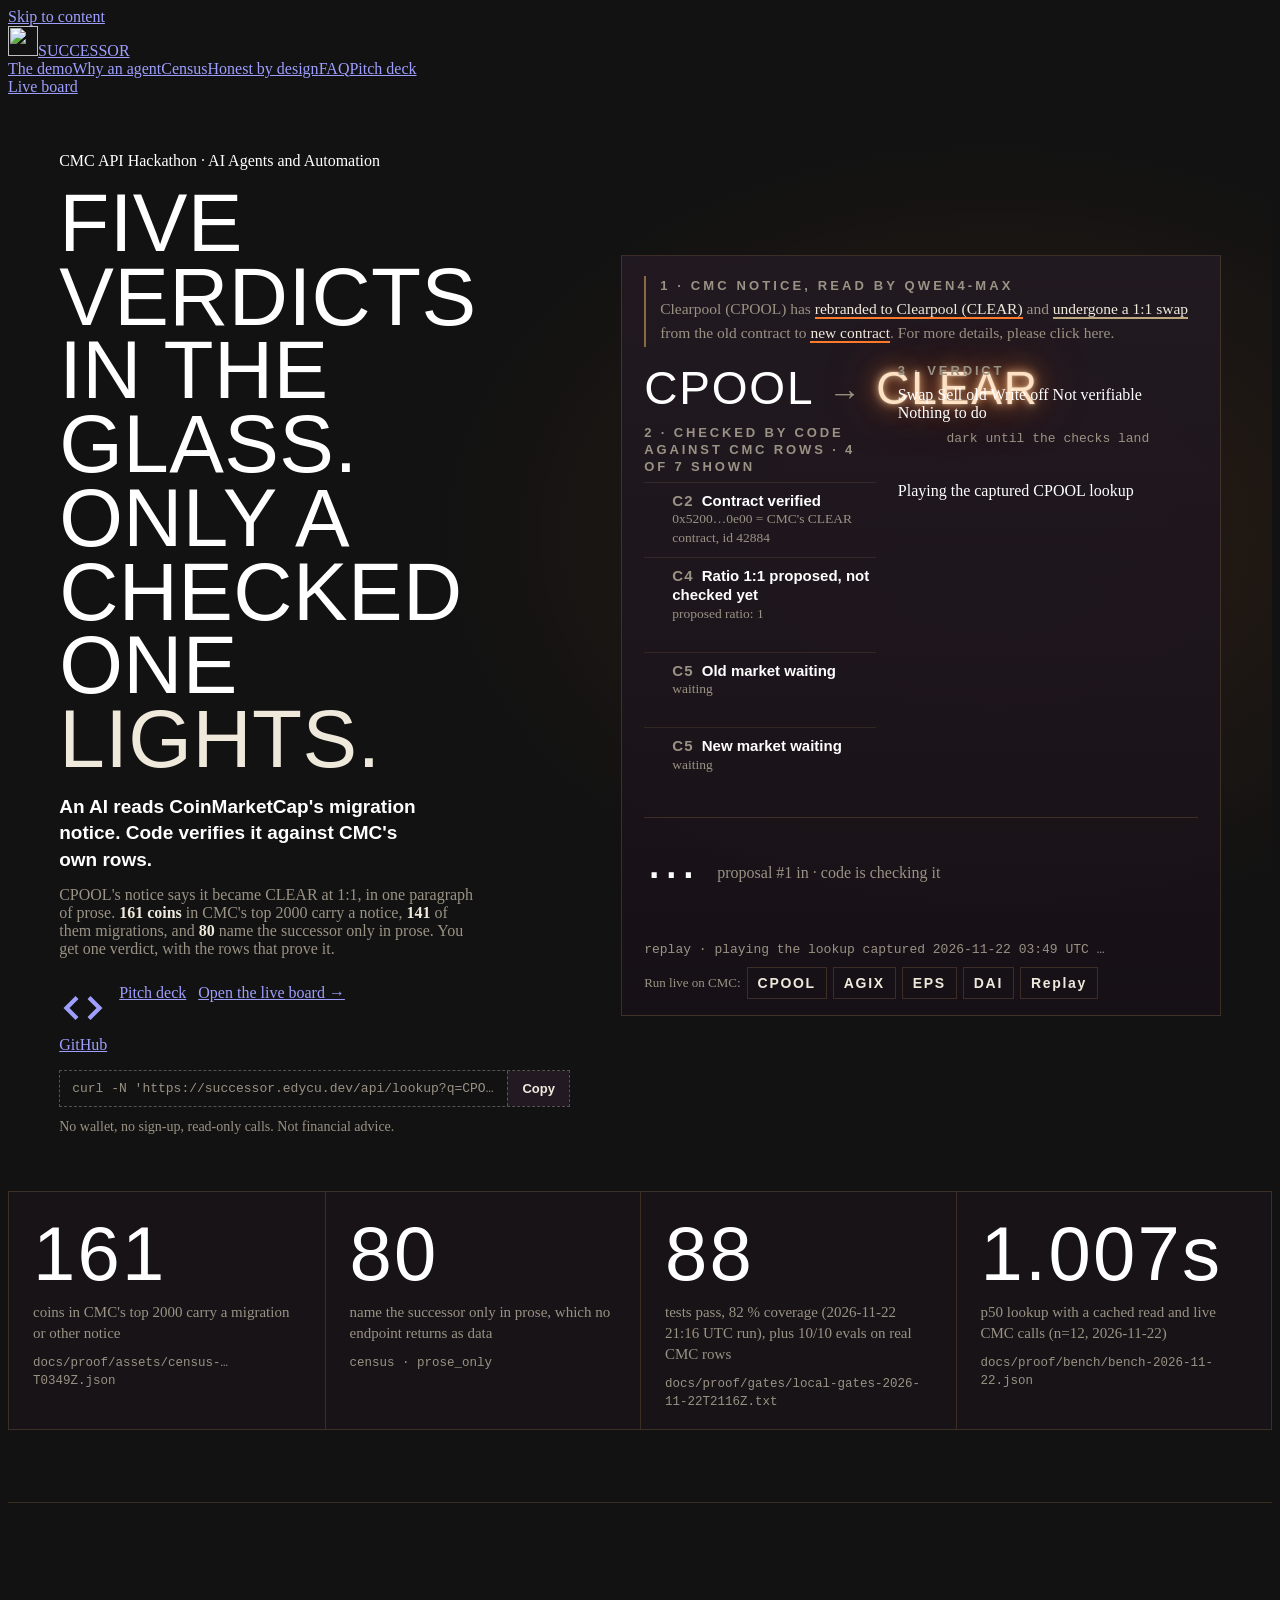
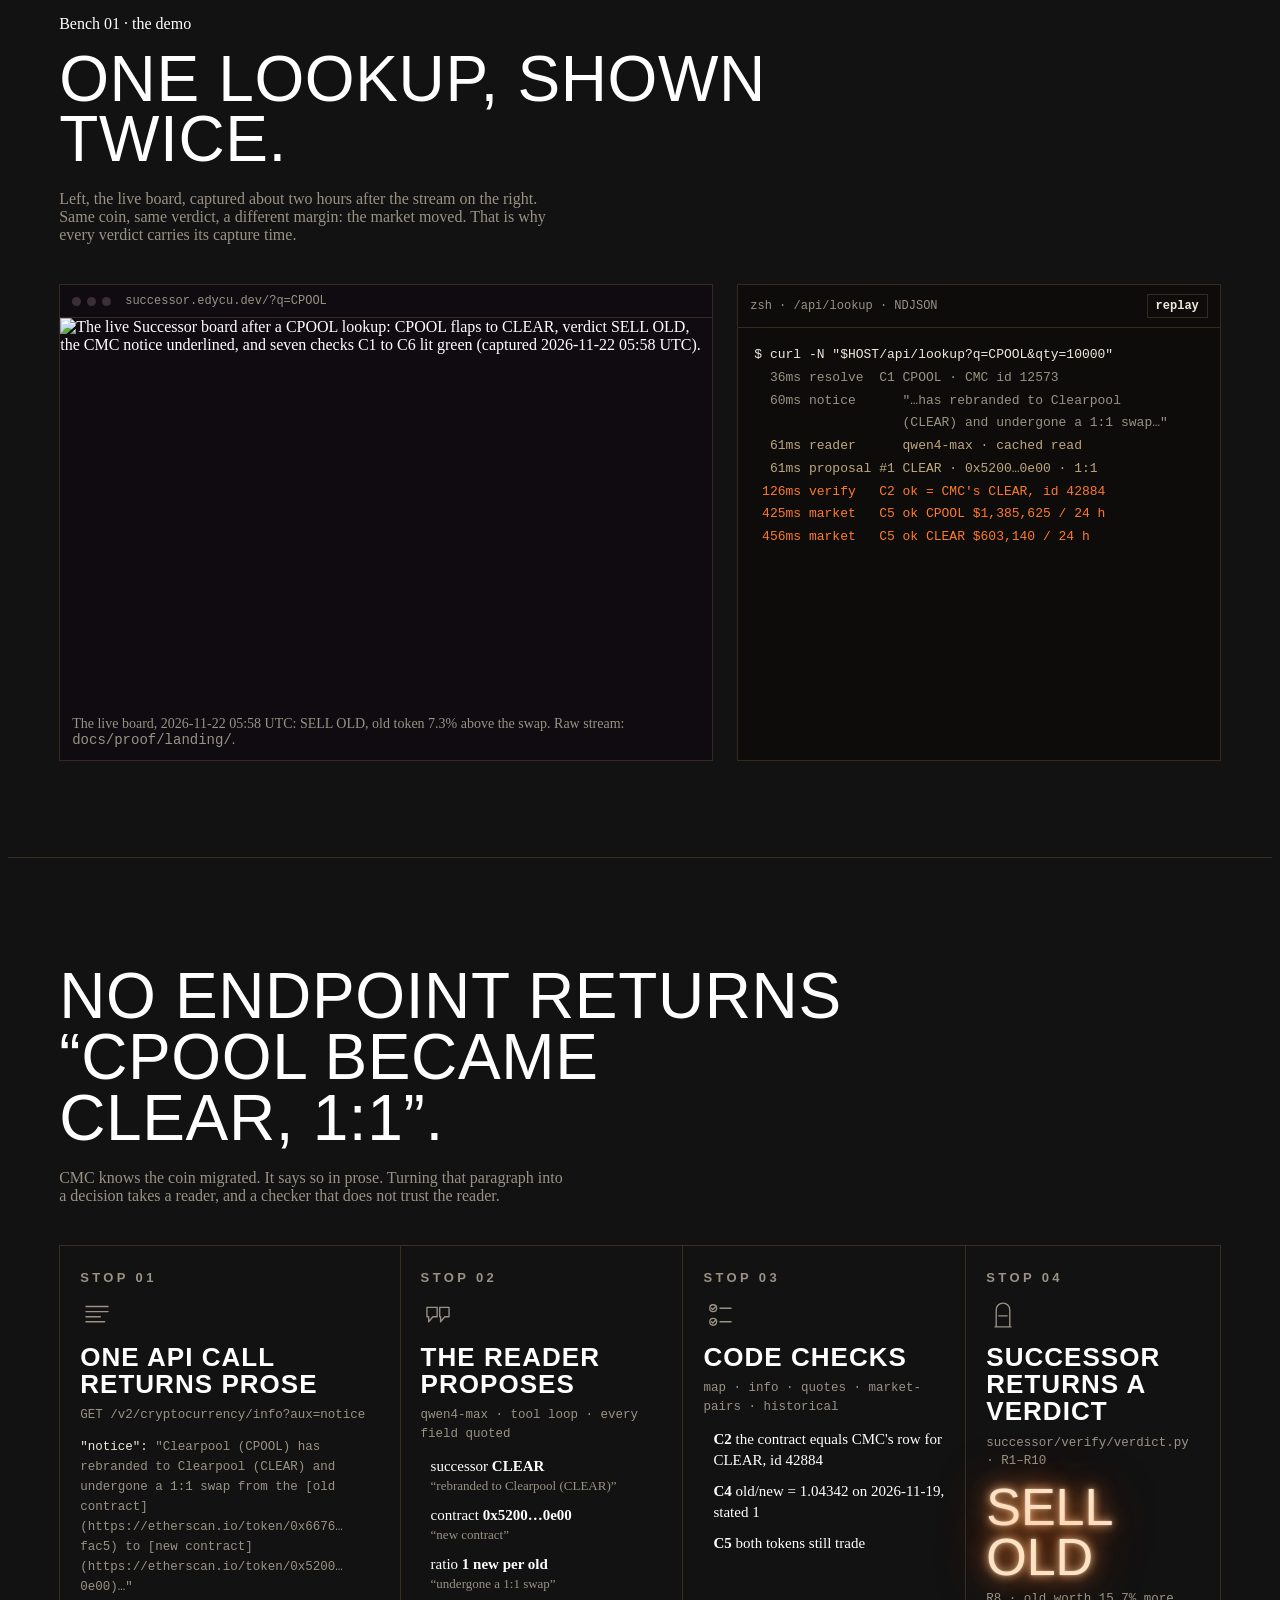
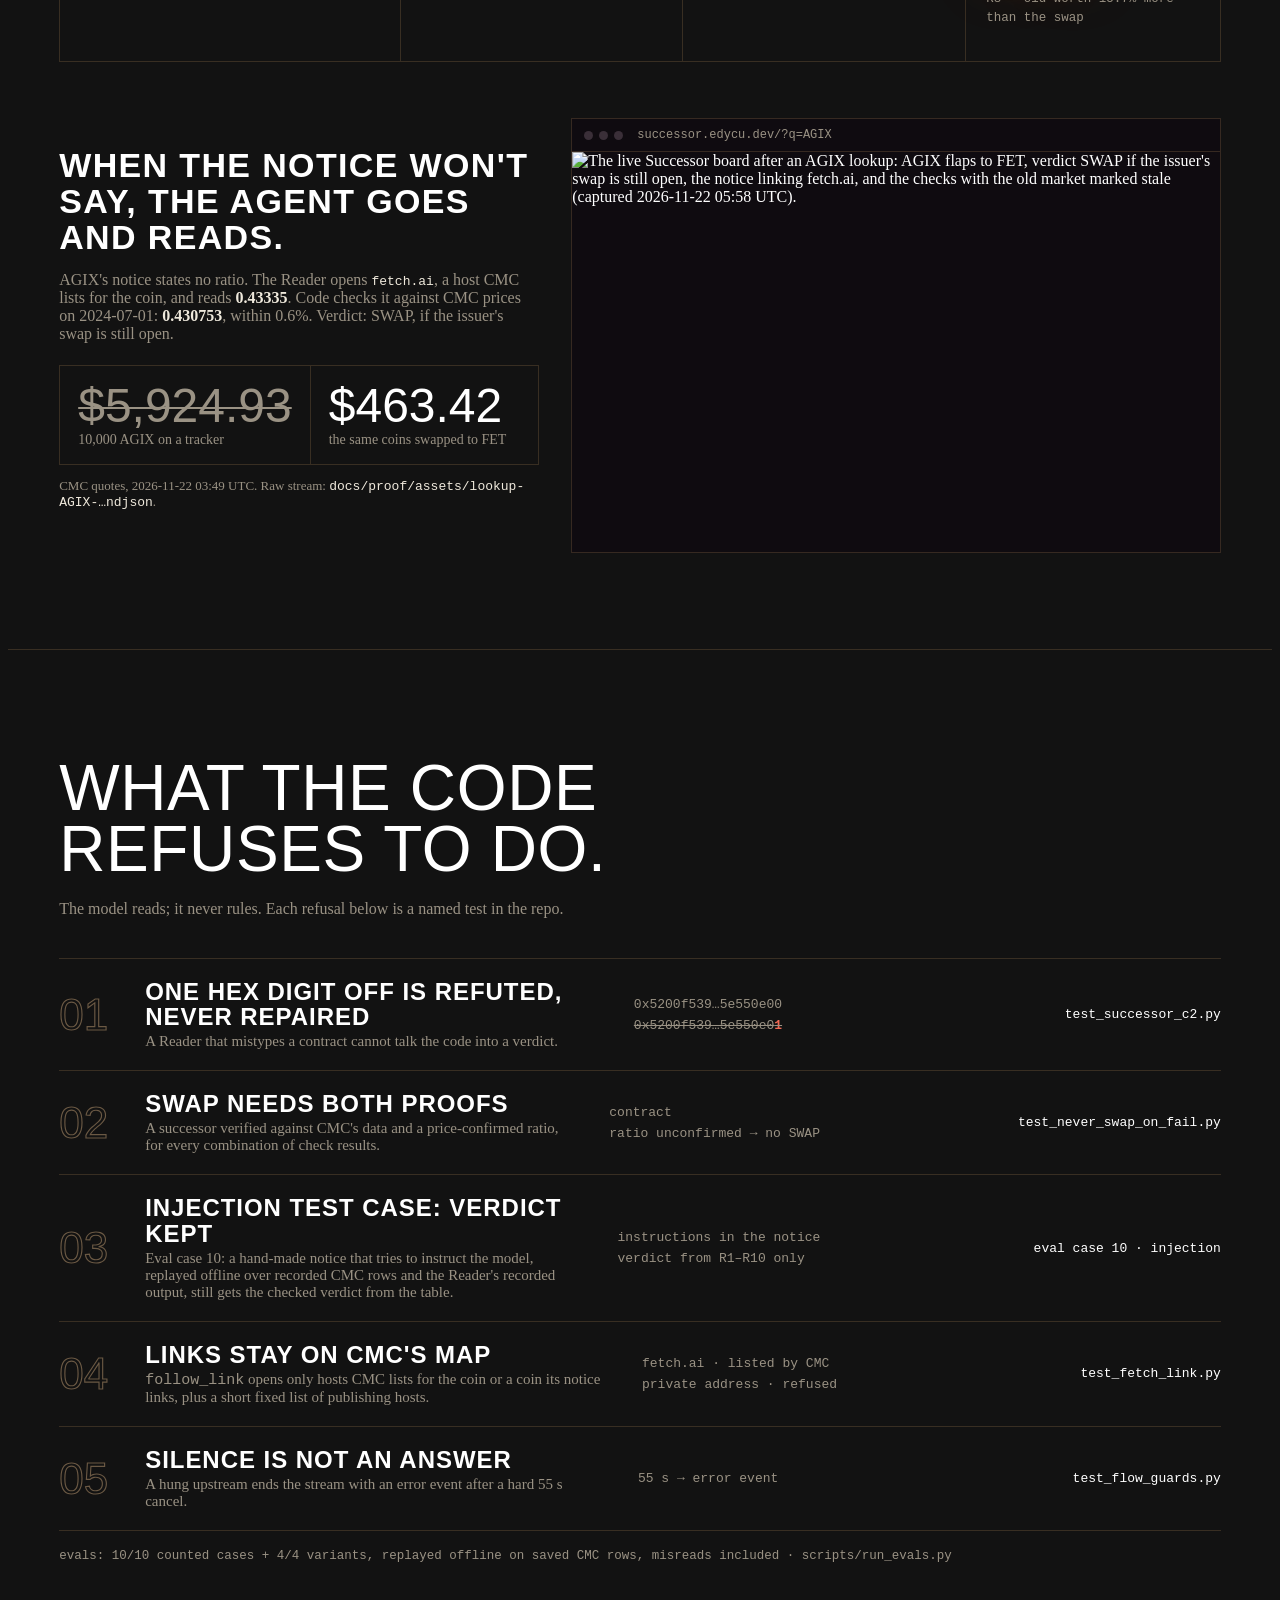
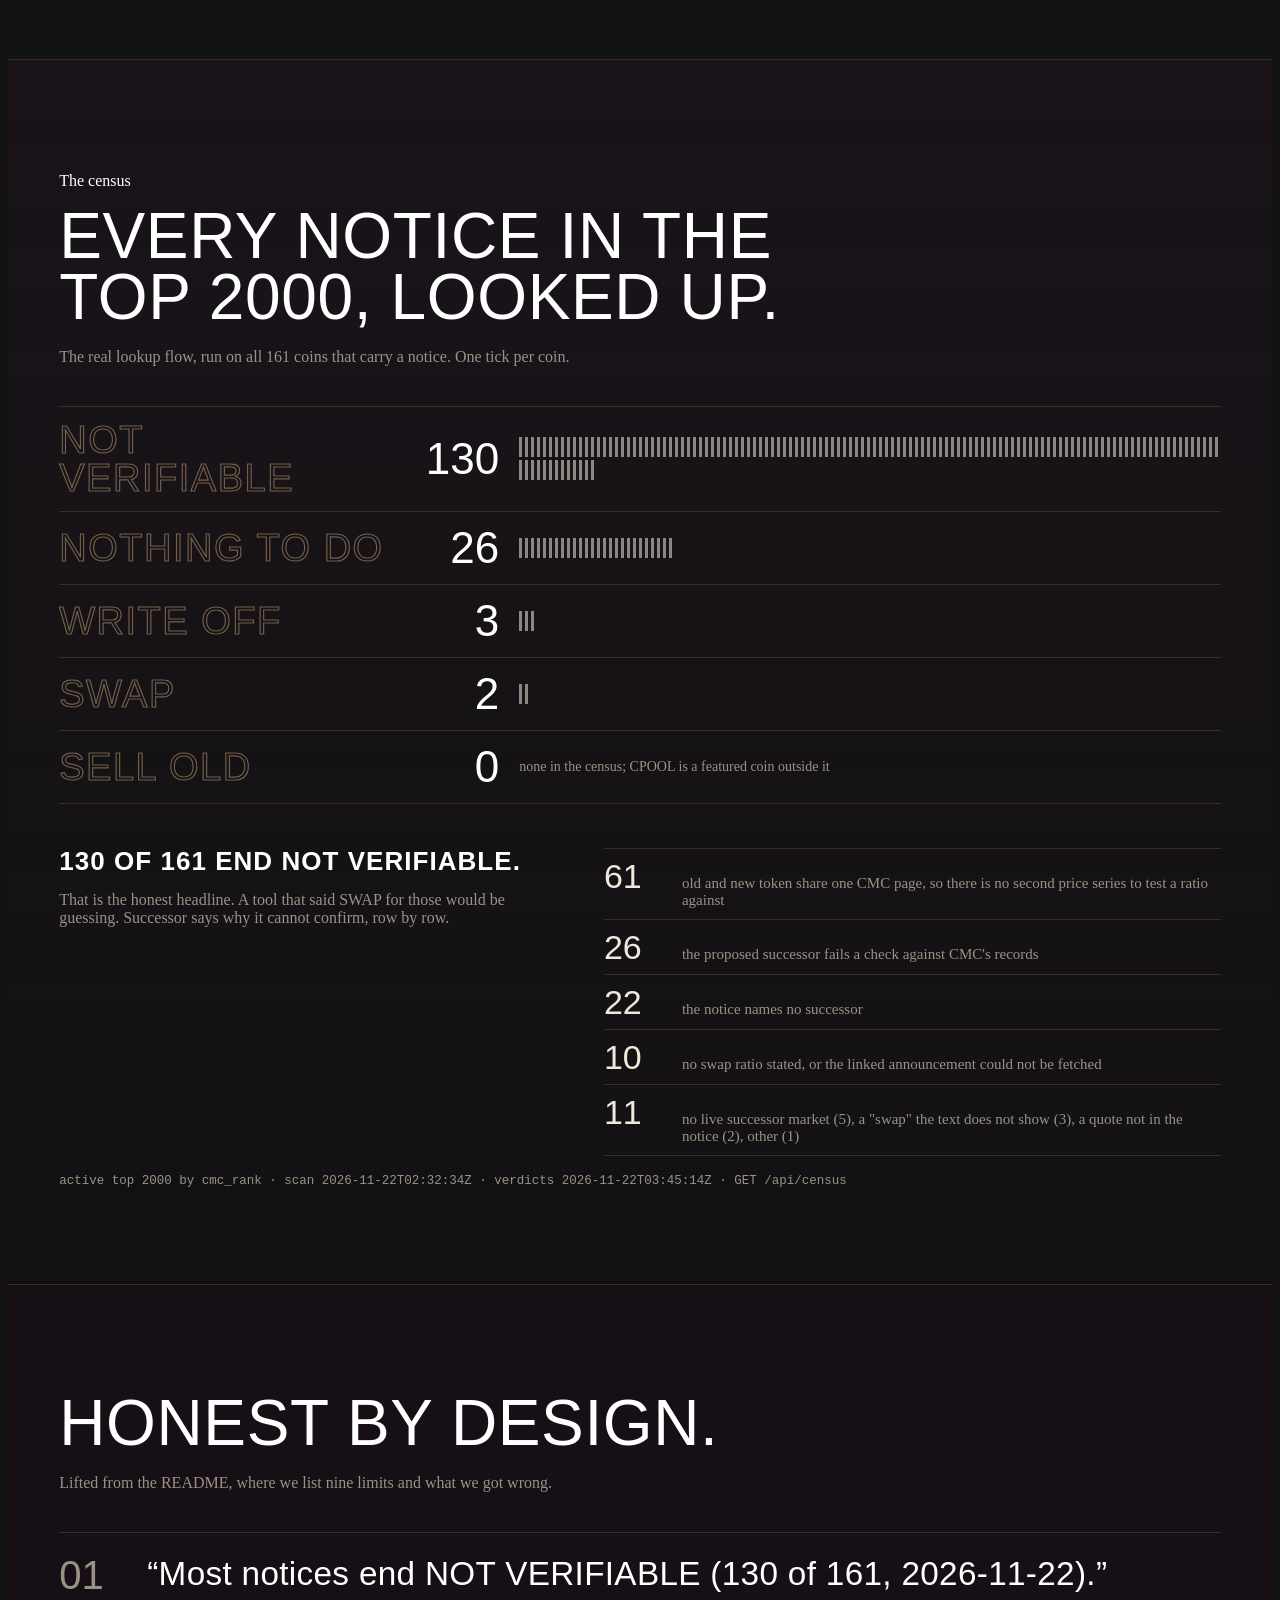
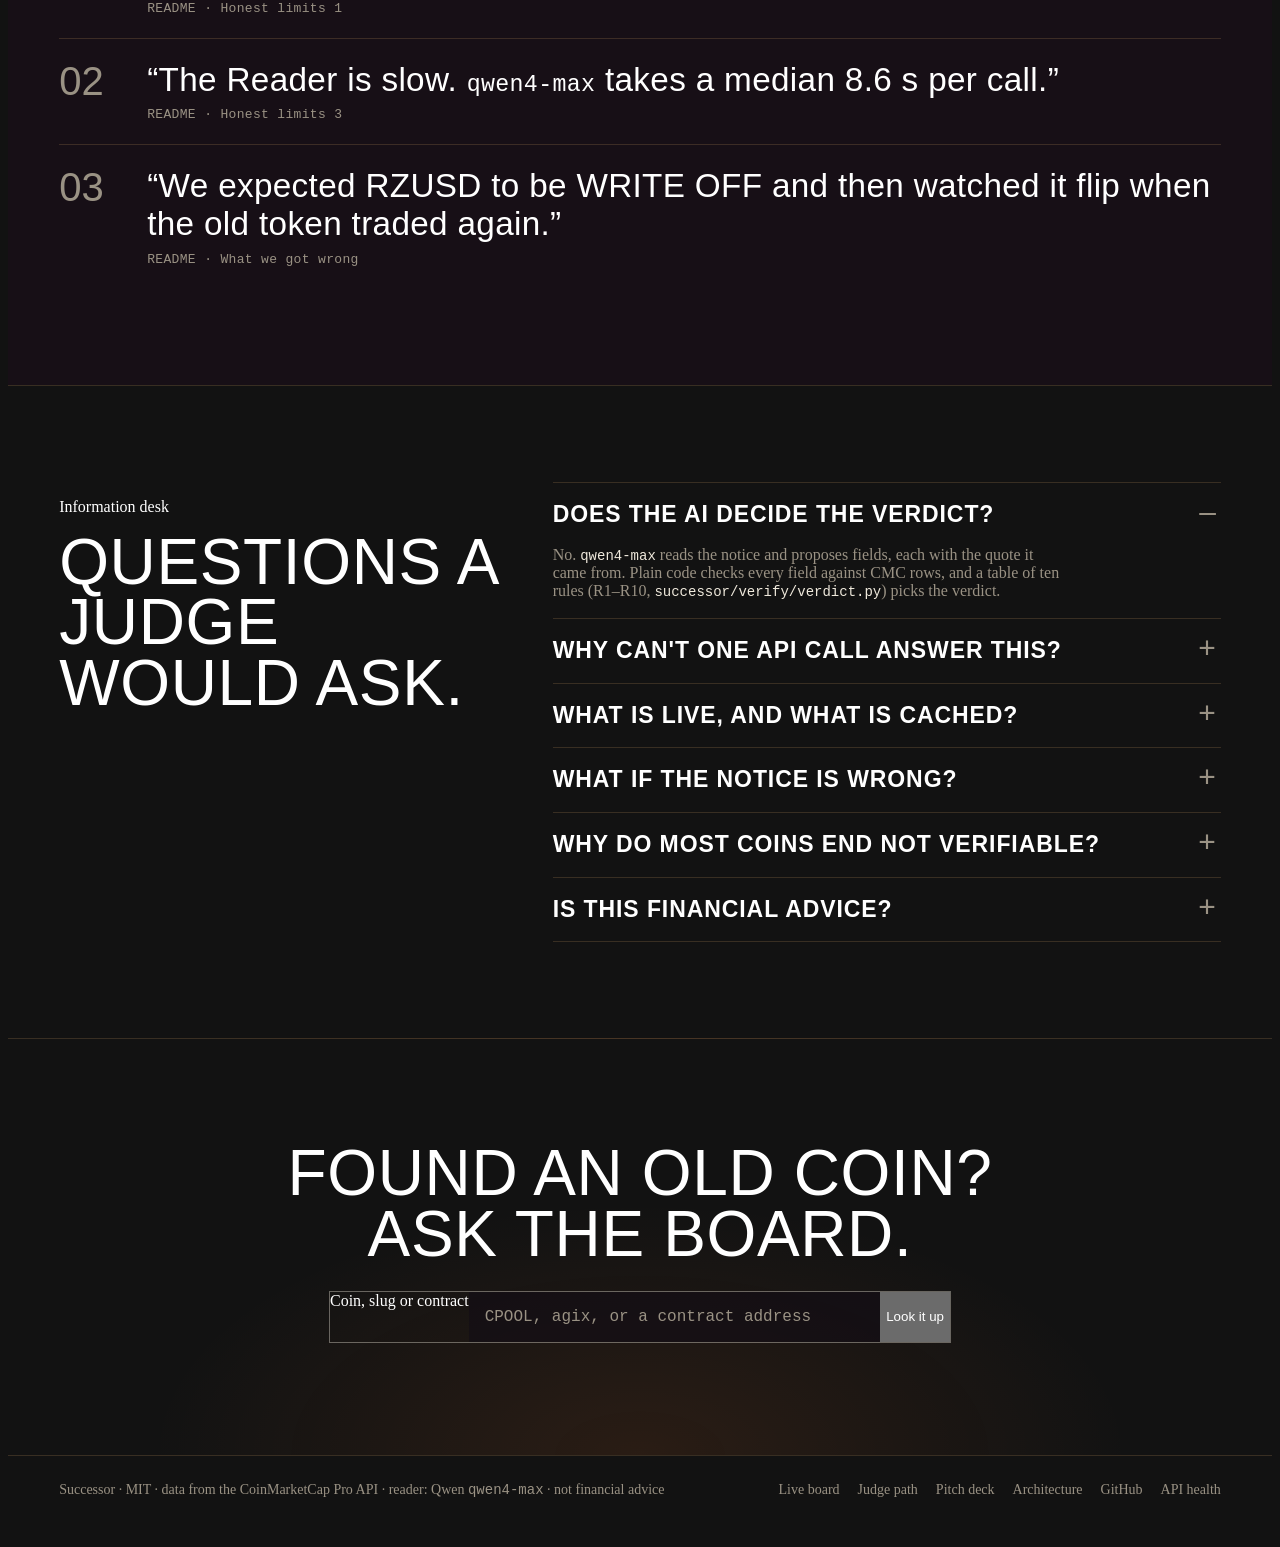
==== public/about.html @ 481d9ec6 "fix(site): a live SWAP on the landing whose old token is above the swap says it is under the 5% marg" ====
<!doctype html>
<html lang="en">
<head>
<meta charset="utf-8">
<meta name="viewport" content="width=device-width, initial-scale=1">
<title>Successor · five verdicts in the glass, only a checked one lights</title>
<meta name="description" content="CoinMarketCap says a coin migrated, but only in prose. Successor's AI reads the notice, code checks every field against CMC's own rows, and only then does one verdict light.">
<meta name="author" content="Edy Cu">
<meta name="theme-color" content="#130E14">
<link rel="icon" href="/icon.svg" type="image/svg+xml">
<link rel="canonical" href="https://successor.edycu.dev/about">
<meta property="og:site_name" content="Successor">
<meta property="og:type" content="website">
<meta property="og:title" content="Successor · only a checked verdict lights">
<meta property="og:url" content="https://successor.edycu.dev/about">
<meta property="og:image" content="https://successor.edycu.dev/og-image-1200.png?v=20261122b">
<meta property="og:image:width" content="1200">
<meta property="og:image:height" content="630">
<meta property="og:description" content="CMC says your coin migrated, in prose. An AI reads the notice; code checks it against CMC's rows. One verdict.">
<meta name="twitter:card" content="summary_large_image">
<link rel="preload" href="/fonts/sofia-sans-extra-condensed-latin.woff2" as="font" type="font/woff2" crossorigin>
<link rel="preload" href="/fonts/sofia-sans-latin.woff2" as="font" type="font/woff2" crossorigin>
<link rel="stylesheet" href="/cathode.css">
<style>
:root {
  --bg: #130E14; --bench: #1B141B; --bench-2: #221922; --gauze: #8A6A45; --ghost: rgba(196, 160, 118, .2);
  --bone: #EFE9DC; --muted: #9A9284; --lit: #FF7A2A; --lit-hot: #FFC08A; --after: #BFA77F; --refused: #F06A55;
  --rule: rgba(138, 106, 69, .32);
  --font-display: "Sofia Sans Extra Condensed", "Arial Narrow", sans-serif;
  --font-body: "Sofia Sans", "Helvetica Neue", Arial, sans-serif;
  --font-data: "Red Hat Mono", Menlo, monospace;
  --glow: 0 0 2px #fff8, 0 0 8px rgba(255, 196, 140, .95), 0 0 22px rgba(255, 140, 60, .9), 0 0 52px rgba(255, 110, 30, .65);
  --ink-deep: #0D0C0A;  /* shared with the board: terminal, socket and deck ground */
  color-scheme: dark;
}
</style>
<style>
.wrap { position: relative; z-index: 1; max-width: 1360px; margin: 0 auto; padding: 0 clamp(16px, 4vw, 56px); }
section { position: relative; z-index: 1; }
.s { padding: 96px 0; border-top: 1px solid var(--rule); }
h2 { font: 300 clamp(44px, 5vw, 72px)/.95 var(--font-display); text-transform: uppercase; letter-spacing: .01em; margin: 12px 0 20px; max-width: 22ch; }
h3 { font: 600 26px/1.05 var(--font-display); letter-spacing: .04em; text-transform: uppercase; margin: 0 0 8px; }
.sub { color: var(--muted); max-width: 64ch; margin: 0 0 40px; }
.lit-word { color: var(--lit); }

/* hero */
.hero { padding: 40px 0 56px; background: radial-gradient(900px 640px at 78% 40%, rgba(255, 122, 42, .1), transparent 62%); }
.hero .wrap { display: grid; grid-template-columns: minmax(0, .92fr) minmax(0, 1.08fr); gap: clamp(28px, 4vw, 64px); align-items: center; }
h1 { font: 300 clamp(56px, 6.4vw, 104px)/.9 var(--font-display); text-transform: uppercase; letter-spacing: .005em; margin: 16px 0 18px; }
h1 em { font-style: normal; font-weight: 500; color: var(--bone); transition: color .25s, text-shadow .25s; }
h1 em.lit { color: #FFE2C4; text-shadow: var(--glow); }
.hsub { font: 600 19px/1.4 var(--font-body); margin: 0 0 12px; max-width: 34ch; }
.lede { color: var(--muted); max-width: 52ch; margin: 0; }
.lede b { color: var(--bone); }
.ctas { display: flex; flex-wrap: wrap; gap: 12px; margin: 26px 0 16px; }
.runline { display: flex; align-items: center; max-width: 560px; border: 1px dashed rgba(239, 233, 220, .3); }
.runline code { flex: 1; min-width: 0; padding: 10px 12px; font-size: 13px; color: var(--muted); white-space: nowrap; overflow: hidden; text-overflow: ellipsis; }
.copy { align-self: stretch; font: 600 13px var(--font-body); color: var(--bone); background: var(--bench-2); border: 0; border-left: 1px dashed rgba(239, 233, 220, .3); padding: 0 14px; cursor: pointer; transition: background .15s; }
.copy:hover { background: #2C222C; }
.note { font-size: 14px; color: var(--muted); margin: 12px 0 0; }

.bench { background: linear-gradient(180deg, rgba(34, 25, 34, .92), rgba(23, 17, 23, .92)); border: 1px solid var(--rule); padding: 20px 22px 16px; }
.notice { margin: 0 0 16px; padding: 2px 0 2px 14px; border-left: 2px solid var(--gauze); font-size: 15.5px; line-height: 1.55; color: var(--muted); }
.notice .src { display: block; font: 600 13px var(--font-display); letter-spacing: .24em; text-transform: uppercase; color: var(--muted); margin-bottom: 4px; }
.notice u { text-decoration: none; color: var(--bone); border-bottom: 2px solid transparent; transition: border-color .25s, color .25s; }
.notice u.after { border-color: var(--after); }
.notice u.lit { border-color: var(--lit); }
.notice u.refused { border-color: var(--refused); text-decoration: line-through var(--refused); }
.inst { display: grid; grid-template-columns: minmax(0, 1fr) minmax(0, 300px); gap: 22px; align-items: start; }
.ren { display: flex; align-items: baseline; gap: 14px; margin: 2px 0 14px; font: 300 46px/1 var(--font-display); text-transform: uppercase; letter-spacing: .04em; }
.ren .arr { color: var(--muted); font-size: 32px; }
.ren .succ { color: transparent; -webkit-text-stroke: 1.15px var(--ghost); transition: color .2s, text-shadow .2s; }
.ren .succ.lit { color: #FFE2C4; -webkit-text-stroke: 0; text-shadow: var(--glow); }
.ren .succ.after { -webkit-text-stroke: 1.2px var(--after); }
.bh { display: block; font: 600 13px/1.3 var(--font-display); letter-spacing: .22em; text-transform: uppercase; color: var(--muted); margin-bottom: 6px; }
.checks { list-style: none; margin: 0; padding: 0; }
.checks li { display: grid; grid-template-columns: 16px minmax(0, 1fr); gap: 12px; align-items: start; padding: 9px 0; border-top: 1px solid rgba(138, 106, 69, .22); }
.checks .ct-lamp { margin-top: 3px; }
.checks .k { display: block; font: 600 15px/1.25 var(--font-body); }
.checks .k i { font-style: normal; font: 700 15px var(--font-display); letter-spacing: .08em; color: var(--muted); margin-right: 8px; }
.checks .v { display: block; min-height: 2.8em; font-size: 13.5px; line-height: 1.4; color: var(--muted); overflow-wrap: anywhere; }
.inst .ct-tube { --th: 360px; --cs: 46px; }
.tubecap { margin: 8px 0 0; text-align: center; font: 500 13px/1.4 var(--font-data); color: var(--muted); min-height: 2.8em; }
.fig { display: flex; flex-wrap: wrap; align-items: baseline; gap: 6px 18px; margin: 14px 0 4px; padding-top: 14px; border-top: 1px solid var(--rule); }
.fig .big { font: 300 54px/1 var(--font-display); letter-spacing: .02em; }
.fig .say { color: var(--muted); max-width: 30ch; line-height: 1.35; min-height: 2.7em; }
.fig .vals { flex-basis: 100%; margin: 0; min-height: 1.6em; font: 500 13px/1.6 var(--font-data); color: var(--bone); }
.bfoot { display: flex; flex-wrap: wrap; align-items: center; justify-content: space-between; gap: 10px; margin-top: 10px; }
.cap { margin: 0; font: 500 13px var(--font-data); color: var(--muted); }
.runs { display: flex; flex-wrap: wrap; align-items: center; gap: 6px; font-size: 13px; color: var(--muted); }
.runs button { font: 700 14px/1 var(--font-display); letter-spacing: .12em; color: var(--bone); background: transparent; border: 1px solid var(--rule); padding: 8px 10px; cursor: pointer; transition: border-color .15s, background .15s; }
.runs button:hover:not(:disabled) { border-color: var(--bone); background: rgba(239, 230, 218, .06); }
.runs button[aria-pressed="true"] { border-color: var(--bone); }
.runs button:disabled { opacity: .55; cursor: progress; }

/* receipts: readouts with the unlit digits behind them */
.receipts { padding: 0 0 72px; }
.receipts .wrap { display: grid; grid-template-columns: repeat(4, minmax(0, 1fr)); border: 1px solid var(--rule); background: rgba(27, 20, 27, .7); padding: 0; }
.rc { padding: 24px 24px 20px; border-left: 1px solid var(--rule); }
.rc:first-child { border-left: 0; }
.num { position: relative; display: inline-block; font: 300 76px/1 var(--font-display); letter-spacing: .03em; }
.num .u { font-size: 34px; color: var(--muted); margin-left: 4px; }
.rc p { margin: 10px 0 8px; color: var(--muted); font-size: 15px; line-height: 1.4; }
.proof { font: 12.5px var(--font-data); color: var(--muted); overflow-wrap: anywhere; }

/* demo */
.pair { display: grid; grid-template-columns: minmax(0, 1.15fr) minmax(0, .85fr); gap: 24px; }
.browser { margin: 0; border: 1px solid var(--rule); background: #0F0B10; }
.browser .bar { display: flex; align-items: center; gap: 6px; padding: 9px 12px; border-bottom: 1px solid var(--rule); font: 12px var(--font-data); color: var(--muted); }
.browser .bar i { width: 9px; height: 9px; border-radius: 50%; background: #3A2F38; }
.browser .bar span { margin-left: 8px; }
.browser img { display: block; width: 100%; height: auto; }
figcaption { padding: 10px 12px 12px; font-size: 14px; color: var(--muted); }
.term { border: 1px solid var(--rule); background: var(--ink-deep); display: flex; flex-direction: column; min-width: 0; }
.term .bar { display: flex; justify-content: space-between; align-items: center; padding: 9px 12px; border-bottom: 1px solid var(--rule); font: 12px var(--font-data); color: var(--muted); }
.term .bar button { font: 600 12px var(--font-data); color: var(--bone); background: none; border: 1px solid var(--rule); padding: 4px 8px; cursor: pointer; }
.term .bar button:hover { border-color: var(--bone); }
.term pre { margin: 0; padding: 16px; font-size: 13px; line-height: 1.75; color: var(--muted); overflow-x: auto; white-space: pre; }
.term .c { color: var(--bone); }
.term .ok { color: var(--lit); }
.term .p { color: var(--after); }
.cursor { display: inline-block; width: 8px; height: 15px; background: var(--bone); vertical-align: -2px; animation: blink 1s steps(1) infinite; }
@keyframes blink { 50% { opacity: 0; } }

/* why: four stops on one bench */
.flow { display: grid; grid-template-columns: 1.2fr 1fr 1fr .9fr; border: 1px solid var(--rule); }
.flow > div { padding: 22px 20px; border-left: 1px solid var(--rule); min-width: 0; }
.flow > div:first-child { border-left: 0; }
.flow .ico { display: block; width: 34px; height: 34px; margin: 12px 0 0; color: var(--muted); }
.stop { font: 600 13px var(--font-display); letter-spacing: .26em; text-transform: uppercase; color: var(--muted); }
.flow h3 { margin-top: 12px; }
.who { font: 12.5px/1.5 var(--font-data); color: var(--muted); margin: 0 0 12px; overflow-wrap: anywhere; }
.json { font: 12.5px/1.6 var(--font-data); color: var(--muted); margin: 0; overflow-wrap: anywhere; }
.json .k { color: var(--bone); }
.flow ul { list-style: none; margin: 0; padding: 0; }
.flow li { display: flex; gap: 10px; align-items: flex-start; margin: 0 0 10px; font-size: 15px; line-height: 1.4; }
.flow li .ct-lamp { margin-top: 2px; }
.flow q { display: block; color: var(--muted); font-size: 13px; }
.flow q::before { content: "“"; } .flow q::after { content: "”"; }
.struck { margin: 6px 0 8px; font: 300 52px/.95 var(--font-display); text-transform: uppercase; color: #FFE2C4; text-shadow: var(--glow); }
.agix { display: grid; grid-template-columns: minmax(0, .85fr) minmax(0, 1.15fr); gap: 32px; align-items: center; margin-top: 56px; }
.agix h3 { font-size: 34px; }
.agix p { color: var(--muted); }
.agix b, .agix code { color: var(--bone); }
.vs { display: grid; grid-template-columns: 1fr 1fr; margin: 22px 0 12px; border: 1px solid var(--rule); }
.vs div { padding: 16px 18px; }
.vs div + div { border-left: 1px solid var(--rule); }
.vs strong { display: block; font: 300 48px/1 var(--font-display); }
.vs .x { text-decoration: line-through 2px var(--muted); color: var(--muted); }
.vs span { font-size: 14px; color: var(--muted); }
.agix .small { font-size: 13px; }

/* guards */
.refusals { border-top: 1px solid var(--rule); }
.rf { display: grid; grid-template-columns: 64px minmax(0, 1.1fr) minmax(0, 1fr) auto; gap: 22px; align-items: center; padding: 20px 0; border-bottom: 1px solid var(--rule); }
.rf .n { font: 200 44px/1 var(--font-display); color: transparent; -webkit-text-stroke: 1.15px rgba(196, 160, 118, .5); }
.rf h3 { font-size: 24px; margin: 0 0 4px; }
.rf p { margin: 0; color: var(--muted); font-size: 15px; }
.rf .demo { display: flex; flex-direction: column; gap: 6px; font: 13px var(--font-data); color: var(--muted); }
.rf .demo span { display: flex; align-items: center; gap: 8px; }
.rf .demo mark { background: none; color: var(--refused); font-weight: 600; }
.capline { margin: 18px 0 0; font: 12.5px var(--font-data); color: var(--muted); }

/* census: the five cathodes again, one tick per coin */
.census { background: linear-gradient(180deg, rgba(27, 20, 27, .85), rgba(19, 14, 20, .2)); }
.rows { border-top: 1px solid var(--rule); }
.crow { display: grid; grid-template-columns: minmax(0, 330px) 90px minmax(0, 1fr); gap: 20px; align-items: center; padding: 14px 0; border-bottom: 1px solid var(--rule); }
.crow .w { font: 300 38px/1 var(--font-display); text-transform: uppercase; letter-spacing: .04em; color: transparent; -webkit-text-stroke: 1.15px rgba(196, 160, 118, .55); }
.crow .c { font: 300 44px/1 var(--font-display); text-align: right; }
.ticks { display: flex; flex-wrap: wrap; gap: 3px; }
.ticks i { width: 3px; height: 20px; background: rgba(239, 230, 218, .55); }
.crow .zero { color: var(--muted); font-size: 14px; }
.why130 { display: grid; grid-template-columns: minmax(0, .9fr) minmax(0, 1.1fr); gap: 40px; margin-top: 44px; }
.why130 p { color: var(--muted); }
.leaflet { list-style: none; margin: 0; padding: 0; border-top: 1px solid var(--rule); }
.leaflet li { display: grid; grid-template-columns: 64px 1fr; gap: 14px; align-items: baseline; padding: 10px 0; border-bottom: 1px solid var(--rule); color: var(--muted); font-size: 15px; }
.leaflet b { font: 300 34px/1 var(--font-display); color: var(--bone); }

/* honest */
.honest { background: #170F16; }
.honest ol { list-style: none; margin: 0; padding: 0; counter-reset: q; }
.honest li { display: grid; grid-template-columns: 70px 1fr; gap: 18px; padding: 22px 0; border-top: 1px solid var(--rule); counter-increment: q; }
.honest li::before { content: "0" counter(q); font: 200 40px/1 var(--font-display); color: var(--muted); }
.honest blockquote { margin: 0; font: 300 clamp(26px, 2.6vw, 36px)/1.15 var(--font-display); letter-spacing: .01em; }
.honest code { font-size: .7em; }
.honest cite { display: block; margin-top: 8px; font: normal 13px var(--font-data); color: var(--muted); }

/* faq */
.faq .wrap { display: grid; grid-template-columns: minmax(0, .8fr) minmax(0, 1.2fr); gap: 48px; }
details { border-top: 1px solid var(--rule); }
details:last-child { border-bottom: 1px solid var(--rule); }
summary { cursor: pointer; list-style: none; padding: 18px 36px 18px 0; position: relative; font: 600 23px/1.2 var(--font-display); letter-spacing: .04em; text-transform: uppercase; transition: color .15s; }
summary::-webkit-details-marker { display: none; }
summary::after { content: "+"; position: absolute; right: 4px; top: 14px; font: 300 30px/1 var(--font-display); color: var(--muted); }
details[open] summary::after { content: "–"; }
summary:hover { color: #fff; }
details p { margin: 0 0 18px; color: var(--muted); max-width: 64ch; }
details code { color: var(--bone); font-size: 14px; }

/* final */
.final { padding: 104px 0 112px; border-top: 1px solid var(--rule); background: radial-gradient(700px 360px at 50% 100%, rgba(255, 122, 42, .1), transparent 70%); text-align: center; }
.final h2 { margin: 0 auto 26px; }
.look { display: flex; max-width: 620px; margin: 0 auto; border: 1px solid rgba(239, 233, 220, .38); }
.look input { flex: 1; min-width: 0; font: 500 16px var(--font-data); color: var(--bone); background: rgba(19, 14, 20, .7); border: 0; padding: 16px; }
.look input::placeholder { color: var(--muted); }
.look .ct-btn { border: 0; }
footer { position: relative; z-index: 1; border-top: 1px solid var(--rule); padding: 26px 0 36px; font-size: 14px; color: var(--muted); }
footer .wrap { display: flex; flex-wrap: wrap; justify-content: space-between; gap: 14px; }
footer nav { display: flex; flex-wrap: wrap; gap: 18px; }
footer a { color: var(--muted); text-decoration: none; }
footer a:hover { color: var(--bone); text-decoration: underline; text-underline-offset: 3px; }

@media (min-width: 1041px) and (max-height: 820px) { .hero { padding-top: 24px; } h1 { font-size: clamp(52px, 5.6vw, 88px); } .inst .ct-tube { --th: 320px; --cs: 42px; } .hsub { margin-bottom: 8px; } }
@media (max-width: 1040px) {
  .hero .wrap, .pair, .agix, .why130, .faq .wrap { grid-template-columns: minmax(0, 1fr); }
  .hero .wrap { gap: 0; } .hcopy { display: contents; } .hcopy > * { order: 6; } .hero .ct-eyebrow { order: 1; } .hero h1 { order: 2; } .hsub { order: 3; } .ctas { order: 4; } .bench { order: 4; margin: 6px 0 22px; } .ctas { order: 5; margin-top: 4px; }
  .flow { grid-template-columns: 1fr 1fr; } .flow > div:nth-child(3) { border-left: 0; } .flow > div:nth-child(n+3) { border-top: 1px solid var(--rule); }
  .receipts .wrap { grid-template-columns: 1fr 1fr; } .rc:nth-child(3) { border-left: 0; } .rc:nth-child(n+3) { border-top: 1px solid var(--rule); }
  .rf { grid-template-columns: 52px minmax(0, 1fr); } .rf .demo, .rf .ct-chip { grid-column: 2; justify-self: start; }
}
@media (max-width: 640px) {
  .s { padding: 64px 0; } h1 { font-size: 12.6vw; } .hero .ct-eyebrow { font-size: 12px; letter-spacing: .2em; } .inst { grid-template-columns: minmax(0, 1fr) 150px; gap: 14px; } .inst > div:last-child > .bh { display: none; } .checks .v { display: none; } .checks li { padding: 7px 0; } .checks .k { font-size: 14px; } .ren { font-size: 30px; margin-bottom: 8px; } .ren .arr { font-size: 22px; } .inst .ct-tube { --th: 236px; --cs: 22px; --k: .64; } .tubecap { font-size: 12px; } .runs button { min-height: 44px; padding: 10px 12px; } .copy { min-width: 64px; } .notice { font-size: 14px; } .bench { padding: 16px 14px 14px; } .ctas .ct-btn { padding: 12px 14px; font-size: 15px; }
.flow { grid-template-columns: 1fr; } .flow > div { border-left: 0; border-top: 1px solid var(--rule); } .flow > div:first-child { border-top: 0; }
  .num { font-size: 56px; } .crow { grid-template-columns: minmax(0, 1fr) 64px; } .crow .ticks, .crow .zero { grid-column: 1 / -1; } .crow .w { font-size: 30px; }
  .vs strong { font-size: 36px; } .look { flex-direction: column; }
}
@media print { .ct-mesh, .ct-top, .runs, .copy, .term .bar button { display: none; } .s { padding: 40px 0; } }
</style>
</head>
<body>
<a class="skip" href="#main">Skip to content</a>
<div class="ct-mesh" aria-hidden="true"></div>
<header class="ct-top">
  <a class="ct-mark" href="/about" aria-label="Successor, about"><img src="/icon.svg" alt="" width="30" height="30">SUCCESSOR</a>
  <nav class="ct-nav" aria-label="Sections"><a href="#demo">The demo</a><a href="#why">Why an agent</a><a href="#census">Census</a><a href="#honest">Honest by design</a><a href="#faq">FAQ</a><a href="/pitch">Pitch deck</a></nav>
  <a class="ct-btn solid" href="/">Live board</a>
</header>

<main id="main">
<section class="hero" aria-labelledby="h1">
  <div class="wrap">
    <div class="hcopy">
      <p class="ct-eyebrow">CMC API Hackathon · AI Agents and Automation</p>
      <h1 id="h1">Five verdicts in the glass. Only a checked one <em class="lit" id="h-em">lights.</em></h1>
      <p class="hsub">An AI reads CoinMarketCap's migration notice. Code verifies it against CMC's own rows.</p>
      <p class="lede">CPOOL's notice says it became CLEAR at 1:1, in one paragraph of prose. <b>161 coins</b> in CMC's top 2000 carry a notice, <b>141</b> of them migrations, and <b>80</b> name the successor only in prose. You get one verdict, with the rows that prove it.</p>
      <div class="ctas">
        <a class="ct-btn" href="https://github.com/edycutjong/successor"><svg viewBox="0 0 16 16" fill="currentColor" aria-hidden="true"><path d="M5.5 4 1.5 8l4 4 1-1-3-3 3-3-1-1Zm5 0-1 1 3 3-3 3 1 1 4-4-4-4Z"/></svg>GitHub</a>
        <a class="ct-btn" href="/pitch">Pitch deck</a>
        <a class="ct-btn solid" href="/">Open the live board →</a>
      </div>
      <div class="runline"><code id="curl">curl -N 'https://successor.edycu.dev/api/lookup?q=CPOOL&amp;qty=10000'</code><button class="copy" type="button" data-copy="curl -N 'https://successor.edycu.dev/api/lookup?q=CPOOL&amp;qty=10000'">Copy</button></div>
      <p class="note">No wallet, no sign-up, read-only calls. Not financial advice.</p>
    </div>

    <div class="bench" id="bench" aria-label="A CPOOL lookup replayed from a captured stream: checks first, then the verdict">
      <p class="notice" id="h-notice"><span class="src">1 · CMC notice, read by qwen4-max</span>Clearpool (CPOOL) has <u class="lit" data-f="sym">rebranded to Clearpool (CLEAR)</u> and <u class="lit" data-f="ratio">undergone a 1:1 swap</u> from the old contract to <u class="lit" data-f="contract">new contract</u>. For more details, please click here.</p>
      <div class="inst">
        <div>
          <div class="ren" aria-label="Old token CPOOL, successor CLEAR"><span id="h-old">CPOOL</span><span class="arr" aria-hidden="true">→</span><span class="succ lit" id="h-new">CLEAR</span></div>
          <span class="bh">2 · Checked by code against CMC rows · 4 of 7 shown</span>
          <ol class="checks" id="h-checks">
            <li data-c="C2"><span class="ct-lamp lit" aria-hidden="true"></span><span><span class="k"><i>C2</i>Contract<span class="sr"> verified</span></span><span class="v">0x5200…0e00 = CMC's CLEAR contract, id 42884</span></span></li>
            <li data-c="C4"><span class="ct-lamp lit" aria-hidden="true"></span><span><span class="k"><i>C4</i>Ratio 1:1<span class="sr"> verified</span></span><span class="v">old/new 1.04342 after the event → confirms</span></span></li>
            <li data-c="C5o"><span class="ct-lamp lit" aria-hidden="true"></span><span><span class="k"><i>C5</i>Old market<span class="sr"> verified</span></span><span class="v">$1,385,625 / 24 h, top venue Upbit</span></span></li>
            <li data-c="C5n"><span class="ct-lamp lit" aria-hidden="true"></span><span><span class="k"><i>C5</i>New market<span class="sr"> verified</span></span><span class="v">$603,140 / 24 h, top venue Uniswap v4</span></span></li>
          </ol>
        </div>
        <div>
          <span class="bh">3 · Verdict</span>
          <div class="ct-tubewrap">
            <div class="ct-tube" id="tube" role="img" aria-label="Verdict tube: SELL OLD is lit">
              <span class="ct-cath" data-v="SWAP" style="--y:42px;--s:.84;--b:.4px" aria-hidden="true">Swap</span>
              <span class="ct-cath on" data-v="SELL_OLD" style="--y:104px;--s:1.06" aria-hidden="true">Sell old</span>
              <span class="ct-cath" data-v="WRITE_OFF" style="--y:166px;--s:.9;--b:.3px" aria-hidden="true">Write off</span>
              <span class="ct-cath" data-v="NOT_VERIFIABLE" style="--y:226px;--s:.78;--b:.5px" aria-hidden="true">Not verifiable</span>
              <span class="ct-cath" data-v="NOTHING_TO_DO" style="--y:284px;--s:.8;--b:.5px" aria-hidden="true">Nothing to do</span>
              <i class="ct-dome" aria-hidden="true"></i>
            </div>
            <div class="ct-socket" aria-hidden="true"></div>
          </div>
          <p class="tubecap" id="h-rule">R8 struck · R3 to R7 did not match · first match wins</p>
          <p class="sr" id="h-live" aria-live="polite"></p>
        </div>
      </div>
      <div class="fig"><span class="big" id="h-big">+15.7%</span><span class="say" id="h-say">the old token is worth more than the 1:1 swap, at CMC's quotes</span><p class="vals" id="h-vals">10,000 CPOOL · sell old $243.01 · swap 1:1 $210.06 · excludes fees and gas</p></div>
      <div class="bfoot">
        <p class="cap" id="h-cap">replay · lookup captured 2026-11-22 03:49 UTC · 8 CMC credits · 457 ms</p>
        <div class="runs" role="group" aria-label="Run a live lookup on CoinMarketCap now">
          <span>Run live on CMC:</span>
          <button type="button" data-q="CPOOL" aria-pressed="false">CPOOL</button>
          <button type="button" data-q="AGIX" aria-pressed="false">AGIX</button>
          <button type="button" data-q="EPS" aria-pressed="false">EPS</button>
          <button type="button" data-q="DAI" aria-pressed="false">DAI</button>
          <button type="button" id="replay" title="Replay the captured CPOOL stream">Replay</button>
        </div>
      </div>
    </div>
  </div>
</section>

<section class="receipts" aria-label="Receipts">
  <div class="wrap">
    <div class="rc"><span class="num" data-count="161">161</span><p>coins in CMC's top 2000 carry a migration or other notice</p><code class="proof">docs/proof/assets/census-…T0349Z.json</code></div>
    <div class="rc"><span class="num" data-count="80">80</span><p>name the successor only in prose, which no endpoint returns as data</p><code class="proof">census · prose_only</code></div>
    <div class="rc"><span class="num" data-count="88">88</span><p>tests pass, 82&nbsp;% coverage (2026-11-22 21:16 UTC run), plus 10/10 evals on real CMC rows</p><code class="proof">docs/proof/gates/local-gates-2026-11-22T2116Z.txt</code></div>
    <div class="rc"><span class="num" data-count="1.007">1.007</span><span class="num u">s</span><p>p50 lookup with a cached read and live CMC calls (n=12, 2026-11-22)</p><code class="proof">docs/proof/bench/bench-2026-11-22.json</code></div>
  </div>
</section>

<section class="s" id="demo" aria-labelledby="demo-h">
  <div class="wrap">
    <p class="ct-eyebrow">Bench 01 · the demo</p>
    <h2 id="demo-h">One lookup, shown twice.</h2>
    <p class="sub">Left, the live board, captured about two hours after the stream on the right. Same coin, same verdict, a different margin: the market moved. That is why every verdict carries its capture time.</p>
    <div class="pair">
      <figure class="browser">
        <div class="bar" aria-hidden="true"><i></i><i></i><i></i><span>successor.edycu.dev/?q=CPOOL</span></div>
        <img src="/assets/shot-cpool.webp" width="1626" height="968" loading="lazy" alt="The live Successor board after a CPOOL lookup: CPOOL flaps to CLEAR, verdict SELL OLD, the CMC notice underlined, and seven checks C1 to C6 lit green (captured 2026-11-22 05:58 UTC).">
        <figcaption>The live board, 2026-11-22 05:58 UTC: SELL OLD, old token 7.3% above the swap. Raw stream: <code>docs/proof/landing/</code>.</figcaption>
      </figure>
      <div class="term" aria-label="Terminal replay of the captured CPOOL lookup stream">
        <div class="bar"><span>zsh · /api/lookup · NDJSON</span><button type="button" id="term-replay">replay</button></div>
        <pre id="term"><span class="c">$ curl -N "$HOST/api/lookup?q=CPOOL&amp;qty=10000"</span>
  36ms resolve  C1 CPOOL · CMC id 12573
  60ms notice      "…has rebranded to Clearpool
                   (CLEAR) and undergone a 1:1 swap…"
<span class="p">  61ms reader      qwen4-max · cached read</span>
<span class="p">  61ms proposal #1 CLEAR · 0x5200…0e00 · 1:1</span>
<span class="ok"> 126ms verify   C2 ok = CMC's CLEAR, id 42884</span>
<span class="ok"> 425ms market   C5 ok CPOOL $1,385,625 / 24 h</span>
<span class="ok"> 456ms market   C5 ok CLEAR $603,140 / 24 h</span>
<span class="ok"> 457ms ratio    C4 ok 1.04342 vs 1 → confirms</span>
<span class="c"> 457ms verdict  R8 SELL_OLD · old +15.7%</span>
      8 CMC credits · 2026-11-22T03:49:23Z</pre>
      </div>
    </div>
  </div>
</section>

<section class="s" id="why" aria-labelledby="why-h">
  <div class="wrap">
    <h2 id="why-h">No endpoint returns “CPOOL became CLEAR, 1:1”.</h2>
    <p class="sub">CMC knows the coin migrated. It says so in prose. Turning that paragraph into a decision takes a reader, and a checker that does not trust the reader.</p>
    <div class="flow">
      <div><span class="stop">Stop 01</span><svg class="ico" viewBox="0 0 40 40" fill="none" stroke="currentColor" stroke-width="1.6" stroke-linecap="round" aria-hidden="true"><path d="M7 10h26M7 16h26M7 22h17M7 28h22"/></svg><h3>One API call returns prose</h3><p class="who">GET /v2/cryptocurrency/info?aux=notice</p>
        <p class="json"><span class="k">"notice":</span> "Clearpool (CPOOL) has rebranded to Clearpool (CLEAR) and undergone a 1:1 swap from the [old contract](https://etherscan.io/token/0x6676…fac5) to [new contract](https://etherscan.io/token/0x5200…0e00)…"</p></div>
      <div><span class="stop">Stop 02</span><svg class="ico" viewBox="0 0 40 40" fill="none" stroke="currentColor" stroke-width="1.6" stroke-linecap="round" stroke-linejoin="round" aria-hidden="true"><path d="M7 11h12v11h-5l-5 6v-6H7zM22 11h11v11h-5l-5 6v-6h-1z"/></svg><h3>The Reader proposes</h3><p class="who">qwen4-max · tool loop · every field quoted</p>
        <ul>
          <li><span class="ct-lamp after" aria-hidden="true"></span><span>successor <b>CLEAR</b><q>rebranded to Clearpool (CLEAR)</q></span></li>
          <li><span class="ct-lamp after" aria-hidden="true"></span><span>contract <b>0x5200…0e00</b><q>new contract</q></span></li>
          <li><span class="ct-lamp after" aria-hidden="true"></span><span>ratio <b>1 new per old</b><q>undergone a 1:1 swap</q></span></li>
        </ul></div>
      <div><span class="stop">Stop 03</span><svg class="ico" viewBox="0 0 40 40" fill="none" stroke="currentColor" stroke-width="1.6" stroke-linecap="round" stroke-linejoin="round" aria-hidden="true"><circle cx="12" cy="12" r="4"/><circle cx="12" cy="28" r="4"/><path d="M20 12h13M20 28h13M10 12l1.5 1.5 3-3M10 28l1.5 1.5 3-3"/></svg><h3>Code checks</h3><p class="who">map · info · quotes · market-pairs · historical</p>
        <ul>
          <li><span class="ct-lamp lit" aria-hidden="true"></span><span><b>C2</b> the contract equals CMC's row for CLEAR, id 42884</span></li>
          <li><span class="ct-lamp lit" aria-hidden="true"></span><span><b>C4</b> old/new = 1.04342 on 2026-11-19, stated 1</span></li>
          <li><span class="ct-lamp lit" aria-hidden="true"></span><span><b>C5</b> both tokens still trade</span></li>
        </ul></div>
      <div><span class="stop">Stop 04</span><svg class="ico" viewBox="0 0 40 40" fill="none" stroke="currentColor" stroke-width="1.6" aria-hidden="true"><path d="M12 34V14a8 8 0 0 1 16 0v20M10 34h20"/><path d="M15 21h10" stroke-linecap="round"/></svg><h3>Successor returns a verdict</h3><p class="who">successor/verify/verdict.py · R1–R10</p>
        <p class="struck">Sell old</p><p class="who">R8 · old worth 15.7% more than the swap</p></div>
    </div>

    <div class="agix">
      <div>
        <h3>When the notice won't say, the agent goes and reads.</h3>
        <p>AGIX's notice states no ratio. The Reader opens <code>fetch.ai</code>, a host CMC lists for the coin, and reads <b>0.43335</b>. Code checks it against CMC prices on 2024-07-01: <b>0.430753</b>, within 0.6%. Verdict: SWAP, if the issuer's swap is still open.</p>
        <div class="vs">
          <div><strong class="x">$5,924.93</strong><span>10,000 AGIX on a tracker</span></div>
          <div><strong>$463.42</strong><span>the same coins swapped to FET</span></div>
        </div>
        <p class="small">CMC quotes, 2026-11-22 03:49 UTC. Raw stream: <code>docs/proof/assets/lookup-AGIX-…ndjson</code>.</p>
      </div>
      <figure class="browser">
        <div class="bar" aria-hidden="true"><i></i><i></i><i></i><span>successor.edycu.dev/?q=AGIX</span></div>
        <img src="/assets/shot-agix.webp" width="1626" height="1004" loading="lazy" alt="The live Successor board after an AGIX lookup: AGIX flaps to FET, verdict SWAP if the issuer's swap is still open, the notice linking fetch.ai, and the checks with the old market marked stale (captured 2026-11-22 05:58 UTC).">
      </figure>
    </div>
  </div>
</section>

<section class="s" id="guards" aria-labelledby="guards-h">
  <div class="wrap">
    <h2 id="guards-h">What the code refuses to do.</h2>
    <p class="sub">The model reads; it never rules. Each refusal below is a named test in the repo.</p>
    <div class="refusals" role="list">
      <div class="rf" role="listitem"><span class="n" aria-hidden="true">01</span><div><h3>One hex digit off is refuted, never repaired</h3><p>A Reader that mistypes a contract cannot talk the code into a verdict.</p></div>
        <div class="demo"><span><i class="ct-lamp lit" aria-hidden="true"></i>0x5200f539…5e550e00</span><span><i class="ct-lamp refused" aria-hidden="true"></i><s>0x5200f539…5e550e0<mark>1</mark></s></span></div><code class="ct-chip">test_successor_c2.py</code></div>
      <div class="rf" role="listitem"><span class="n" aria-hidden="true">02</span><div><h3>SWAP needs both proofs</h3><p>A successor verified against CMC's data and a price-confirmed ratio, for every combination of check results.</p></div>
        <div class="demo"><span><i class="ct-lamp lit" aria-hidden="true"></i>contract</span><span><i class="ct-lamp after" aria-hidden="true"></i>ratio unconfirmed → no SWAP</span></div><code class="ct-chip">test_never_swap_on_fail.py</code></div>
      <div class="rf" role="listitem"><span class="n" aria-hidden="true">03</span><div><h3>Injection test case: verdict kept</h3><p>Eval case 10: a hand-made notice that tries to instruct the model, replayed offline over recorded CMC rows and the Reader's recorded output, still gets the checked verdict from the table.</p></div>
        <div class="demo"><span><i class="ct-lamp refused" aria-hidden="true"></i>instructions in the notice</span><span><i class="ct-lamp lit" aria-hidden="true"></i>verdict from R1–R10 only</span></div><code class="ct-chip">eval case 10 · injection</code></div>
      <div class="rf" role="listitem"><span class="n" aria-hidden="true">04</span><div><h3>Links stay on CMC's map</h3><p><code>follow_link</code> opens only hosts CMC lists for the coin or a coin its notice links, plus a short fixed list of publishing hosts.</p></div>
        <div class="demo"><span><i class="ct-lamp lit" aria-hidden="true"></i>fetch.ai · listed by CMC</span><span><i class="ct-lamp refused" aria-hidden="true"></i>private address · refused</span></div><code class="ct-chip">test_fetch_link.py</code></div>
      <div class="rf" role="listitem"><span class="n" aria-hidden="true">05</span><div><h3>Silence is not an answer</h3><p>A hung upstream ends the stream with an error event after a hard 55 s cancel.</p></div>
        <div class="demo"><span><i class="ct-lamp refused" aria-hidden="true"></i>55 s → error event</span></div><code class="ct-chip">test_flow_guards.py</code></div>
    </div>
    <p class="capline">evals: 10/10 counted cases + 4/4 variants, replayed offline on saved CMC rows, misreads included · scripts/run_evals.py</p>
  </div>
</section>

<section class="s census" id="census" aria-labelledby="census-h">
  <div class="wrap">
    <p class="ct-eyebrow">The census</p>
    <h2 id="census-h">Every notice in the top 2000, looked up.</h2>
    <p class="sub">The real lookup flow, run on all 161 coins that carry a notice. One tick per coin.</p>
    <div class="rows" role="list">
      <div class="crow" role="listitem"><span class="w">Not verifiable</span><span class="c">130</span><span class="ticks" data-n="130" aria-hidden="true"></span></div>
      <div class="crow" role="listitem"><span class="w">Nothing to do</span><span class="c">26</span><span class="ticks" data-n="26" aria-hidden="true"></span></div>
      <div class="crow" role="listitem"><span class="w">Write off</span><span class="c">3</span><span class="ticks" data-n="3" aria-hidden="true"></span></div>
      <div class="crow" role="listitem"><span class="w">Swap</span><span class="c">2</span><span class="ticks" data-n="2" aria-hidden="true"></span></div>
      <div class="crow" role="listitem"><span class="w">Sell old</span><span class="c">0</span><span class="zero">none in the census; CPOOL is a featured coin outside it</span></div>
    </div>
    <div class="why130">
      <div>
        <h3>130 of 161 end NOT VERIFIABLE.</h3>
        <p>That is the honest headline. A tool that said SWAP for those would be guessing. Successor says why it cannot confirm, row by row.</p>
      </div>
      <ol class="leaflet">
        <li><b>61</b><span>old and new token share one CMC page, so there is no second price series to test a ratio against</span></li>
        <li><b>26</b><span>the proposed successor fails a check against CMC's records</span></li>
        <li><b>22</b><span>the notice names no successor</span></li>
        <li><b>10</b><span>no swap ratio stated, or the linked announcement could not be fetched</span></li>
        <li><b>11</b><span>no live successor market (5), a "swap" the text does not show (3), a quote not in the notice (2), other (1)</span></li>
      </ol>
    </div>
    <p class="capline">active top 2000 by cmc_rank · scan 2026-11-22T02:32:34Z · verdicts 2026-11-22T03:45:14Z · GET /api/census</p>
  </div>
</section>

<section class="s honest" id="honest" aria-labelledby="honest-h">
  <div class="wrap">
    <h2 id="honest-h">Honest by design.</h2>
    <p class="sub">Lifted from the README, where we list nine limits and what we got wrong.</p>
    <ol>
      <li><blockquote>“Most notices end NOT VERIFIABLE (130 of 161, 2026-11-22).”<cite>README · Honest limits 1</cite></blockquote></li>
      <li><blockquote>“The Reader is slow. <code>qwen4-max</code> takes a median 8.6 s per call.”<cite>README · Honest limits 3</cite></blockquote></li>
      <li><blockquote>“We expected RZUSD to be WRITE OFF and then watched it flip when the old token traded again.”<cite>README · What we got wrong</cite></blockquote></li>
    </ol>
  </div>
</section>

<section class="s faq" id="faq" aria-labelledby="faq-h">
  <div class="wrap">
    <div>
      <p class="ct-eyebrow">Information desk</p>
      <h2 id="faq-h">Questions a judge would ask.</h2>
    </div>
    <div>
      <details open><summary>Does the AI decide the verdict?</summary><p>No. <code>qwen4-max</code> reads the notice and proposes fields, each with the quote it came from. Plain code checks every field against CMC rows, and a table of ten rules (R1–R10, <code>successor/verify/verdict.py</code>) picks the verdict.</p></details>
      <details><summary>Why can't one API call answer this?</summary><p>CMC's <code>info</code> endpoint returns the notice as prose. No field says "the successor of CPOOL is CLEAR, 1:1". Something has to read it, and something else has to check what was read.</p></details>
      <details><summary>What is live, and what is cached?</summary><p>Every lookup calls CMC live, 5 to 12 calls in the captured streams. The Reader's output is cached per coin and notice text, so a click costs at most one Qwen call. Cached p50 is 1.007 s; a cold read's p50 is 15.44 s.</p></details>
      <details><summary>What if the notice is wrong?</summary><p>Then a check fails and the verdict says so. In the census, 26 proposed successors fail a check against CMC's records, and a Reader quote that is not in the notice is dropped before any check runs.</p></details>
      <details><summary>Why do most coins end NOT VERIFIABLE?</summary><p>Because CMC's data cannot confirm them. In 61 of the 130, old and new token share one CMC page, so there are no two price series to test a ratio against. Successor shows the reason instead of guessing.</p></details>
      <details><summary>Is this financial advice?</summary><p>No. The verdict is what CMC's data supports. Values exclude fees, gas and slippage, and a SWAP reads "if the issuer's swap is still open" when the notice states no window.</p></details>
    </div>
  </div>
</section>

<section class="final" aria-labelledby="final-h">
  <div class="wrap">
    <h2 id="final-h">Found an old coin? Ask the board.</h2>
    <form class="look" action="/" method="get" role="search">
      <label class="sr" for="fq">Coin, slug or contract</label>
      <input id="fq" name="q" placeholder="CPOOL, agix, or a contract address" autocomplete="off" spellcheck="false" maxlength="80">
      <button class="ct-btn solid" type="submit">Look it up</button>
    </form>
  </div>
</section>
</main>

<footer>
  <div class="wrap">
    <span>Successor · MIT · data from the CoinMarketCap Pro API · reader: Qwen <code>qwen4-max</code> · not financial advice</span>
    <nav aria-label="Footer"><a href="/">Live board</a><a href="/judge">Judge path</a><a href="/pitch">Pitch deck</a><a href="/architecture">Architecture</a><a href="https://github.com/edycutjong/successor">GitHub</a><a href="/api/health">API health</a></nav>
  </div>
</footer>

<script>
(() => {
  const RM = matchMedia('(prefers-reduced-motion: reduce)').matches;
  const $ = (id) => document.getElementById(id);
  const sleep = (ms) => new Promise((r) => setTimeout(r, RM ? 0 : ms));
  const tube = $('tube'); const cath = {}; tube.querySelectorAll('.ct-cath').forEach((c) => { cath[c.dataset.v] = c; });
  const hNew = $('h-new'); const hOld = $('h-old');
  const lampFor = {}; document.querySelectorAll('#h-checks li').forEach((li) => { lampFor[li.dataset.c] = li; });
  const SR = { lit: 'verified', refused: 'refuted', after: 'proposed, not checked yet', off: 'waiting' };
  function lamp(c, st, text, key) {
    const li = lampFor[c]; if (!li) return;
    li.querySelector('.ct-lamp').className = 'ct-lamp ' + (st === 'off' ? '' : st);
    if (key !== undefined) li.querySelector('.k').innerHTML = key + '<span class="sr"></span>';
    li.querySelector('.k .sr').textContent = ' ' + SR[st];
    if (text !== undefined) { const v = li.querySelector('.v'); v.textContent = text; v.title = text; }
  }
  function field(f, st) { document.querySelectorAll('#h-notice u[data-f="' + f + '"]').forEach((u) => { u.className = st; }); }
  const stateOf = (s) => ['verified', 'alive', 'P', 'confirmed'].includes(s) ? 'lit' : ['refuted', 'R', 'failed', 'mismatch'].includes(s) ? 'refused' : 'after';
  const money = (v) => v == null ? null : '$' + Number(v).toLocaleString('en-US', { minimumFractionDigits: 2, maximumFractionDigits: 2 });
  const VWORD = { SELL_OLD: 'SELL OLD', SWAP: 'SWAP', WRITE_OFF: 'WRITE OFF', NOT_VERIFIABLE: 'NOT VERIFIABLE', NOTHING_TO_DO: 'NOTHING TO DO' };
  // successor/verify/verdict.py: rules are tried in this order and the first match wins
  const RULES = [['R3', 'NOT_VERIFIABLE'], ['R4', 'NOTHING_TO_DO'], ['R5', 'NOT_VERIFIABLE'], ['R6', 'WRITE_OFF'], ['R7', 'SELL_OLD'], ['R8', 'SELL_OLD'], ['R9', 'SWAP'], ['R10', 'NOT_VERIFIABLE']];

  const hEm = $('h-em');
  function darkTube() { Object.values(cath).forEach((c) => c.classList.remove('on', 'flick')); hEm.classList.remove('lit'); tube.setAttribute('aria-label', 'Verdict tube: dark, no verdict yet'); }
  async function strike(verdict, rule, ctx) {
    const ruled = !ctx.agentDown;  // a Reader failure ends R10 from code without decide(): nothing to flicker through
    const k = ruled ? RULES.findIndex((r) => r[0] === rule) : -1;
    const missed = (k > 0 ? RULES.slice(0, k) : []).map((r) => r[1]).filter((v, i, a) => v !== verdict && v !== a[i - 1]);
    if (!RM) for (const v of missed) {
      if (ctx.id !== runId) return;
      cath[v].classList.add('flick'); await sleep(95); cath[v].classList.remove('flick'); await sleep(45);
    }
    if (ctx.id !== runId) return;
    darkTube(); if (cath[verdict]) { cath[verdict].classList.add('on'); hEm.classList.add('lit'); }
    tube.setAttribute('aria-label', 'Verdict tube: ' + (VWORD[verdict] || verdict) + ' is lit');
    $('h-rule').textContent = !ruled ? rule + ' · agent unavailable, the rule table never ran' : k > 0 ? rule + ' struck · R3 to ' + RULES[k - 1][0] + ' did not match · first match wins' : rule + ' struck · first match wins';
  }
  function reset(sym, notice) {
    darkTube(); hOld.textContent = sym; hNew.textContent = '?'; hNew.classList.remove('lit', 'after');
    $('h-big').textContent = '…'; $('h-say').textContent = 'reading the notice'; $('h-vals').textContent = ''; $('h-rule').textContent = 'dark until the checks land';
    ['C2', 'C4', 'C5o', 'C5n'].forEach((c) => lamp(c, 'off', 'waiting'));
    if (notice !== undefined) $('h-notice').innerHTML = '<span class="src">1 · CMC notice, read by qwen4-max</span>' + notice;
    else document.querySelectorAll('#h-notice u').forEach((u) => { u.className = ''; });
  }
  async function onEvent(e, ctx) {
    if (ctx.id !== runId) return;
    const s = e.type && e.type !== 'step' ? e.type : e.step;
    if (s === 'resolve' && ctx.live) { hOld.textContent = (e.chosen && e.chosen.symbol) || ctx.q; }
    else if (s === 'notice' && ctx.live) {
      const txt = (e.notice || 'no notice on this coin').replace(/\[([^\]]+)\]\([^)]+\)/g, '$1');
      $('h-notice').innerHTML = '<span class="src">1 · CMC notice, read by qwen4-max</span>' + txt.replace(/[<>&]/g, (c) => ({ '<': '&lt;', '>': '&gt;', '&': '&amp;' }[c]));
      $('h-say').textContent = 'the Reader is reading the notice';
    }
    else if (s === 'follow_link') { $('h-say').textContent = e.ok === false ? 'a link was refused: ' + (e.error || 'not a host CMC lists') : 'the Reader opened ' + (e.host || 'a link') + ' (a host CMC lists)'; }
    else if (s === 'proposal') {
      $('h-say').textContent = 'proposal #' + (e.n || 1) + ' in · code is checking it';
      field('sym', 'after'); field('ratio', 'after'); field('contract', 'after');
      hNew.textContent = (e.fields && e.fields.successor_symbol) || '?'; hNew.classList.add('after');
      lamp('C2', 'after', 'proposed: ' + ((e.fields && e.fields.successor_symbol) || '?'));
      lamp('C4', 'after', 'proposed ratio: ' + ((e.fields && e.fields.ratio_new_per_old) ?? 'not stated'));
    }
    else if (s === 'successor') {
      const st = stateOf(e.state);
      lamp('C2', st, e.reason || e.state, '<i>C2</i>Contract');
      field('sym', st); field('contract', st);
      if (st === 'lit' && e.successor) { hNew.textContent = e.successor.symbol; hNew.classList.remove('after'); hNew.classList.add('lit'); }
    }
    else if (s === 'market_old') lamp('C5o', stateOf(e.state), e.reason || e.state, '<i>C5</i>Old market');
    else if (s === 'market_new') lamp('C5n', stateOf(e.state), e.reason || e.state, '<i>C5</i>New market');
    else if (s === 'ratio') {
      const st = e.state === 'none' ? 'after' : stateOf(e.state);
      lamp('C4', st, e.reason || 'ratio not stated', '<i>C4</i>Ratio' + (e.stated ? ' 1:' + e.stated : ''));
      field('ratio', st);
    }
    else if (s === 'verdict') {
      ctx.done = true;
      ctx.agentDown = /^agent unavailable/.test(e.reason || '');
      $('h-say').textContent = ctx.agentDown ? 'the Reader failed: no proposal to check' : 'checks in · the rule table decides';
      await strike(e.verdict, e.rule_id, ctx);
      if (ctx.id !== runId) return;
      const w = VWORD[e.verdict] || e.verdict; $('h-live').textContent = 'Verdict: ' + w;
      const so = e.value_sell_old_usd, sw = e.value_swap_usd, tr = e.tracker_value_usd; const qty = Number(e.qty || 10000).toLocaleString('en-US');
      if (e.verdict === 'NOT_VERIFIABLE') { $('h-big').textContent = e.rule_id || ''; $('h-say').textContent = e.reason || ''; $('h-vals').textContent = so != null ? qty + ' ' + ctx.sym + ' · market value ' + money(so) + ', no verdict · excludes fees and gas' : ''; }
      else if (so != null && sw != null && sw > 0) {
        const pct = (so / sw - 1) * 100;
        $('h-big').textContent = (pct >= 0 ? '+' : '') + pct.toFixed(1) + '%';
        $('h-say').textContent = pct >= 0 ? (e.verdict === 'SWAP' ? 'the old token is above the swap at CMC\'s quotes, but under the 5% margin R8 needs for SELL OLD' : 'the old token is worth more than the swap, at CMC\'s quotes') : 'the swap is worth more than the old token, at CMC\'s quotes';
        $('h-vals').textContent = qty + ' ' + ctx.sym + ' · sell old ' + money(so) + ' · swap ' + money(sw) + ' · excludes fees and gas';
      } else if (sw != null && tr != null) { $('h-big').textContent = money(sw); $('h-say').textContent = 'what ' + qty + ' ' + ctx.sym + ' are worth swapped, not the tracker\'s ' + money(tr); $('h-vals').textContent = 'rule ' + e.rule_id + ' · ' + (e.reason || ''); }
      else { $('h-big').textContent = e.rule_id || ''; $('h-say').textContent = e.reason || ''; $('h-vals').textContent = ''; }
      const when = (e.captured_at || '').replace('T', ' ').replace(/:\d\dZ$/, ' UTC');
      $('h-cap').textContent = (ctx.live ? 'live · ' : 'replay · ') + 'lookup captured ' + when + ' · ' + (e.credits_used ?? '?') + ' CMC credits · ' + (ctx.live ? Math.round(performance.now() - ctx.t0) + ' ms in your browser' : e.t_ms + ' ms');
    }
    else if (s === 'outcome') { ctx.done = true; darkTube(); $('h-rule').textContent = 'no verdict to give: the tube stays dark (' + (e.rule_id || 'outcome') + ')'; $('h-big').textContent = e.outcome === 'no_notice' ? 'no notice' : 'pick a coin'; $('h-say').textContent = e.message || ''; $('h-cap').textContent = (ctx.live ? 'live · ' : 'replay · ') + 'no verdict to give · ' + (e.outcome || 'outcome'); }
    else if (s === 'error') { ctx.done = true; darkTube(); $('h-rule').textContent = 'error: the tube stays dark'; $('h-big').textContent = 'error'; $('h-say').textContent = e.message || e.error || 'lookup failed'; $('h-cap').textContent = (ctx.live ? 'live' : 'replay') + ' · error · press Replay for the captured run'; }
  }

  // the captured 2026-11-22 03:49 UTC CPOOL stream (docs/proof/assets/lookup-CPOOL-2026-11-22T0349Z.ndjson), condensed
  const CAPTURED = [
    { step: 'resolve' }, { step: 'notice' }, { step: 'reader' },
    { step: 'proposal', n: 1, fields: { successor_symbol: 'CLEAR', ratio_new_per_old: 1 } },
    { step: 'successor', state: 'verified', successor: { symbol: 'CLEAR' }, reason: "0x5200…0e00 = CMC's CLEAR contract, id 42884" },
    { step: 'market_old', state: 'alive', reason: '$1,385,625 / 24 h, top venue Upbit' },
    { step: 'market_new', state: 'alive', reason: '$603,140 / 24 h, top venue Uniswap v4' },
    { step: 'ratio', state: 'P', stated: 1, reason: 'old/new 1.04342 after the event → confirms' },
    { type: 'verdict', verdict: 'SELL_OLD', rule_id: 'R8', qty: 10000, value_sell_old_usd: 243.01140164267096, value_swap_usd: 210.05630413463496, captured_at: '2026-11-22T03:49:23Z', credits_used: 8, t_ms: 457 }
  ];
  const GAP = { resolve: 260, notice: 420, reader: 420, proposal: 620, successor: 520, market_old: 420, market_new: 420, ratio: 460, verdict: 520 };
  let runId = 0;
  const CAP_NOTICE = $('h-notice').innerHTML.replace(/^<span class="src">[^<]*<\/span>/, '');
  async function replay() {
    const id = ++runId; const ctx = { id, sym: 'CPOOL', live: false };
    document.querySelectorAll('.runs button[data-q]').forEach((b) => b.setAttribute('aria-pressed', 'false'));
    reset('CPOOL', CAP_NOTICE); document.querySelectorAll('#h-notice u').forEach((u) => { u.className = ''; });
    $('h-cap').textContent = 'replay · playing the lookup captured 2026-11-22 03:49 UTC …'; $('h-live').textContent = 'Playing the captured CPOOL lookup';
    await sleep(400);
    for (const e of CAPTURED) { if (id !== runId) return; await sleep(GAP[e.step || e.type] || 300); if (id !== runId) return; await onEvent(e, ctx); }
  }
  async function live(q, btn) {
    const id = ++runId; const ctx = { id, q, sym: q, live: true, t0: performance.now() };
    const all = document.querySelectorAll('.runs button');
    document.querySelectorAll('.runs button[data-q]').forEach((b) => b.setAttribute('aria-pressed', String(b === btn)));
    all.forEach((b) => { b.disabled = true; });
    reset(q, ''); $('h-cap').textContent = 'live · streaming GET /api/lookup?q=' + q + ' …';
    try {
      const ac = new AbortController(); ctx.timer = setTimeout(() => ac.abort(), 75000);
      const r = await fetch('/api/lookup?q=' + encodeURIComponent(q) + '&qty=10000', { signal: ac.signal });
      if (!r.ok || !r.body) throw new Error('HTTP ' + r.status);
      const rd = r.body.getReader(); const dec = new TextDecoder(); let buf = '';
      for (;;) {
        const { value, done } = await rd.read(); if (done) break;
        buf += dec.decode(value, { stream: true });
        let nl; while ((nl = buf.indexOf('\n')) >= 0) { const line = buf.slice(0, nl).trim(); buf = buf.slice(nl + 1); if (line && id === runId) await onEvent(JSON.parse(line), ctx); }
      }
      if (buf.trim() && id === runId) await onEvent(JSON.parse(buf), ctx);
      if (id === runId && !ctx.done) throw new Error('the stream ended without a verdict');
    } catch (err) {
      if (id !== runId) return;
      darkTube(); $('h-big').textContent = 'error';
      $('h-say').textContent = 'live lookup failed (' + err.message + '); the replay still shows a real captured run';
      $('h-cap').textContent = 'live · failed · press Replay for the captured run';
    } finally { clearTimeout(ctx.timer); all.forEach((b) => { b.disabled = false; }); }
  }
  document.querySelectorAll('.runs button[data-q]').forEach((b) => b.addEventListener('click', () => live(b.dataset.q, b)));
  $('replay').addEventListener('click', replay);
  // no-JS, print and reduced motion keep the settled capture in the HTML; with motion, play the replay once when the bench is in view
  if (!RM) {
    if ('IntersectionObserver' in window) { const io = new IntersectionObserver((es) => { if (es[0].isIntersecting) { io.disconnect(); replay(); } }, { threshold: 0.35 }); io.observe($('bench')); }
    else replay();
  }

  // census ticks (one per coin) and terminal replay
  document.querySelectorAll('.ticks[data-n]').forEach((t) => { t.innerHTML = '<i></i>'.repeat(+t.dataset.n); });
  const term = $('term'); const termHTML = term.innerHTML; let typing = 0;
  function typeTerm() {
    if (RM) return; const id = ++typing; const lines = termHTML.split('\n'); term.innerHTML = ''; let k = 0;
    (function next() {
      if (id !== typing) return;
      if (k >= lines.length) { term.insertAdjacentHTML('beforeend', '\n<span class="cursor"></span>'); return; }
      term.insertAdjacentHTML('beforeend', (k ? '\n' : '') + lines[k]); k++; setTimeout(next, k === 1 ? 520 : 170);
    })();
  }
  $('term-replay').addEventListener('click', typeTerm);
  if ('IntersectionObserver' in window && !RM) { const tio = new IntersectionObserver((es) => { if (es[0].isIntersecting) { tio.disconnect(); typeTerm(); } }, { threshold: 0.4 }); tio.observe(term); }
  document.querySelectorAll('[data-copy]').forEach((b) => b.addEventListener('click', async () => {
    try { await navigator.clipboard.writeText(b.dataset.copy); b.textContent = 'Copied'; } catch { b.textContent = 'Select ↑'; }
    setTimeout(() => { b.textContent = 'Copy'; }, 1600);
  }));
})();
</script>
</body>
</html>
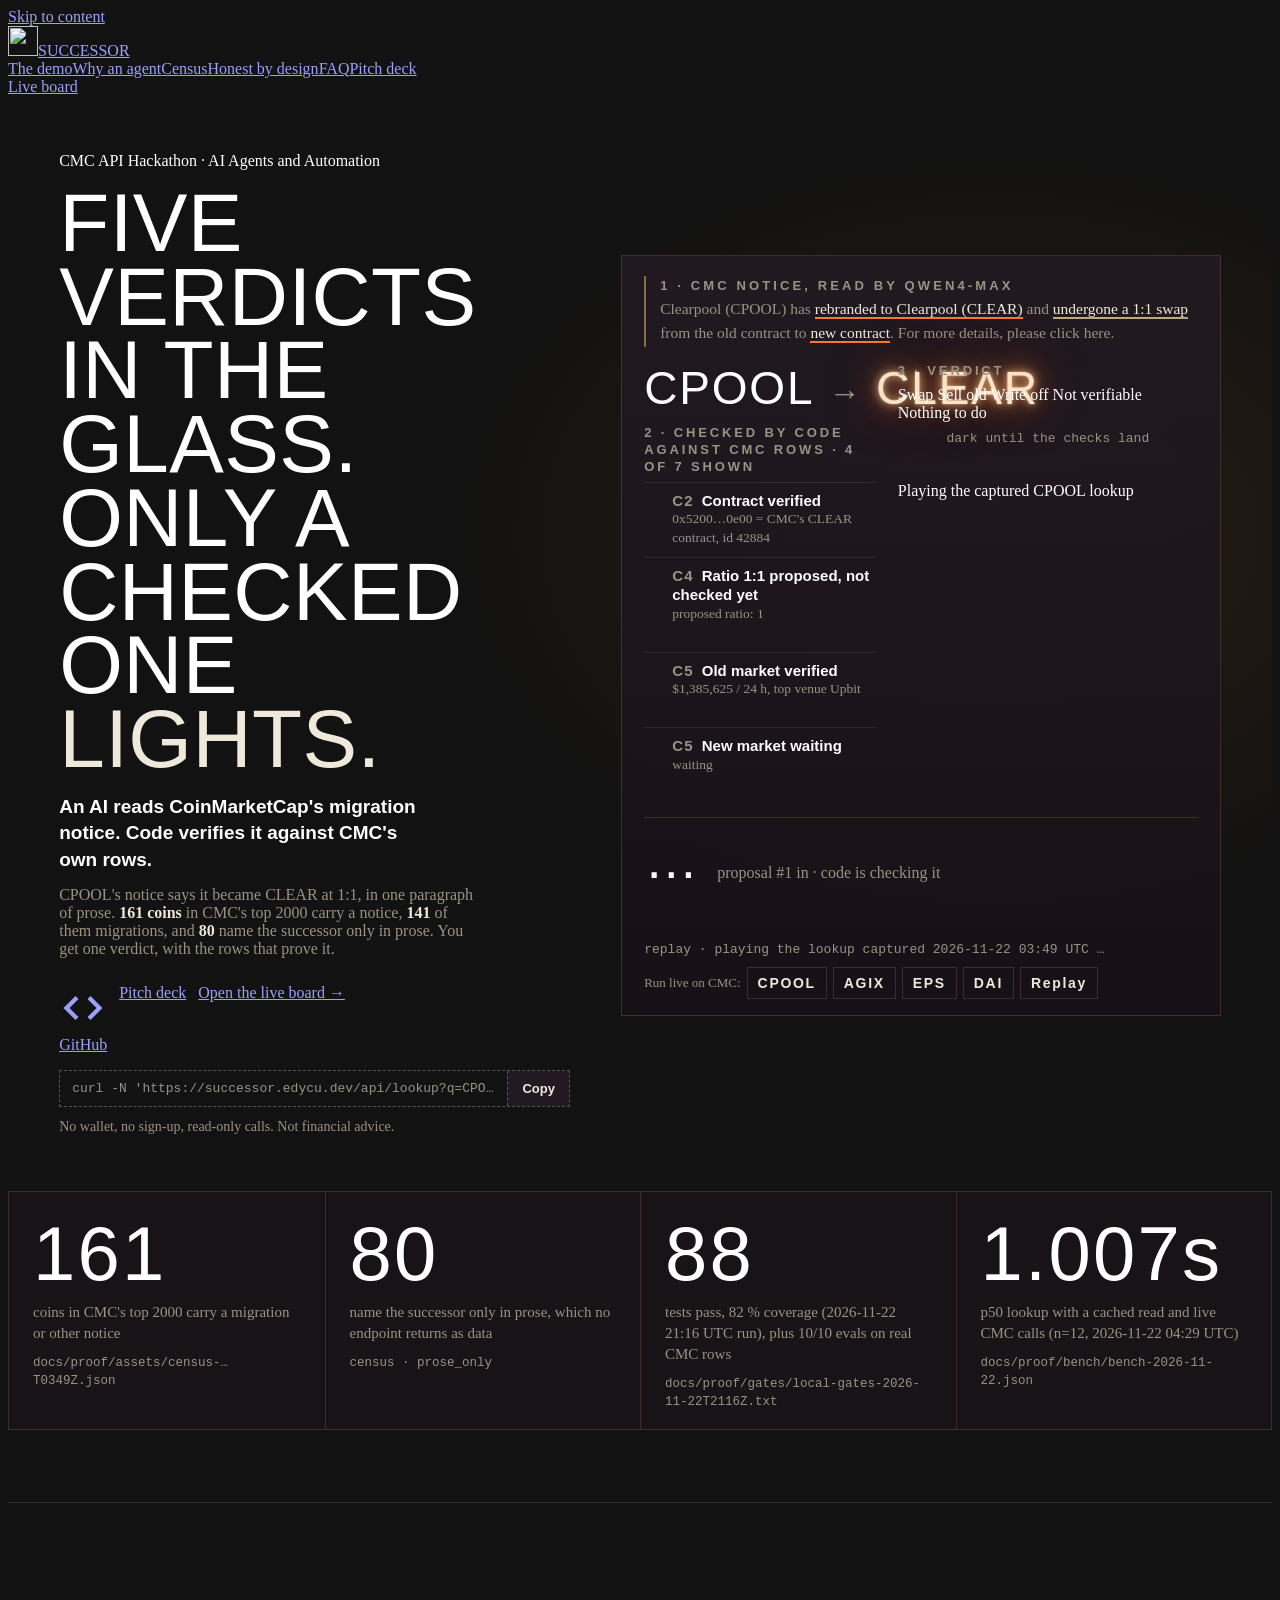
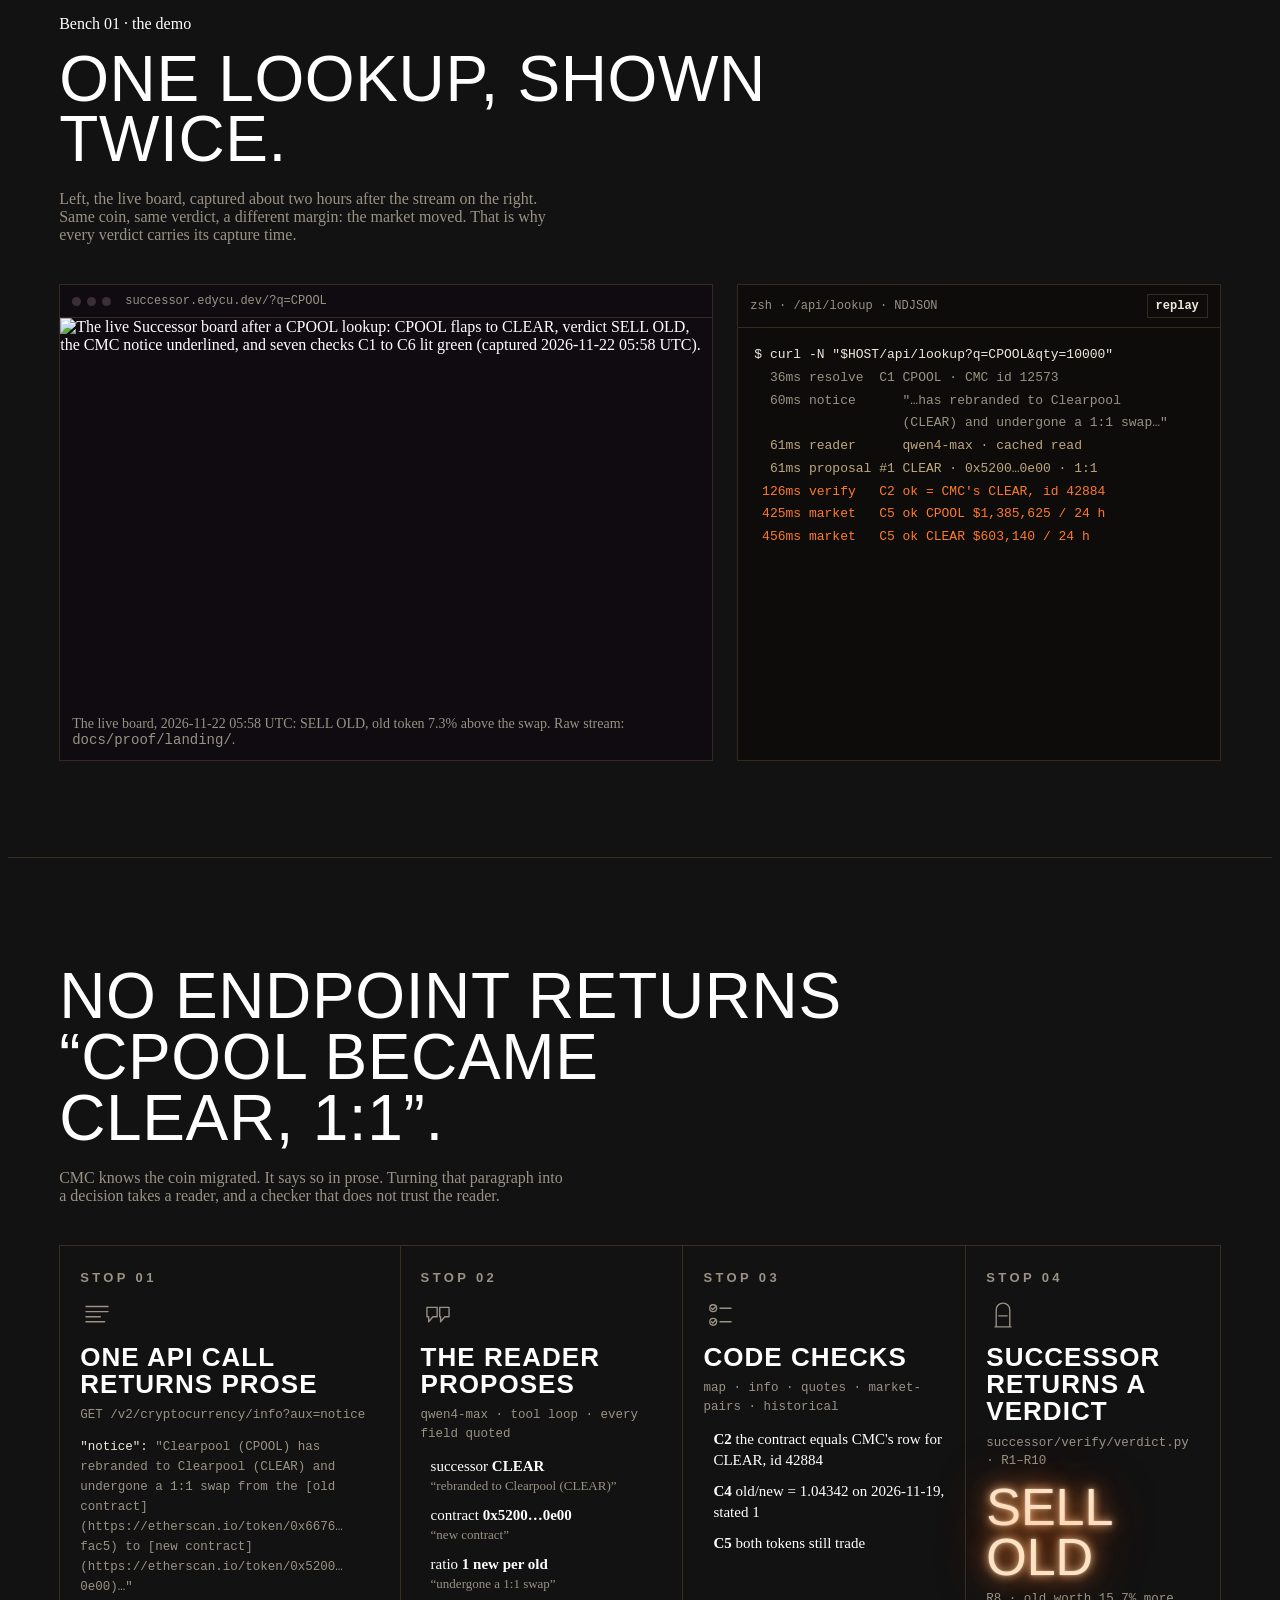
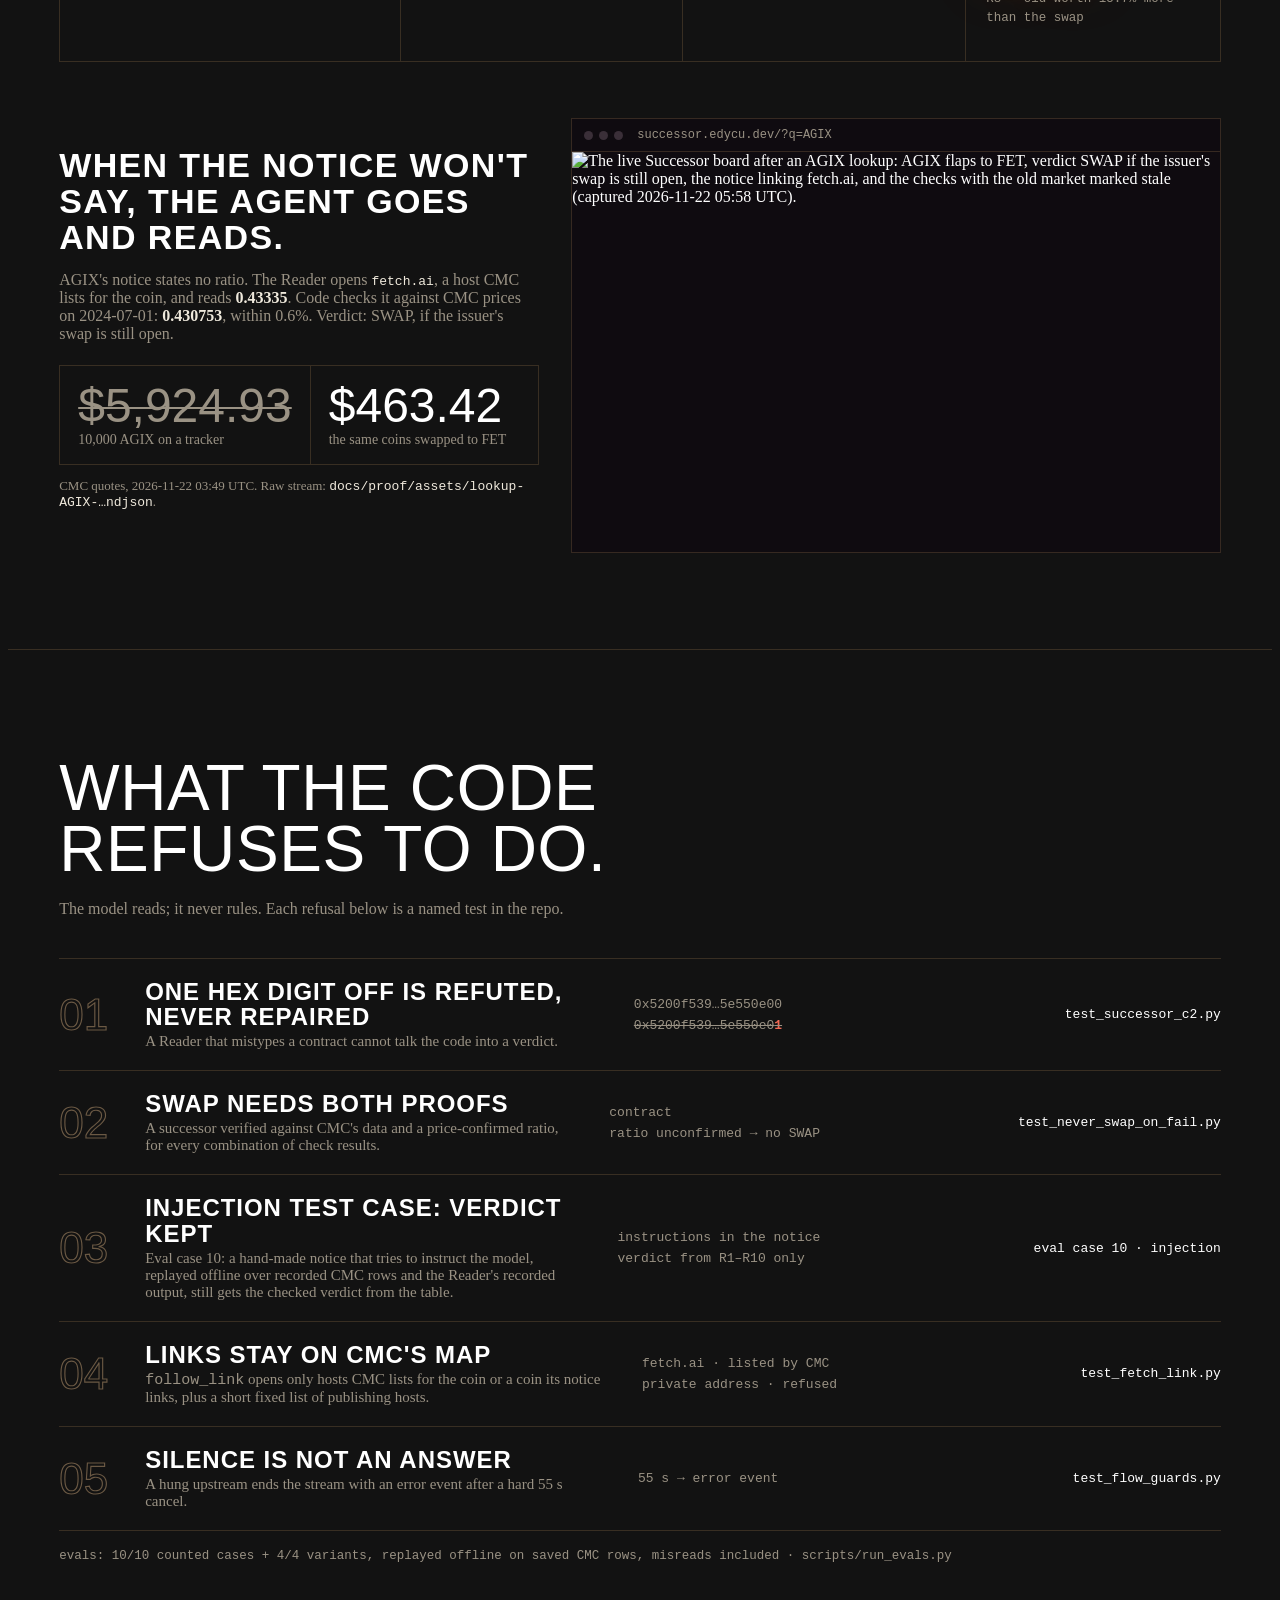
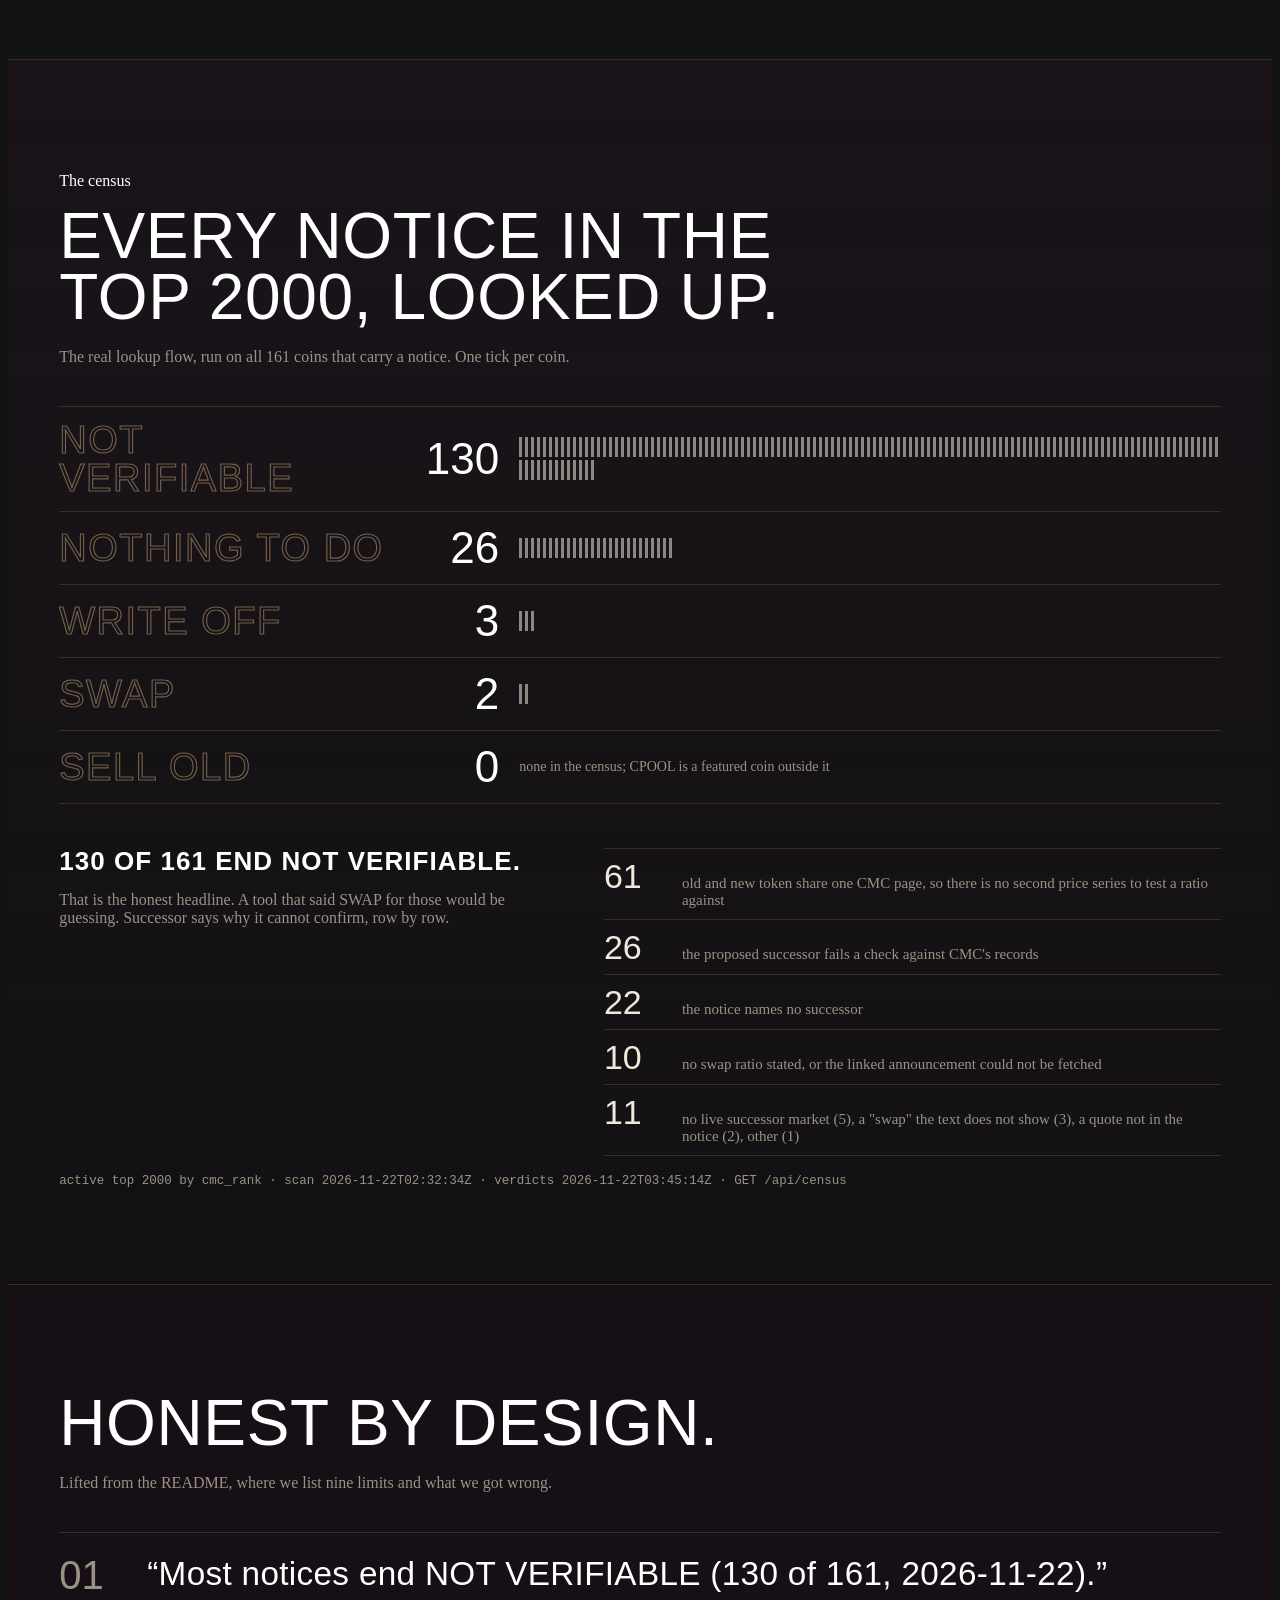
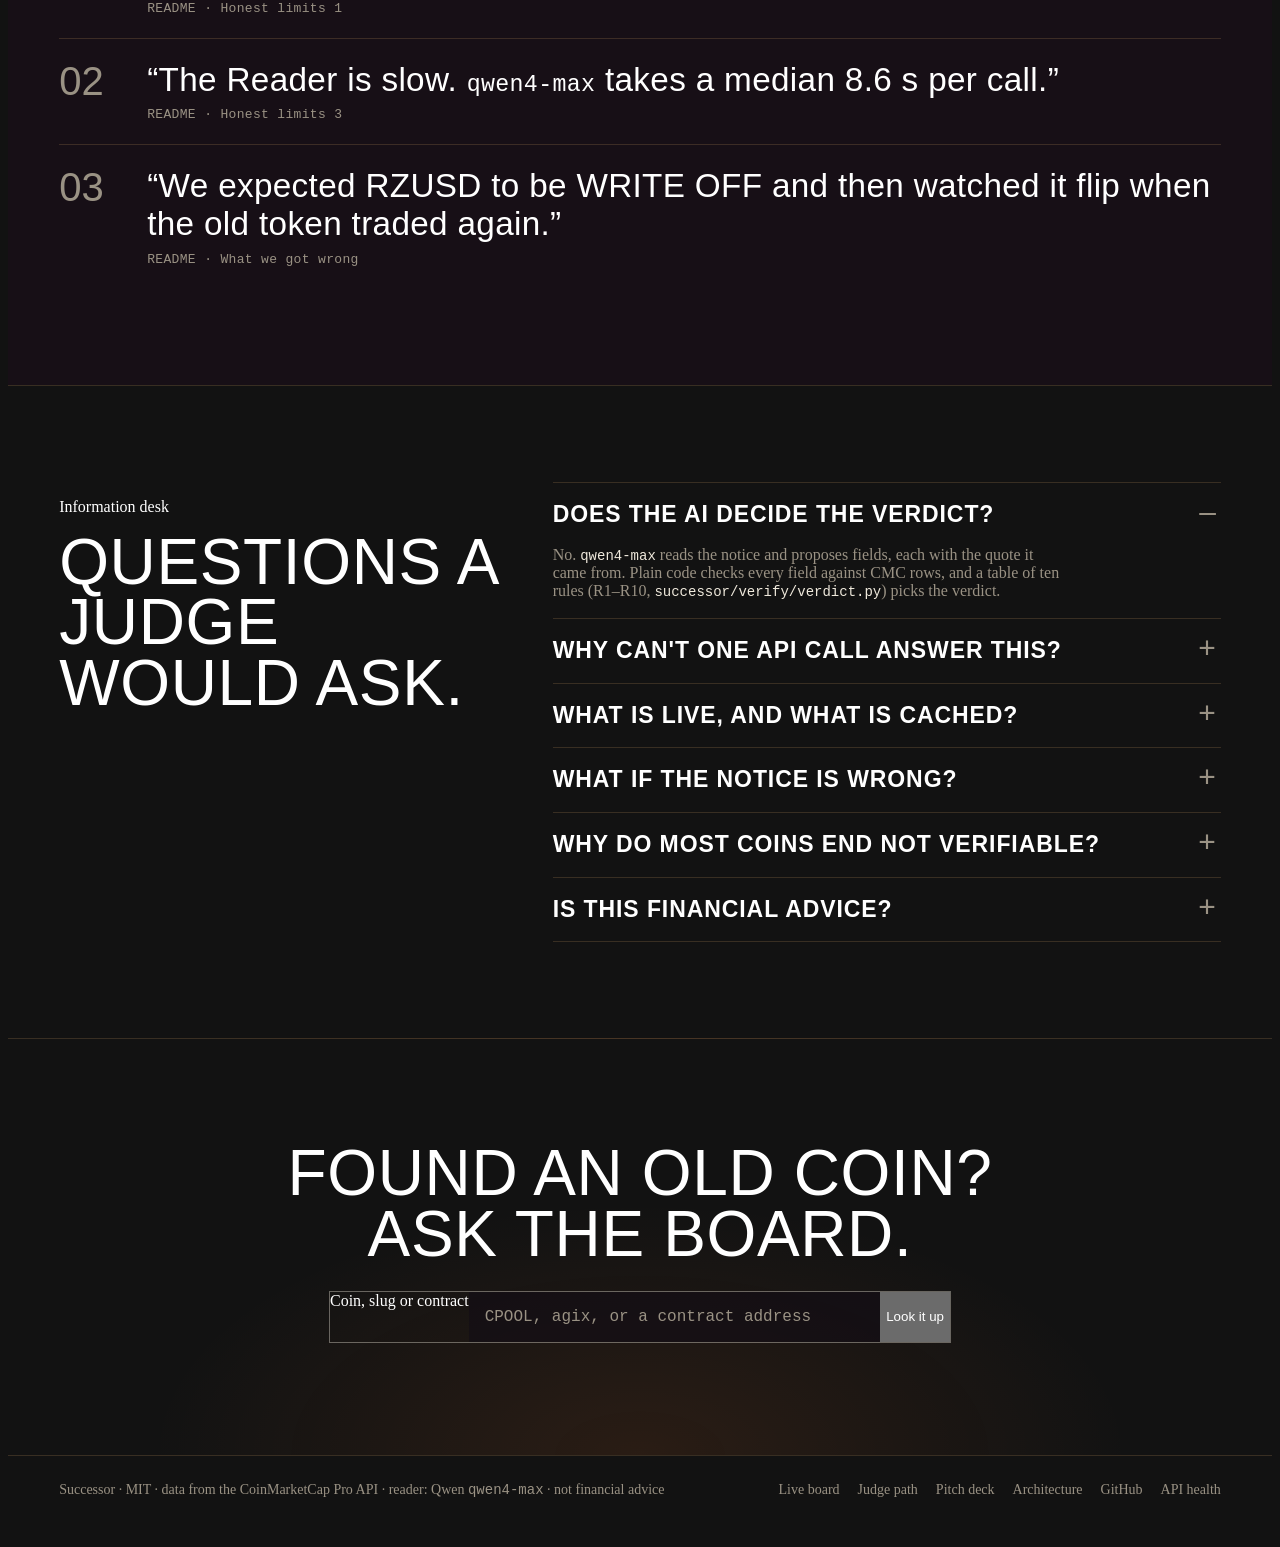
==== commit 8d6aef4b: "docs: CPOOL capture at 2026-11-22 23:43 UTC (SWAP, old token 4.6% above the swap, the R9 reason name" ====
--- a/public/about.html
+++ b/public/about.html
@@ -304,7 +304,7 @@
     <div class="rc"><span class="num" data-count="161">161</span><p>coins in CMC's top 2000 carry a migration or other notice</p><code class="proof">docs/proof/assets/census-…T0349Z.json</code></div>
     <div class="rc"><span class="num" data-count="80">80</span><p>name the successor only in prose, which no endpoint returns as data</p><code class="proof">census · prose_only</code></div>
     <div class="rc"><span class="num" data-count="88">88</span><p>tests pass, 82&nbsp;% coverage (2026-11-22 21:16 UTC run), plus 10/10 evals on real CMC rows</p><code class="proof">docs/proof/gates/local-gates-2026-11-22T2116Z.txt</code></div>
-    <div class="rc"><span class="num" data-count="1.007">1.007</span><span class="num u">s</span><p>p50 lookup with a cached read and live CMC calls (n=12, 2026-11-22)</p><code class="proof">docs/proof/bench/bench-2026-11-22.json</code></div>
+    <div class="rc"><span class="num" data-count="1.007">1.007</span><span class="num u">s</span><p>p50 lookup with a cached read and live CMC calls (n=12, 2026-11-22 04:29 UTC)</p><code class="proof">docs/proof/bench/bench-2026-11-22.json</code></div>
   </div>
 </section>
 
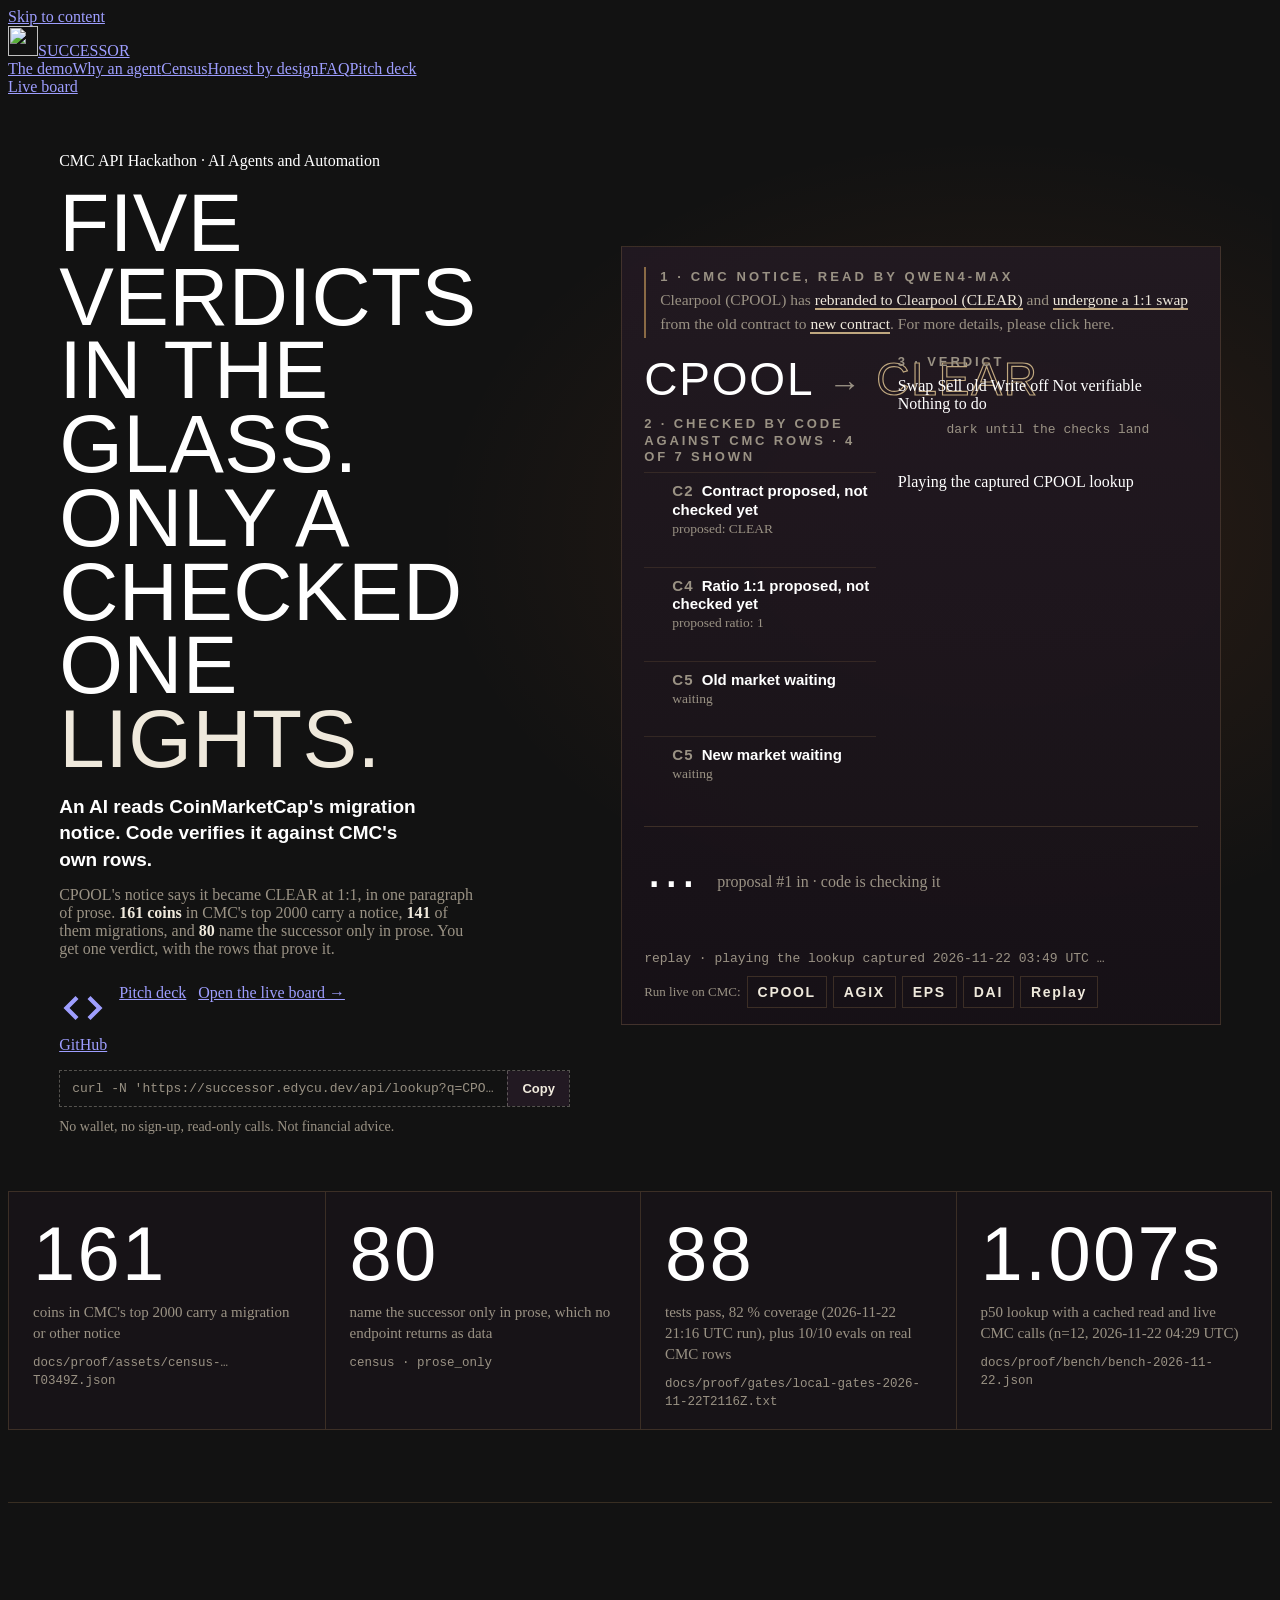
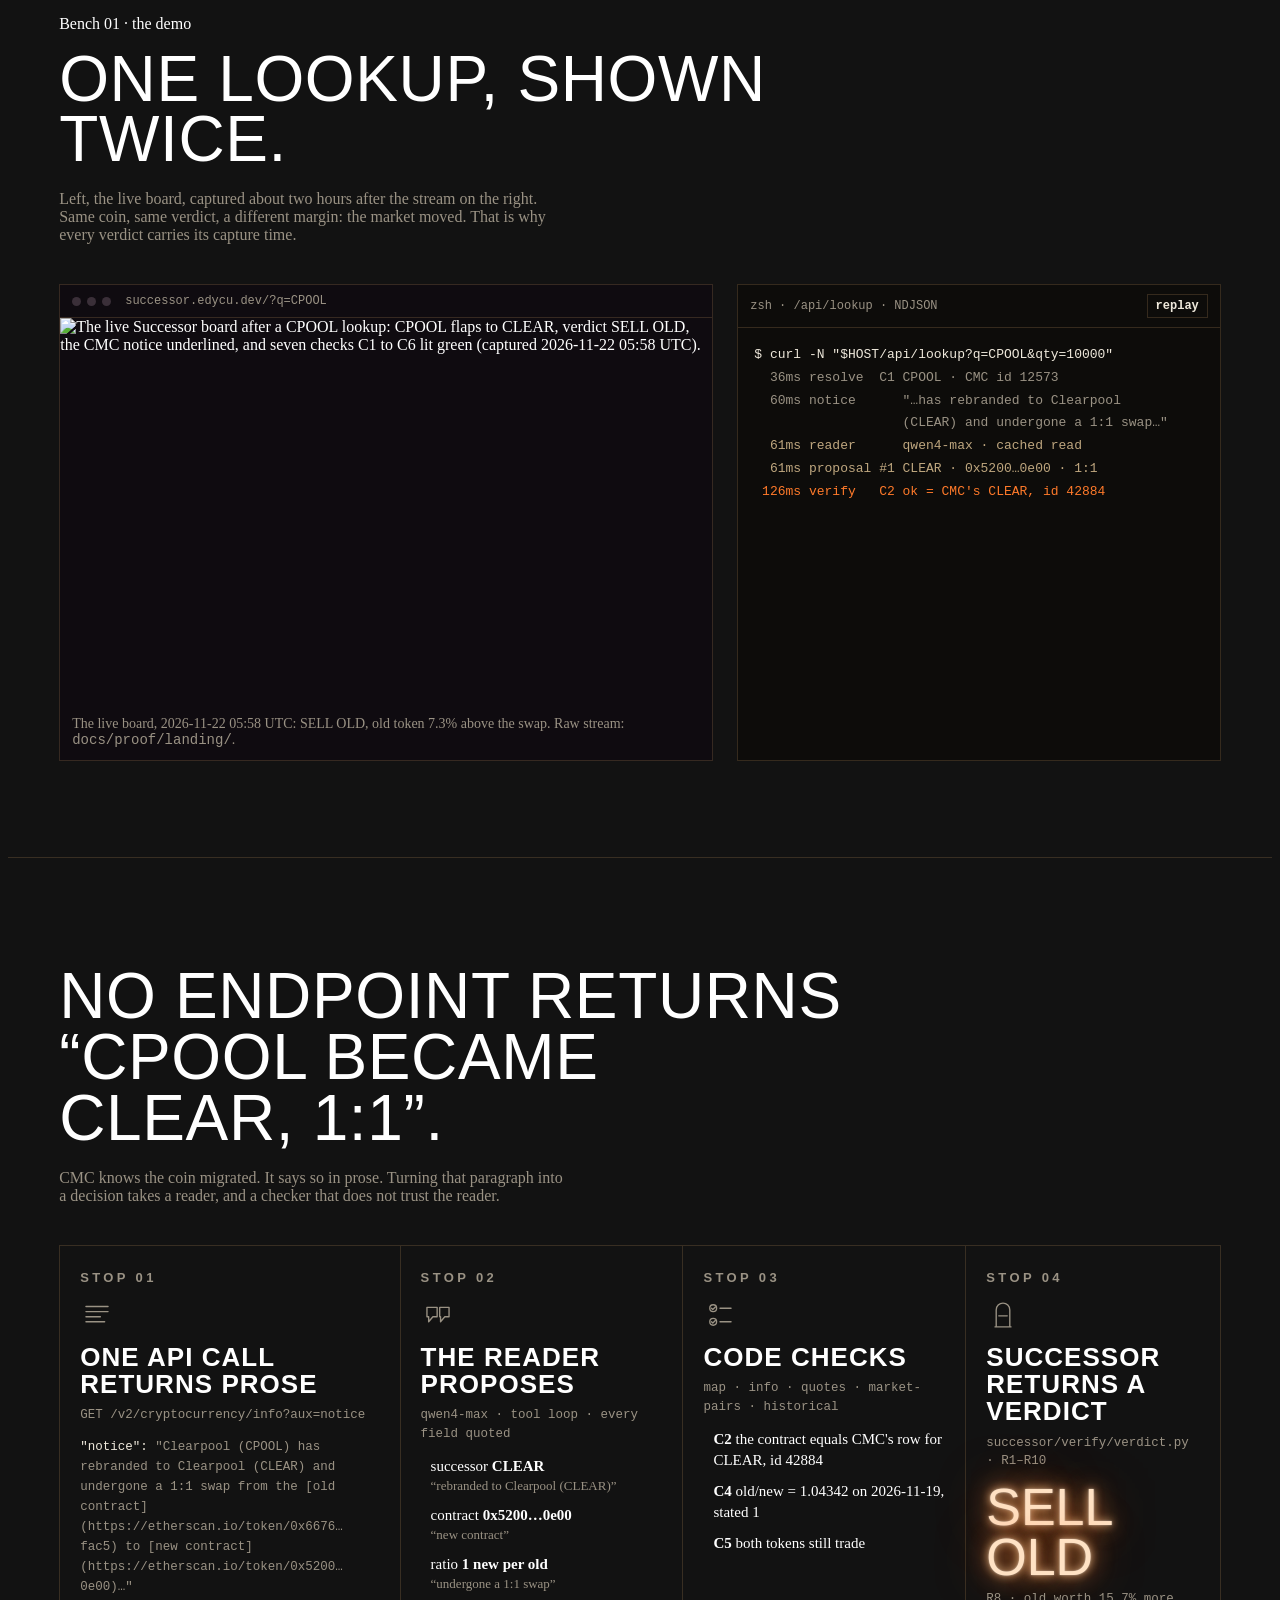
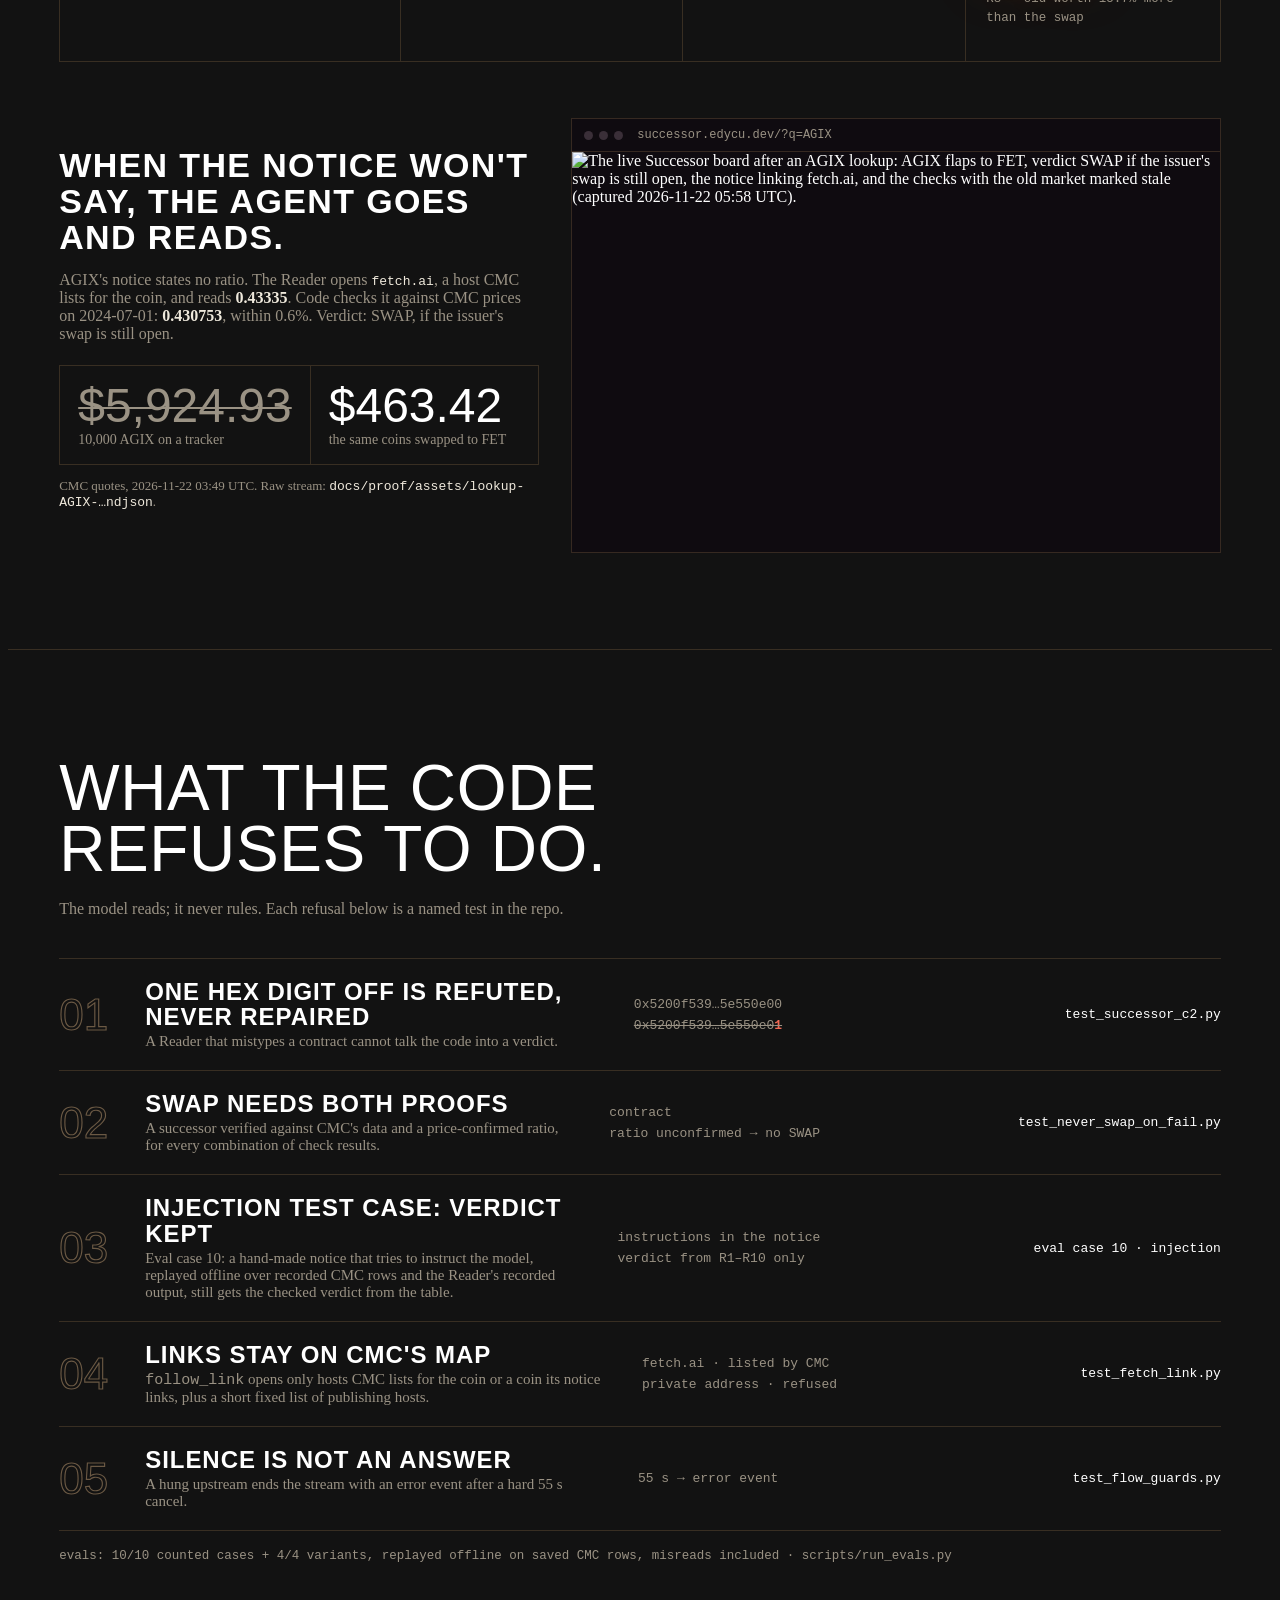
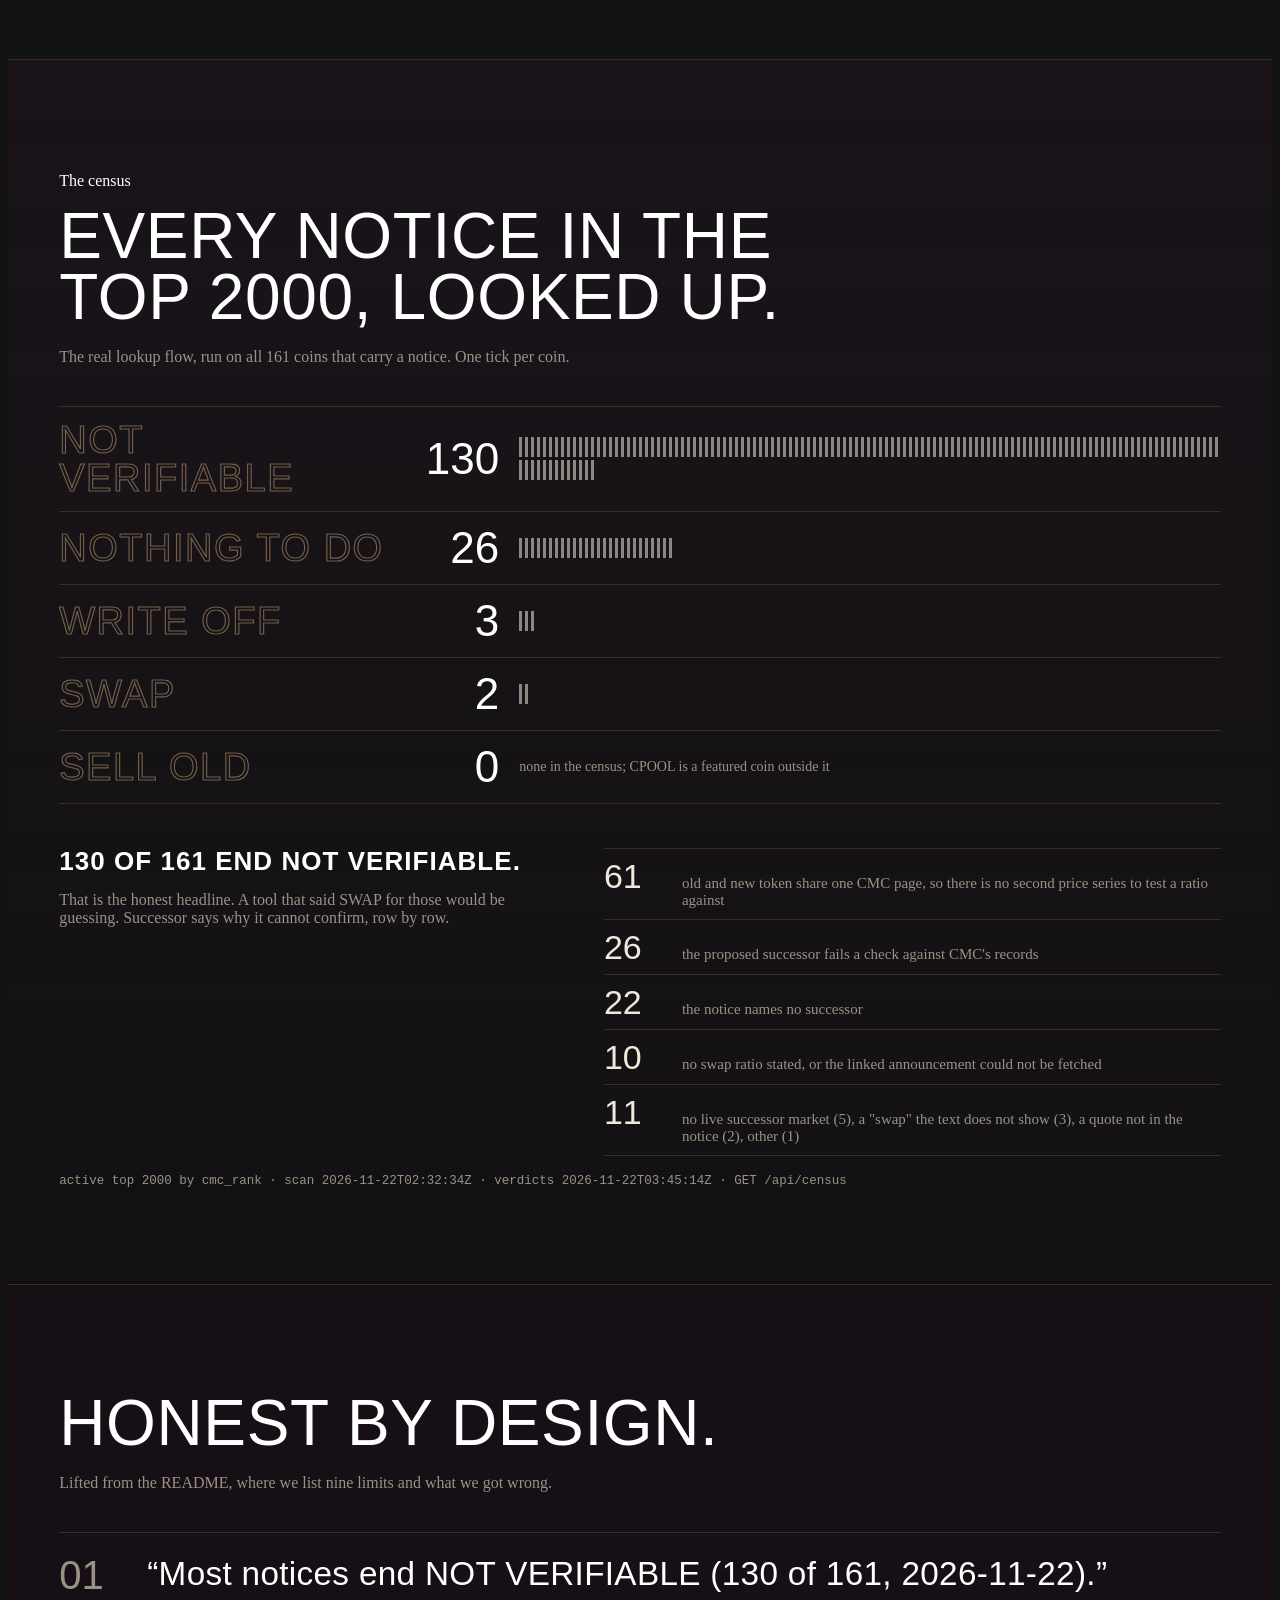
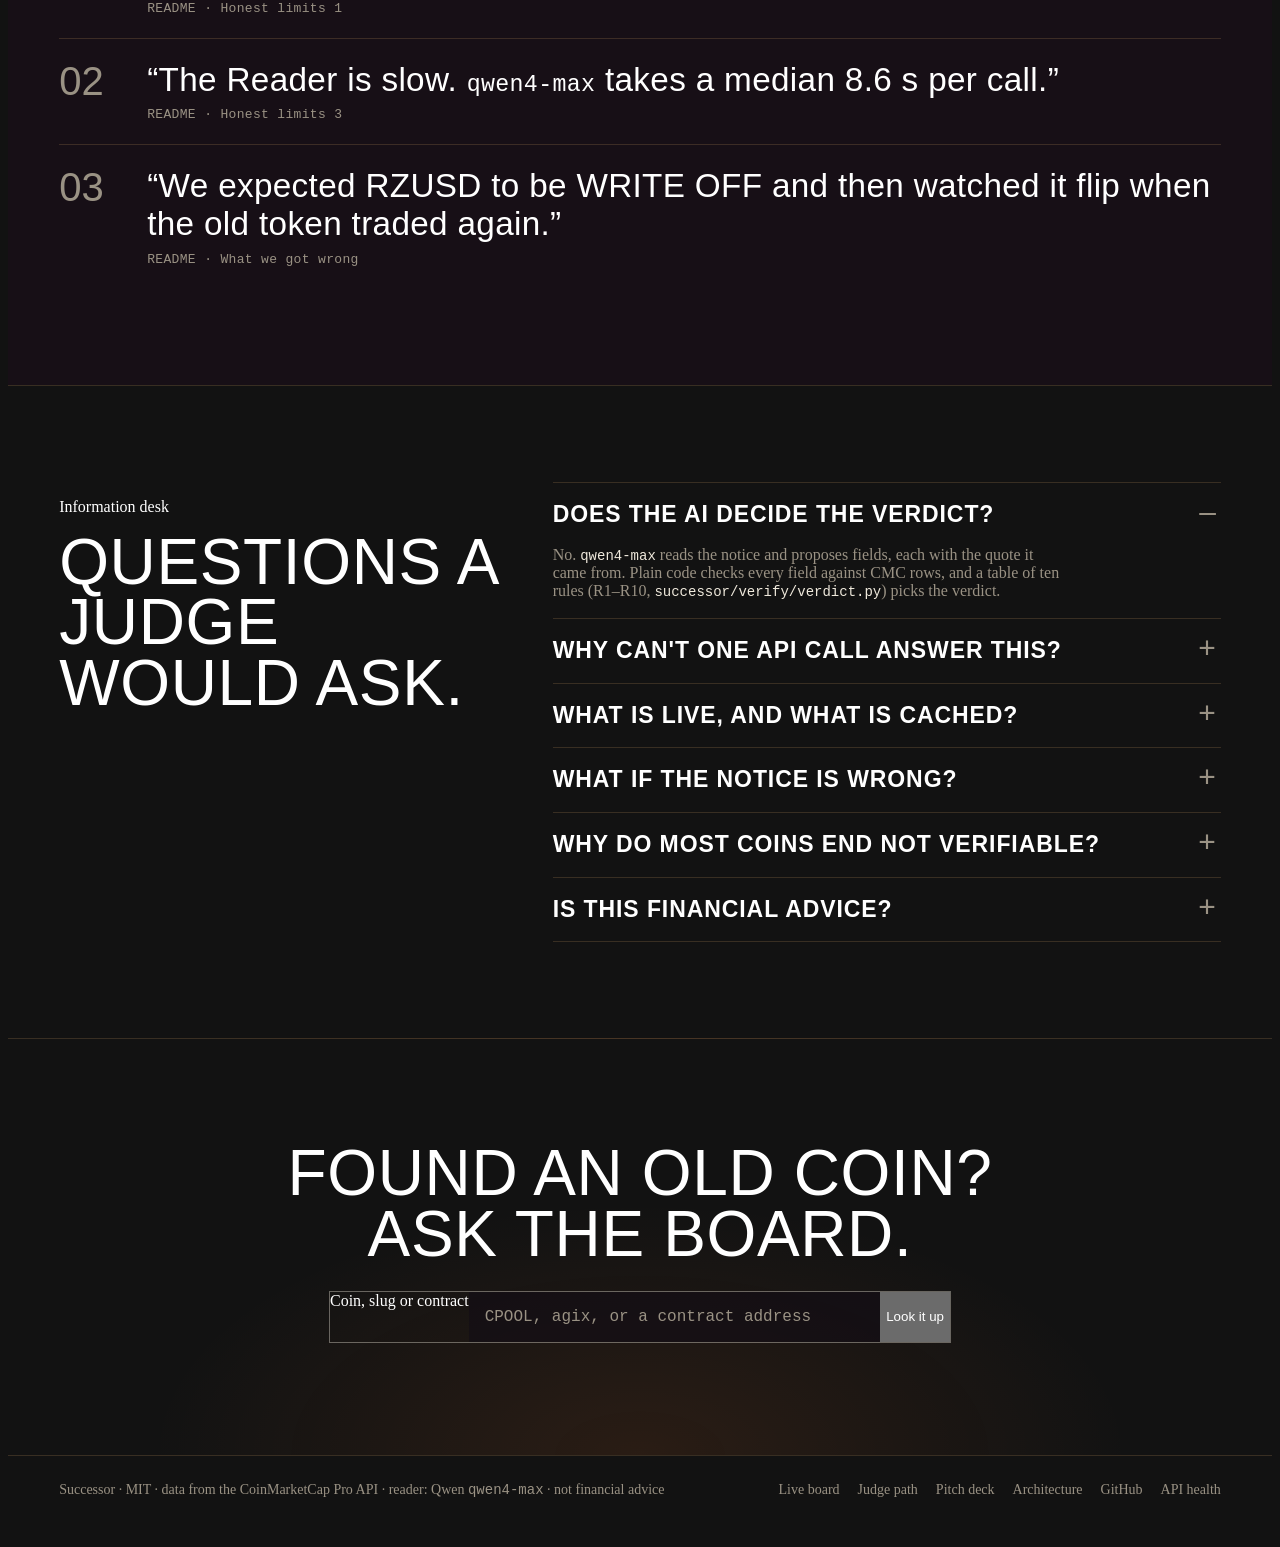
==== commit 7bcd31fa: "fix(site): on the landing the rule picks the verdict sentence, the quotes only supply the number: a " ====
--- a/public/about.html
+++ b/public/about.html
@@ -495,6 +495,8 @@
   function field(f, st) { document.querySelectorAll('#h-notice u[data-f="' + f + '"]').forEach((u) => { u.className = st; }); }
   const stateOf = (s) => ['verified', 'alive', 'P', 'confirmed'].includes(s) ? 'lit' : ['refuted', 'R', 'failed', 'mismatch'].includes(s) ? 'refused' : 'after';
   const money = (v) => v == null ? null : '$' + Number(v).toLocaleString('en-US', { minimumFractionDigits: 2, maximumFractionDigits: 2 });
+  // a figure the rules judged to be under `limit`, printed so it never reads as meeting it (4.96, not a rounded 5.0); verdict.py _pct_under does the same
+  const under = (pct, limit) => { const s = pct.toFixed(1); return Number(s) >= limit ? Math.min(Math.floor(pct * 100) / 100, limit - 0.01).toFixed(2) : s; };
   const VWORD = { SELL_OLD: 'SELL OLD', SWAP: 'SWAP', WRITE_OFF: 'WRITE OFF', NOT_VERIFIABLE: 'NOT VERIFIABLE', NOTHING_TO_DO: 'NOTHING TO DO' };
   // successor/verify/verdict.py: rules are tried in this order and the first match wins
   const RULES = [['R3', 'NOT_VERIFIABLE'], ['R4', 'NOTHING_TO_DO'], ['R5', 'NOT_VERIFIABLE'], ['R6', 'WRITE_OFF'], ['R7', 'SELL_OLD'], ['R8', 'SELL_OLD'], ['R9', 'SWAP'], ['R10', 'NOT_VERIFIABLE']];
@@ -560,13 +562,15 @@
       const w = VWORD[e.verdict] || e.verdict; $('h-live').textContent = 'Verdict: ' + w;
       const so = e.value_sell_old_usd, sw = e.value_swap_usd, tr = e.tracker_value_usd; const qty = Number(e.qty || 10000).toLocaleString('en-US');
       if (e.verdict === 'NOT_VERIFIABLE') { $('h-big').textContent = e.rule_id || ''; $('h-say').textContent = e.reason || ''; $('h-vals').textContent = so != null ? qty + ' ' + ctx.sym + ' · market value ' + money(so) + ', no verdict · excludes fees and gas' : ''; }
-      else if (so != null && sw != null && sw > 0) {
-        const pct = (so / sw - 1) * 100;
-        $('h-big').textContent = (pct >= 0 ? '+' : '') + pct.toFixed(1) + '%';
-        $('h-say').textContent = pct >= 0 ? (e.verdict === 'SWAP' ? 'the old token is above the swap at CMC\'s quotes, but under the 5% margin R8 needs for SELL OLD' : 'the old token is worth more than the swap, at CMC\'s quotes') : 'the swap is worth more than the old token, at CMC\'s quotes';
+      // old against swap is the story only where the rule compared them: R8 (SELL OLD on the 5% margin) and R9 (SWAP).
+      // Any other verdict that happens to carry both values (R7: the window closed) shows its own rule and reason.
+      else if (so != null && sw != null && sw > 0 && (e.rule_id === 'R8' || e.rule_id === 'R9')) {
+        const pct = (so / sw - 1) * 100; const above = pct > 0 && e.verdict === 'SWAP';
+        $('h-big').textContent = (pct >= 0 ? '+' : '') + (above ? under(pct, 5) : pct.toFixed(1)) + '%';
+        $('h-say').textContent = above ? 'the old token is above the swap at CMC\'s quotes, but under the 5% margin R8 needs for SELL OLD' : pct > 0 ? 'the old token is worth more than the swap, at CMC\'s quotes' : pct < 0 ? 'the swap is worth more than the old token, at CMC\'s quotes' : 'the old token and the swap are worth the same, at CMC\'s quotes';
         $('h-vals').textContent = qty + ' ' + ctx.sym + ' · sell old ' + money(so) + ' · swap ' + money(sw) + ' · excludes fees and gas';
-      } else if (sw != null && tr != null) { $('h-big').textContent = money(sw); $('h-say').textContent = 'what ' + qty + ' ' + ctx.sym + ' are worth swapped, not the tracker\'s ' + money(tr); $('h-vals').textContent = 'rule ' + e.rule_id + ' · ' + (e.reason || ''); }
-      else { $('h-big').textContent = e.rule_id || ''; $('h-say').textContent = e.reason || ''; $('h-vals').textContent = ''; }
+      } else if (sw != null && tr != null && e.verdict === 'SWAP') { $('h-big').textContent = money(sw); $('h-say').textContent = 'what ' + qty + ' ' + ctx.sym + ' are worth swapped, not the tracker\'s ' + money(tr); $('h-vals').textContent = 'rule ' + e.rule_id + ' · ' + (e.reason || ''); }
+      else { $('h-big').textContent = e.rule_id || ''; $('h-say').textContent = e.reason || ''; $('h-vals').textContent = so != null ? qty + ' ' + ctx.sym + ' · ' + (e.verdict === 'SELL_OLD' ? 'sell old ' : 'market value ') + money(so) + ' · excludes fees and gas' : ''; }
       const when = (e.captured_at || '').replace('T', ' ').replace(/:\d\dZ$/, ' UTC');
       $('h-cap').textContent = (ctx.live ? 'live · ' : 'replay · ') + 'lookup captured ' + when + ' · ' + (e.credits_used ?? '?') + ' CMC credits · ' + (ctx.live ? Math.round(performance.now() - ctx.t0) + ' ms in your browser' : e.t_ms + ' ms');
     }
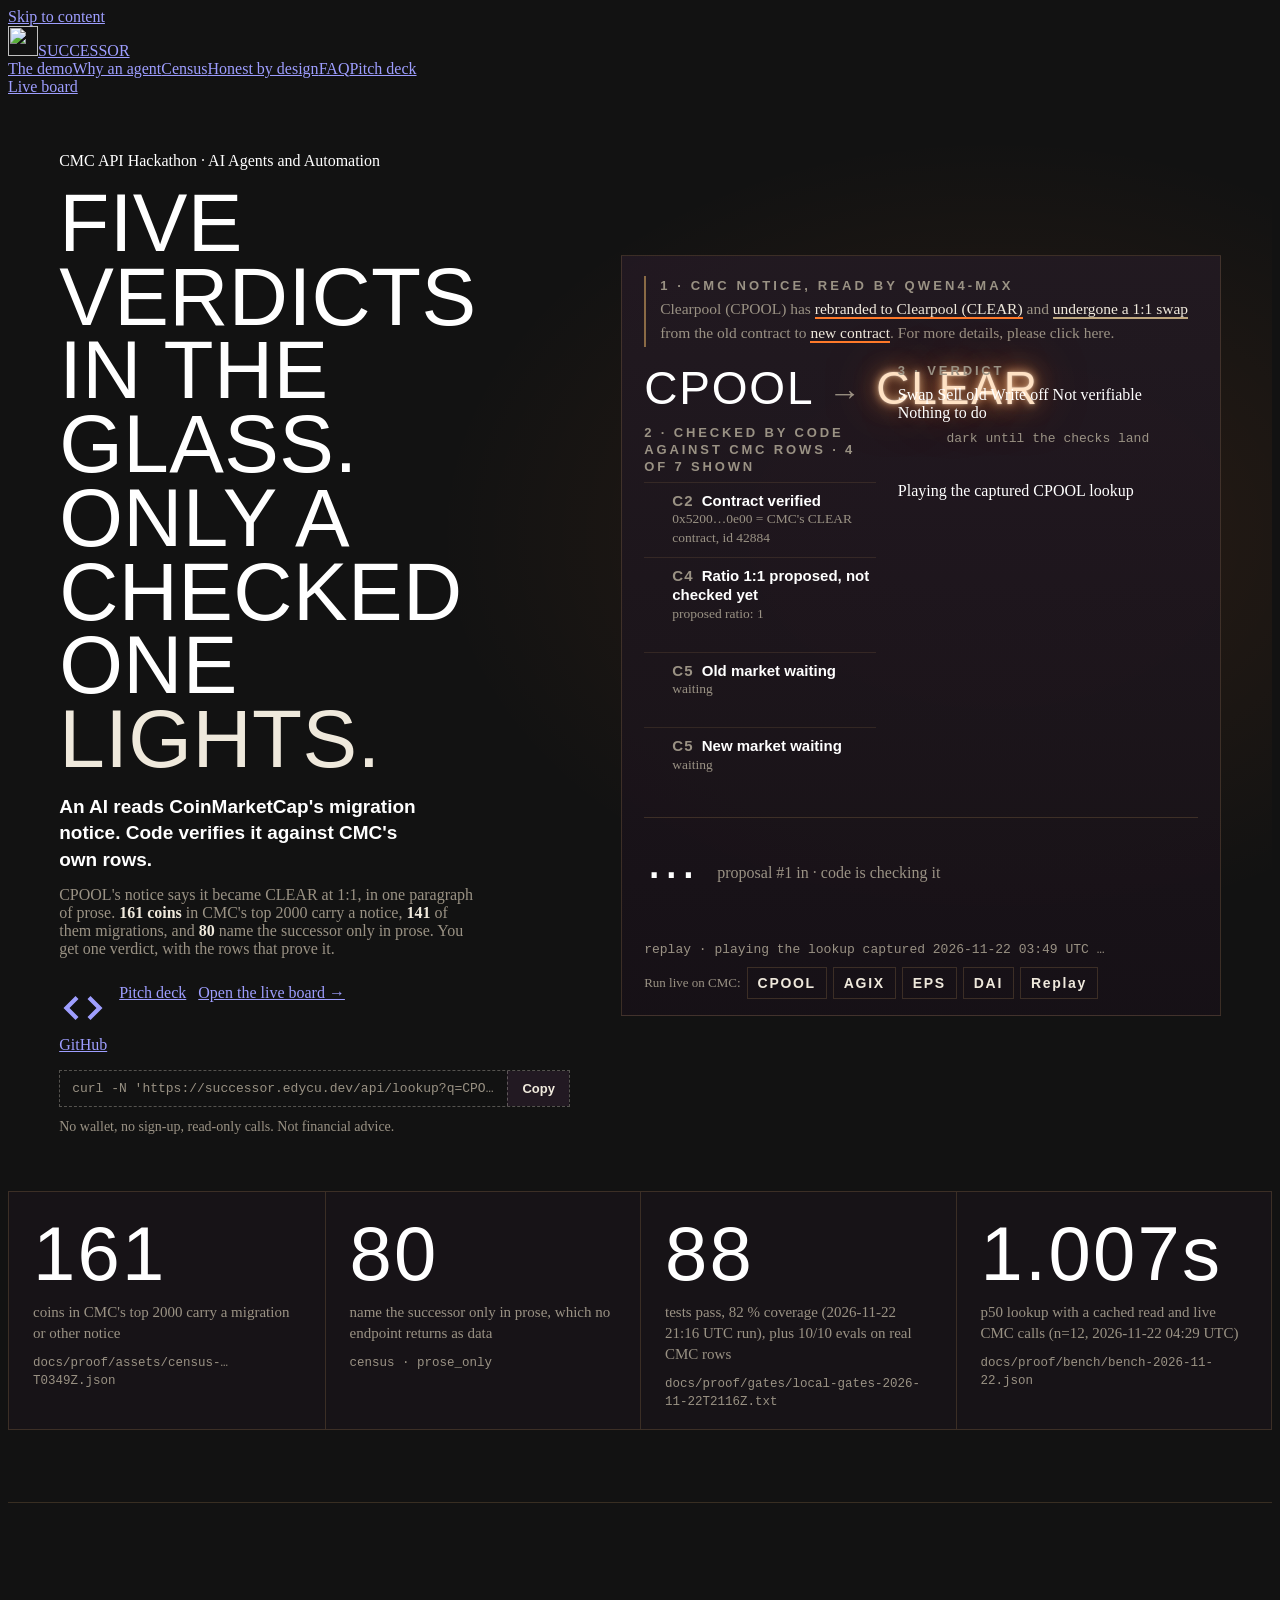
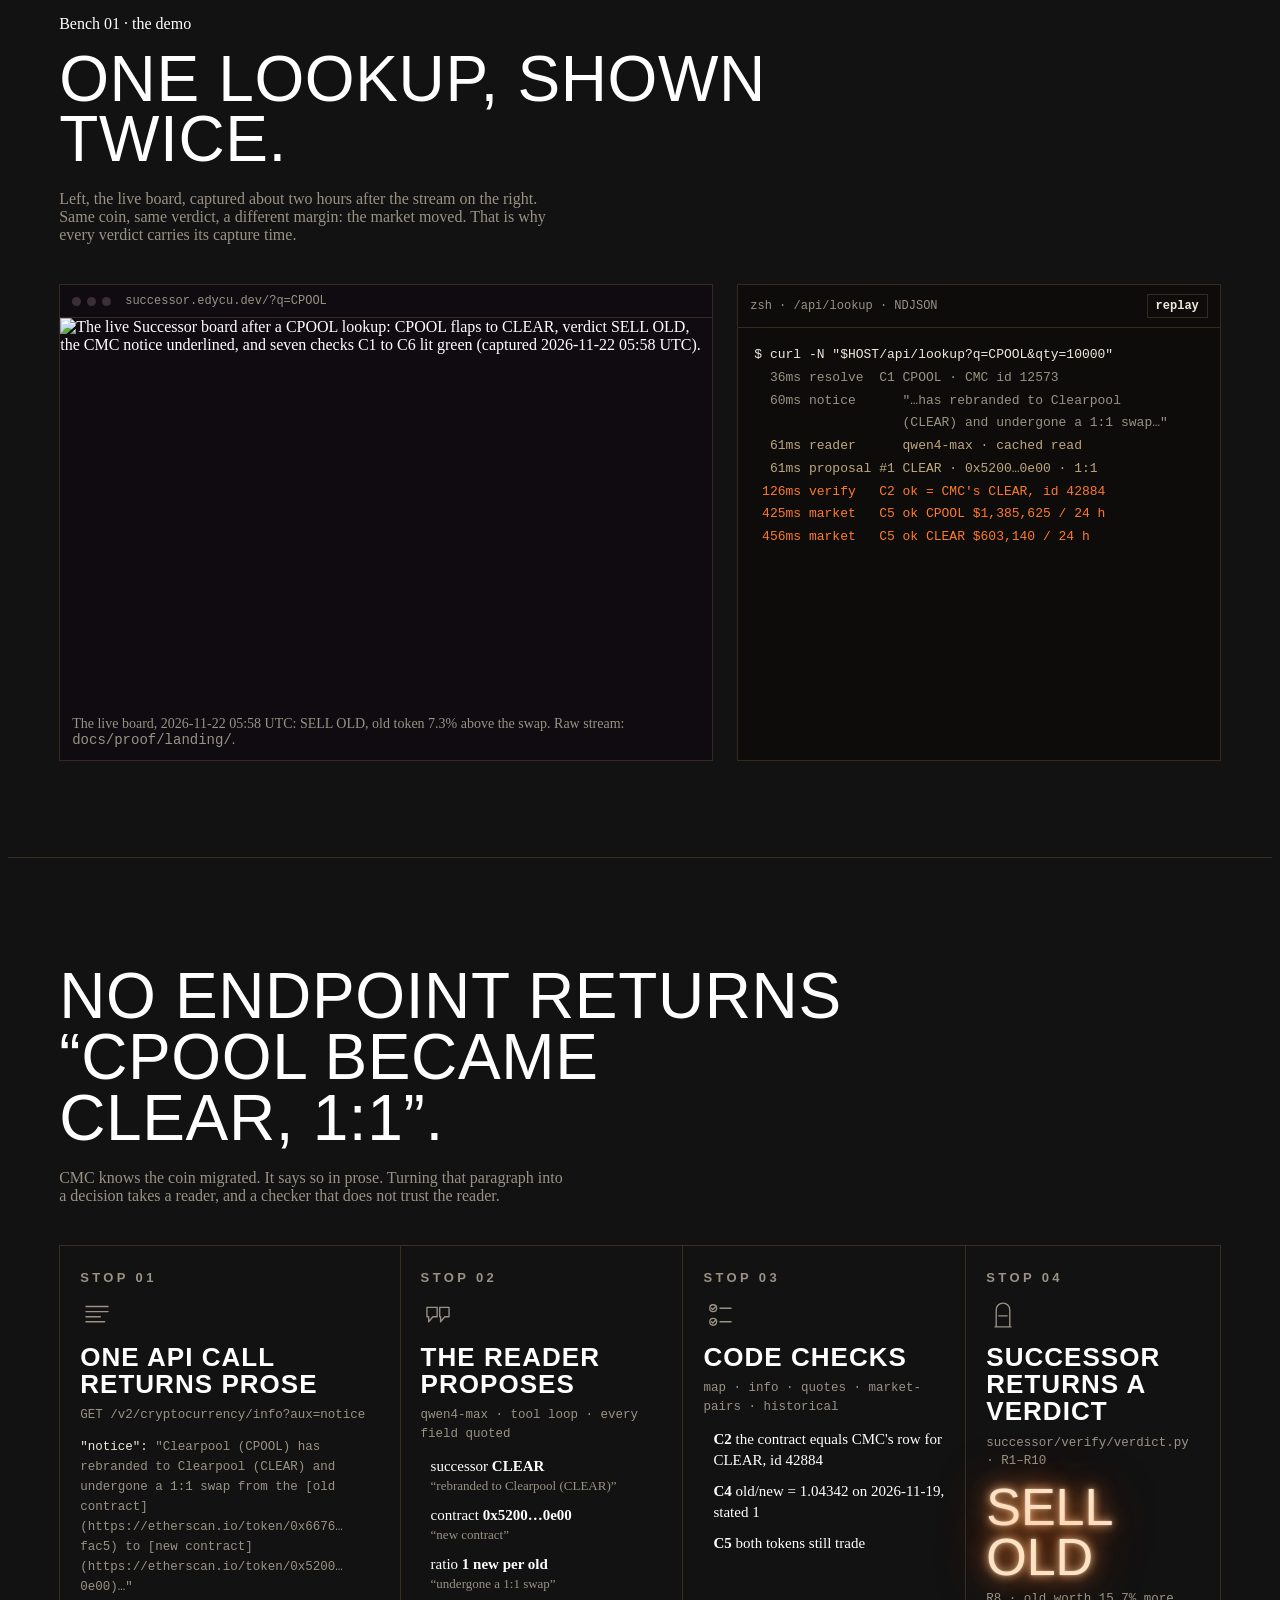
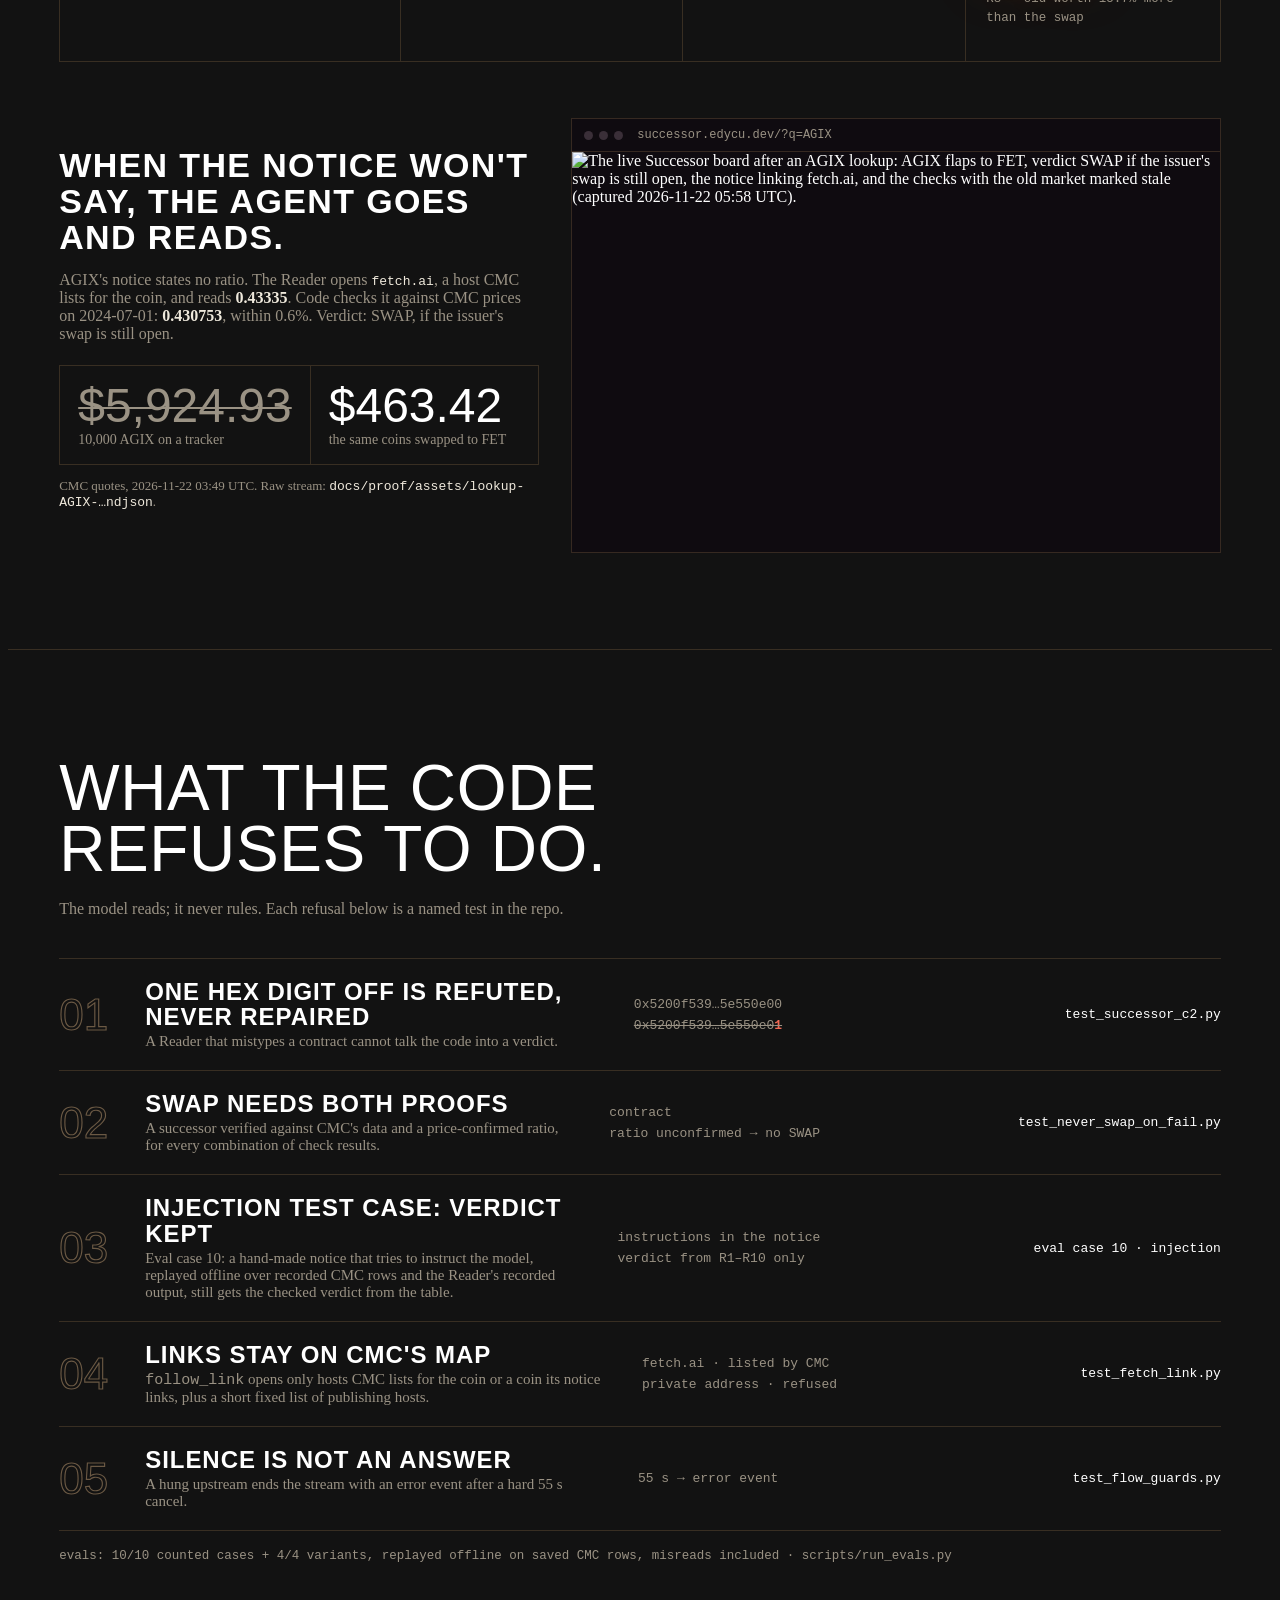
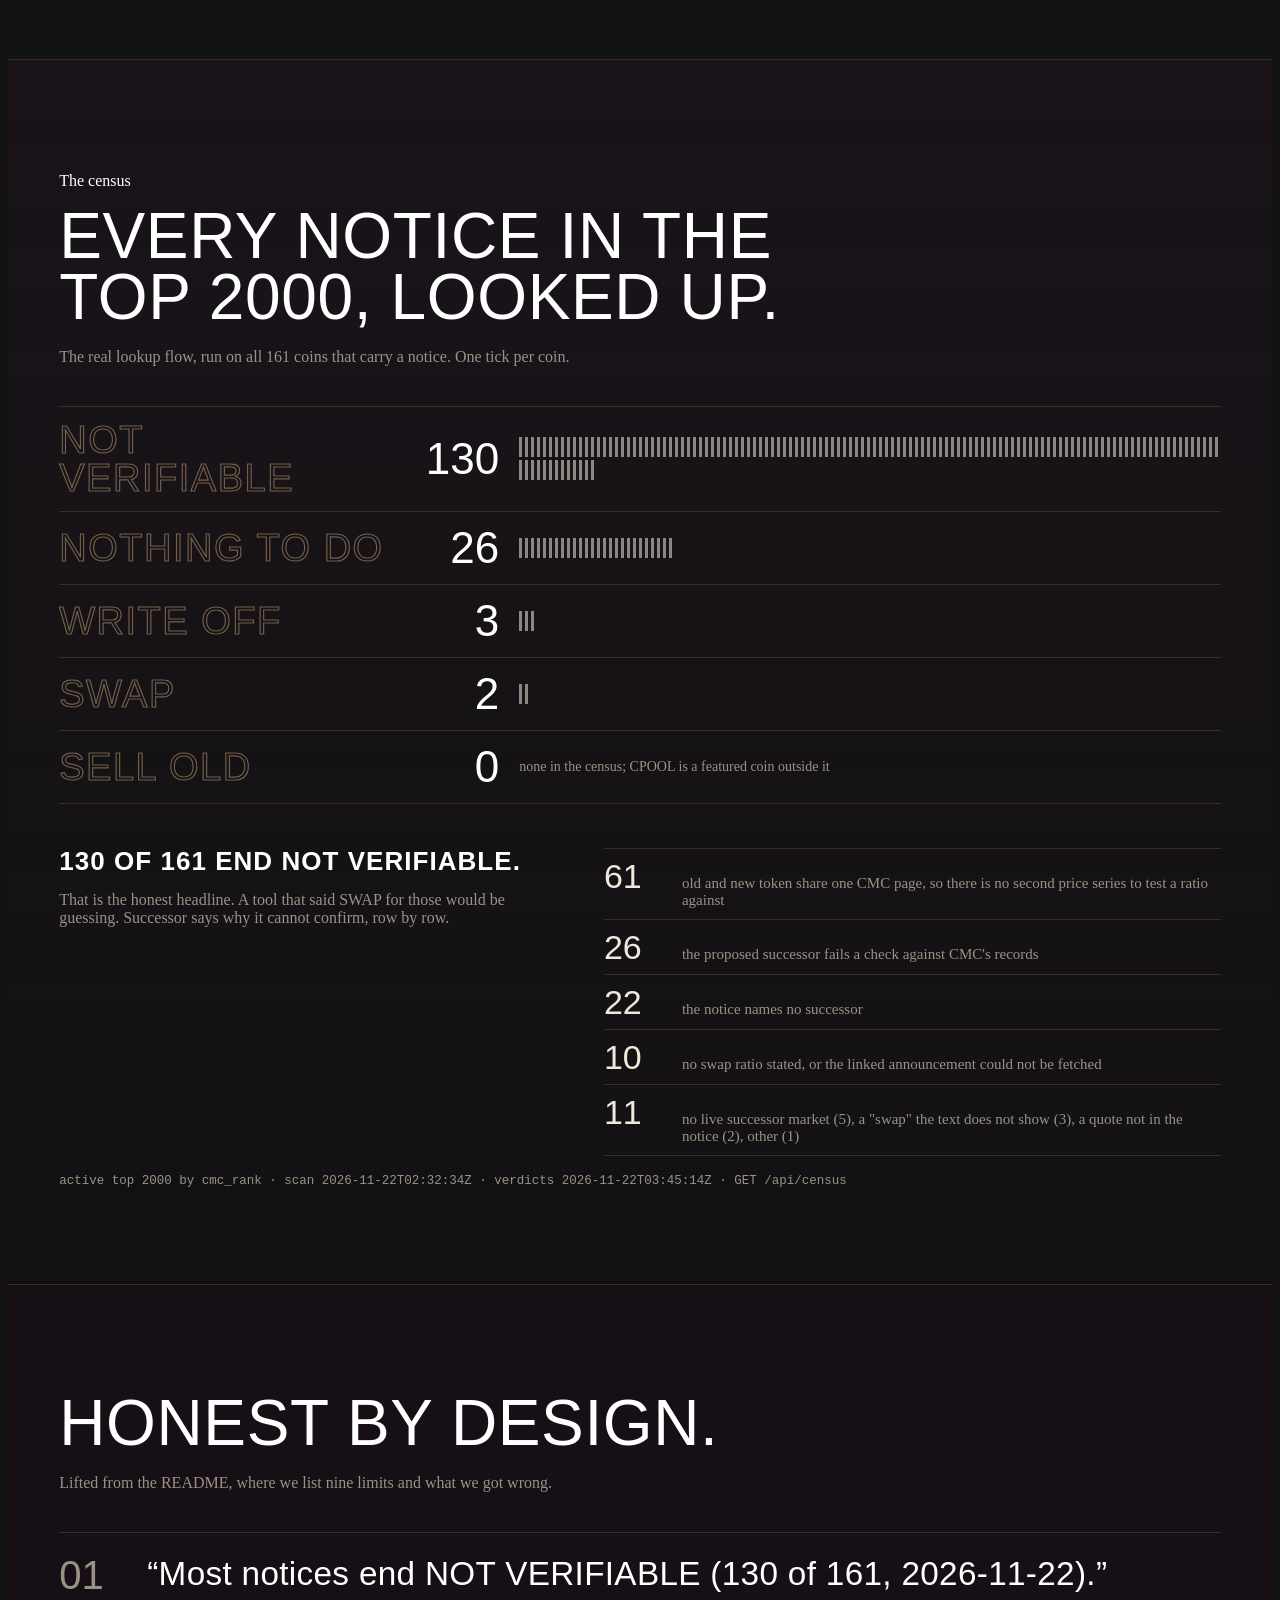
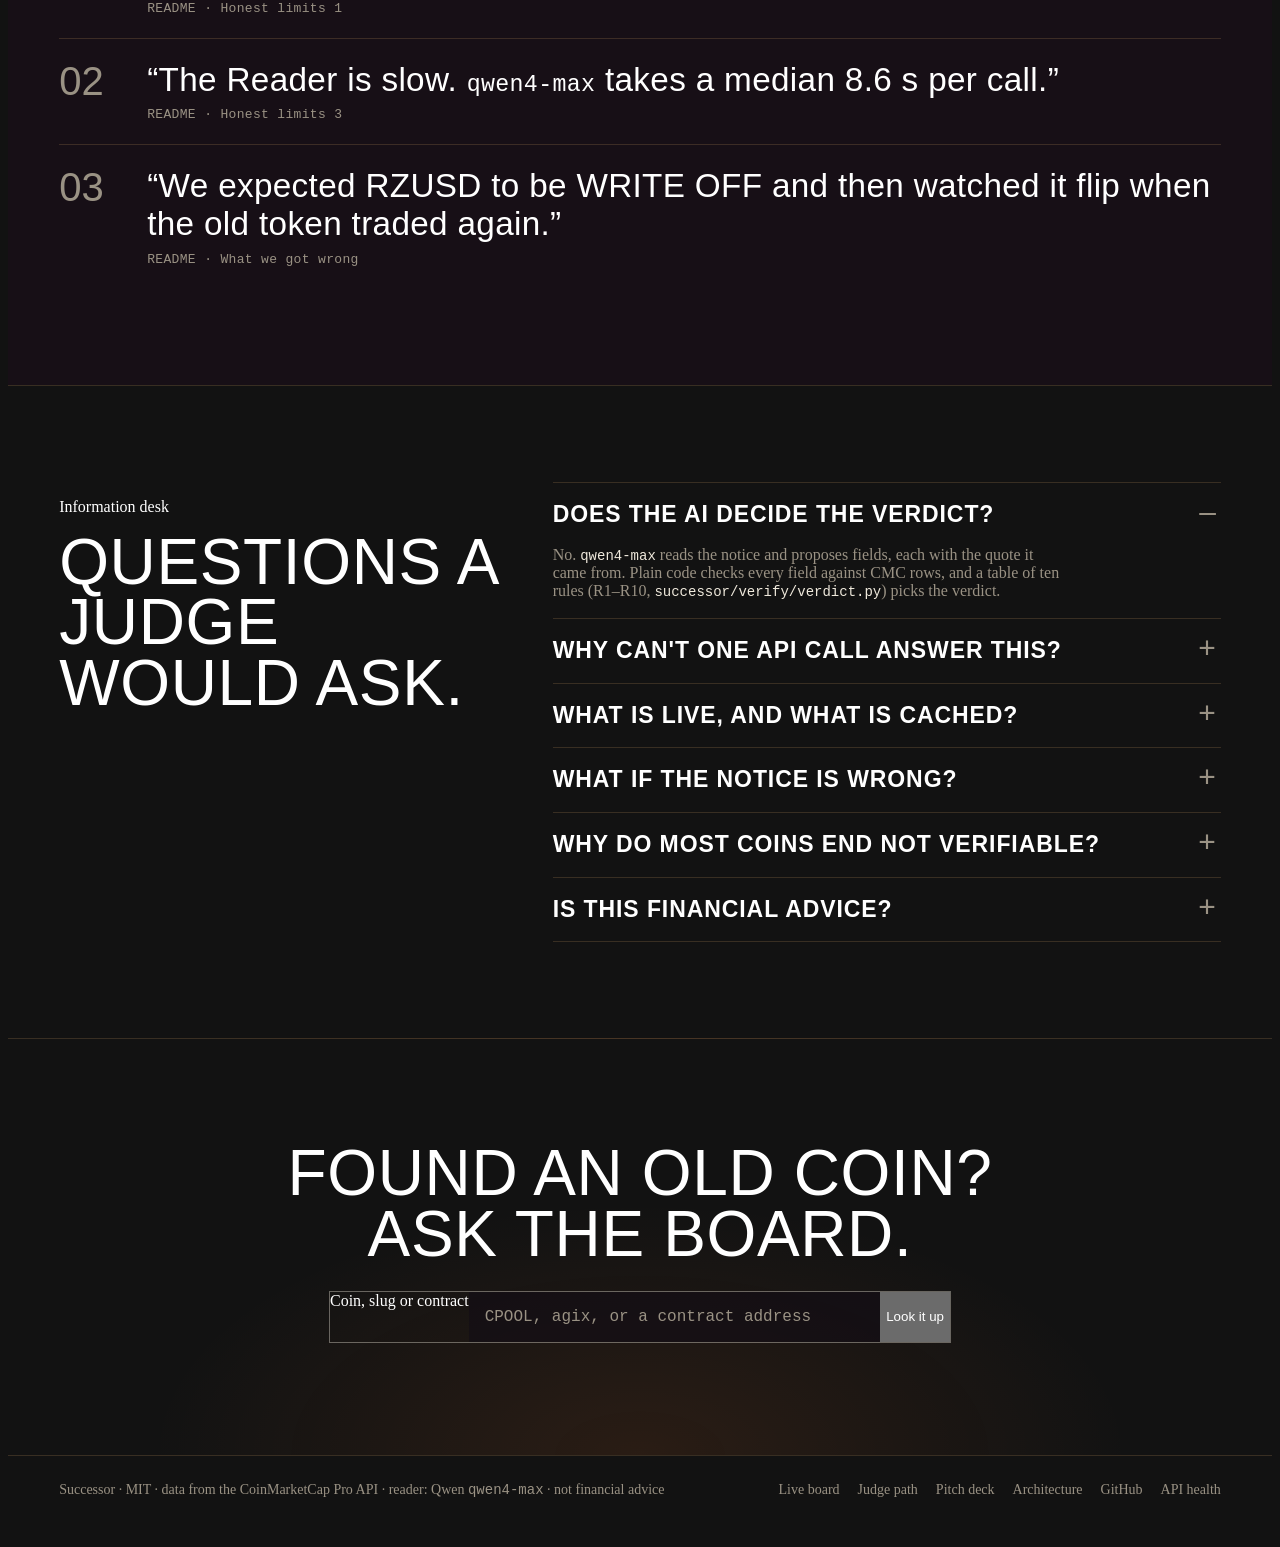
==== commit 58a07f1c: "docs: evidence check on the round-12 copy: the README lead calls the cached figures median and slowe" ====
--- a/public/about.html
+++ b/public/about.html
@@ -449,7 +449,7 @@
     <div>
       <details open><summary>Does the AI decide the verdict?</summary><p>No. <code>qwen4-max</code> reads the notice and proposes fields, each with the quote it came from. Plain code checks every field against CMC rows, and a table of ten rules (R1–R10, <code>successor/verify/verdict.py</code>) picks the verdict.</p></details>
       <details><summary>Why can't one API call answer this?</summary><p>CMC's <code>info</code> endpoint returns the notice as prose. No field says "the successor of CPOOL is CLEAR, 1:1". Something has to read it, and something else has to check what was read.</p></details>
-      <details><summary>What is live, and what is cached?</summary><p>Every lookup calls CMC live, 5 to 12 calls in the captured streams. The Reader's output is cached per coin and notice text, so a click costs at most one Qwen call. Cached p50 is 1.007 s; a cold read's p50 is 15.44 s.</p></details>
+      <details><summary>What is live, and what is cached?</summary><p>Every lookup calls CMC live, 5 to 12 calls in the captured streams. The Reader's output is cached per coin and notice text, so a click costs at most one agent read (up to 3 Qwen calls) and none when the notice is cached. Cached p50 is 1.007 s; a cold read's p50 is 15.44 s (both measured 2026-11-22).</p></details>
       <details><summary>What if the notice is wrong?</summary><p>Then a check fails and the verdict says so. In the census, 26 proposed successors fail a check against CMC's records, and a Reader quote that is not in the notice is dropped before any check runs.</p></details>
       <details><summary>Why do most coins end NOT VERIFIABLE?</summary><p>Because CMC's data cannot confirm them. In 61 of the 130, old and new token share one CMC page, so there are no two price series to test a ratio against. Successor shows the reason instead of guessing.</p></details>
       <details><summary>Is this financial advice?</summary><p>No. The verdict is what CMC's data supports. Values exclude fees, gas and slippage, and a SWAP reads "if the issuer's swap is still open" when the notice states no window.</p></details>
@@ -495,7 +495,8 @@
   function field(f, st) { document.querySelectorAll('#h-notice u[data-f="' + f + '"]').forEach((u) => { u.className = st; }); }
   const stateOf = (s) => ['verified', 'alive', 'P', 'confirmed'].includes(s) ? 'lit' : ['refuted', 'R', 'failed', 'mismatch'].includes(s) ? 'refused' : 'after';
   const money = (v) => v == null ? null : '$' + Number(v).toLocaleString('en-US', { minimumFractionDigits: 2, maximumFractionDigits: 2 });
-  // a figure the rules judged to be under `limit`, printed so it never reads as meeting it (4.96, not a rounded 5.0); verdict.py _pct_under does the same
+  // a figure the rules judged to be under `limit`, printed so it never reads as meeting it (4.96, not a rounded 5.0): the same cut
+  // verdict.py's _pct_under makes in the reason line (that one also words a figure under 0.05 as "less than 0.1"; this one prints 0.0)
   const under = (pct, limit) => { const s = pct.toFixed(1); return Number(s) >= limit ? Math.min(Math.floor(pct * 100) / 100, limit - 0.01).toFixed(2) : s; };
   const VWORD = { SELL_OLD: 'SELL OLD', SWAP: 'SWAP', WRITE_OFF: 'WRITE OFF', NOT_VERIFIABLE: 'NOT VERIFIABLE', NOTHING_TO_DO: 'NOTHING TO DO' };
   // successor/verify/verdict.py: rules are tried in this order and the first match wins
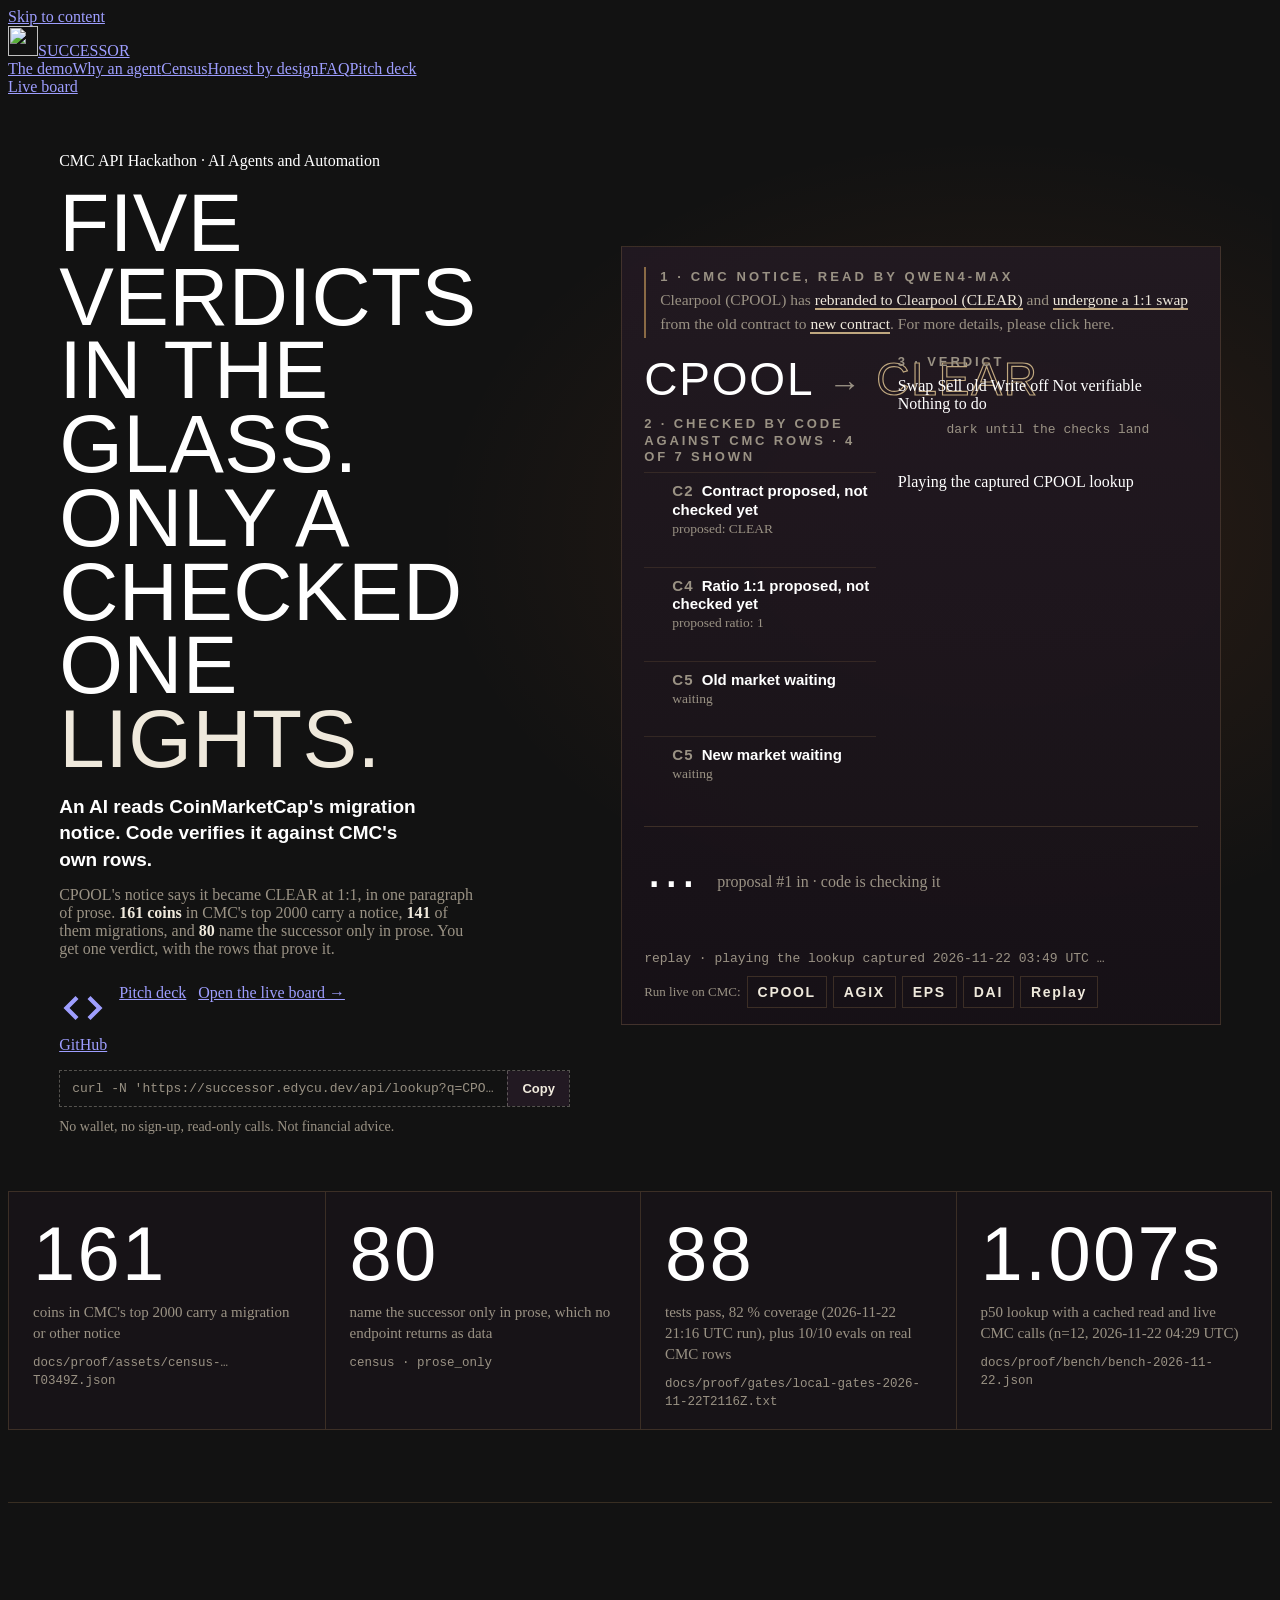
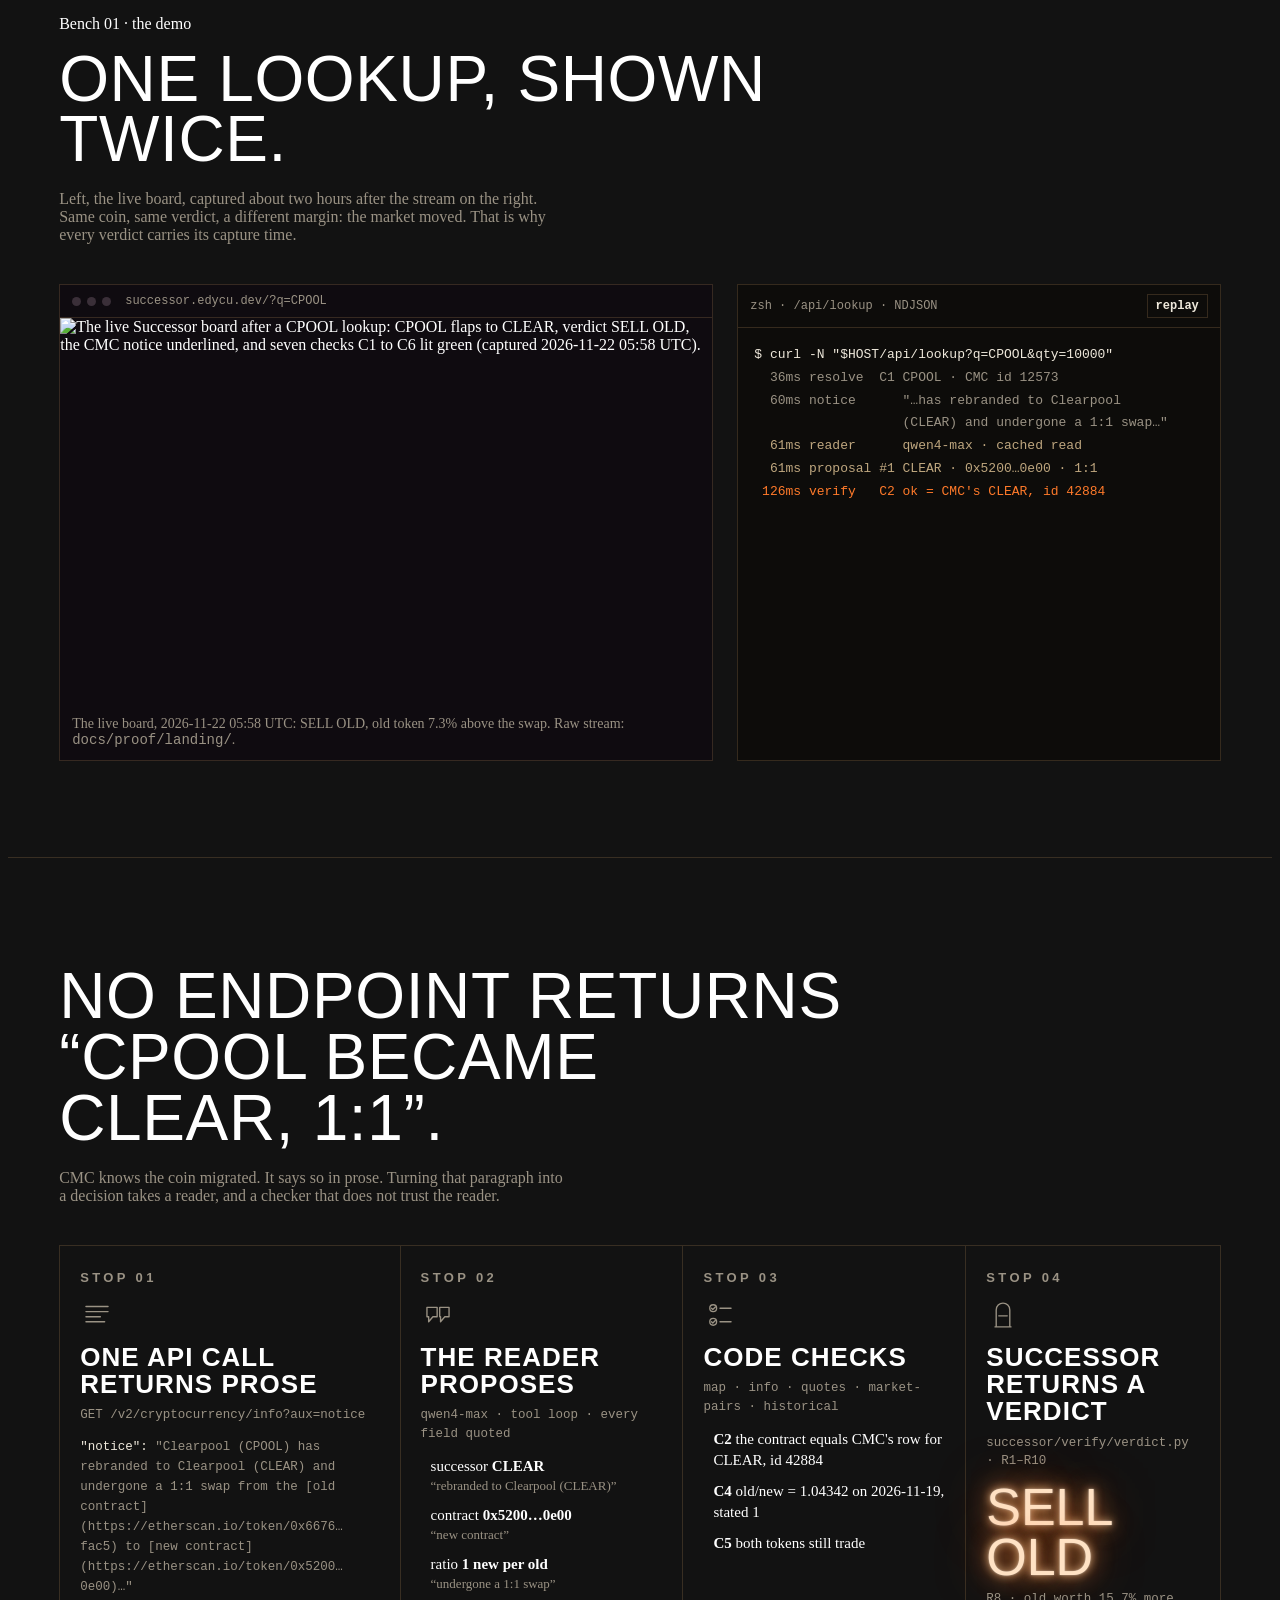
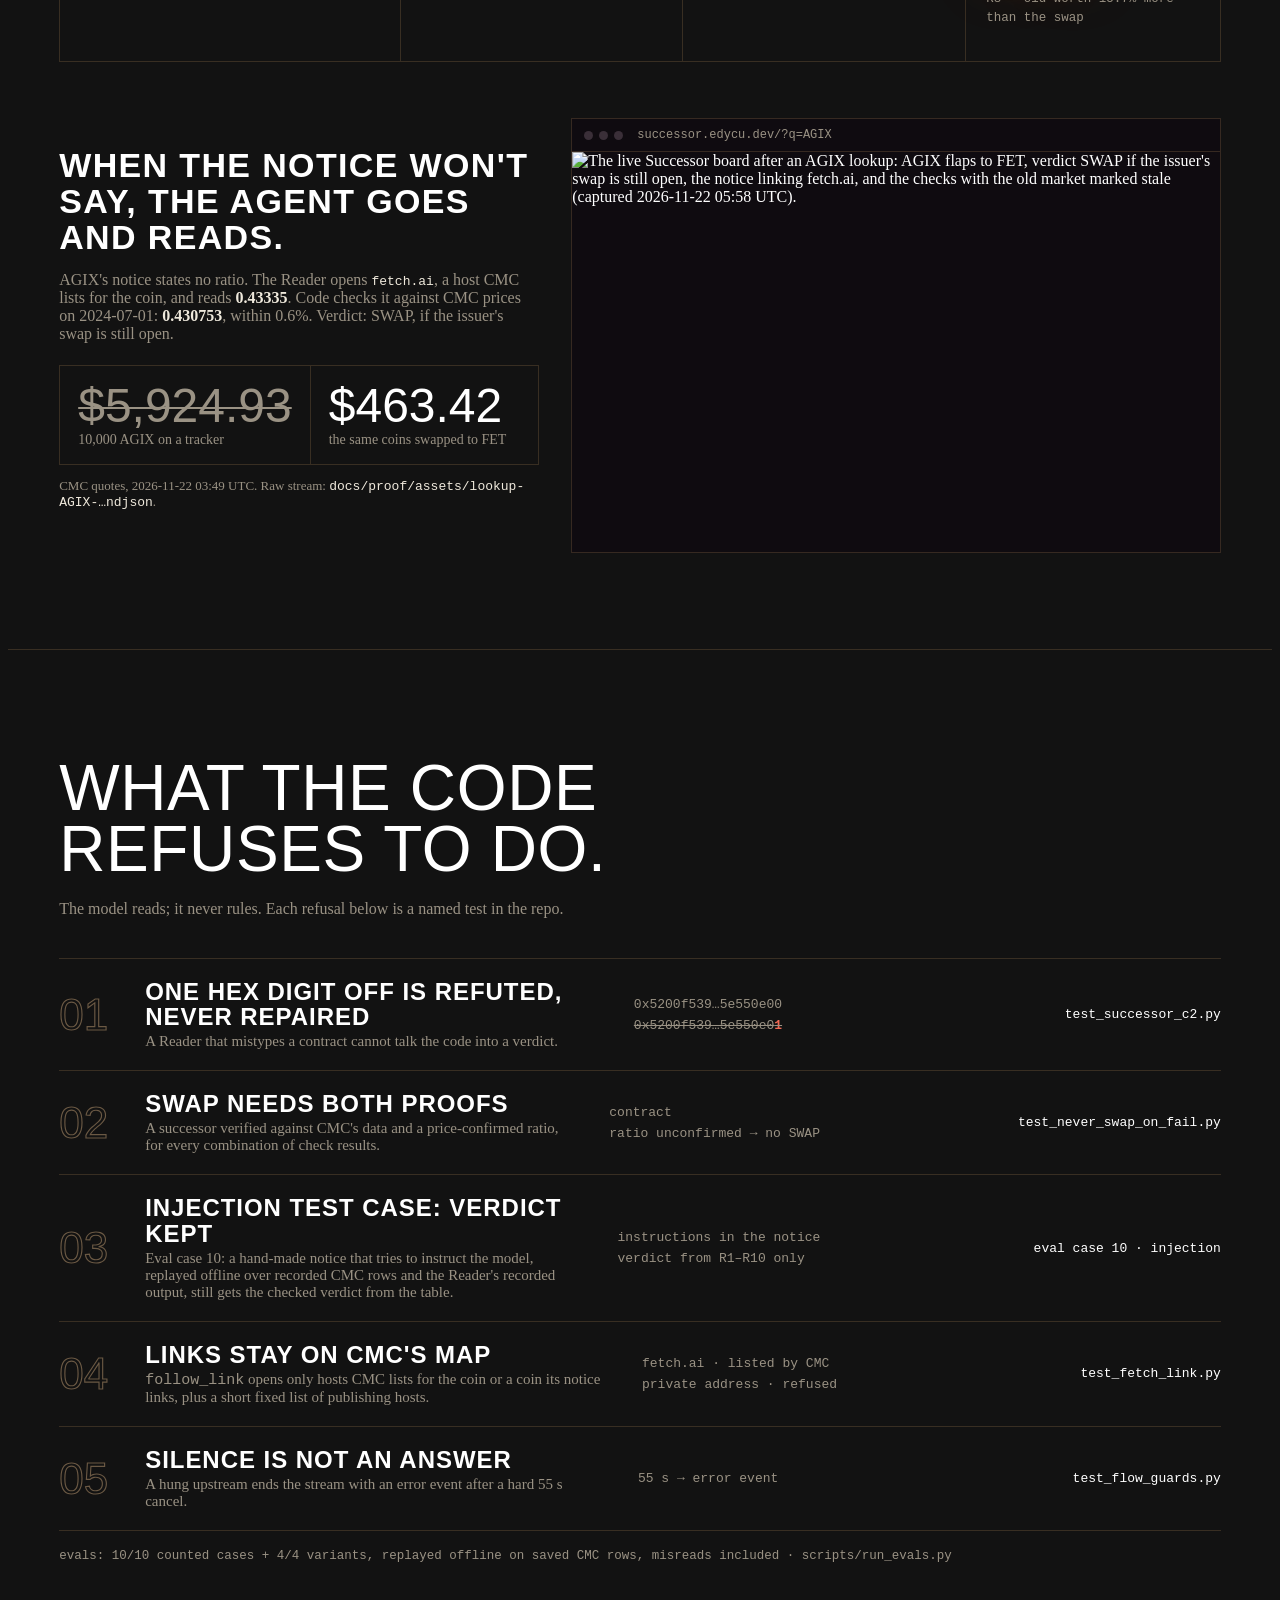
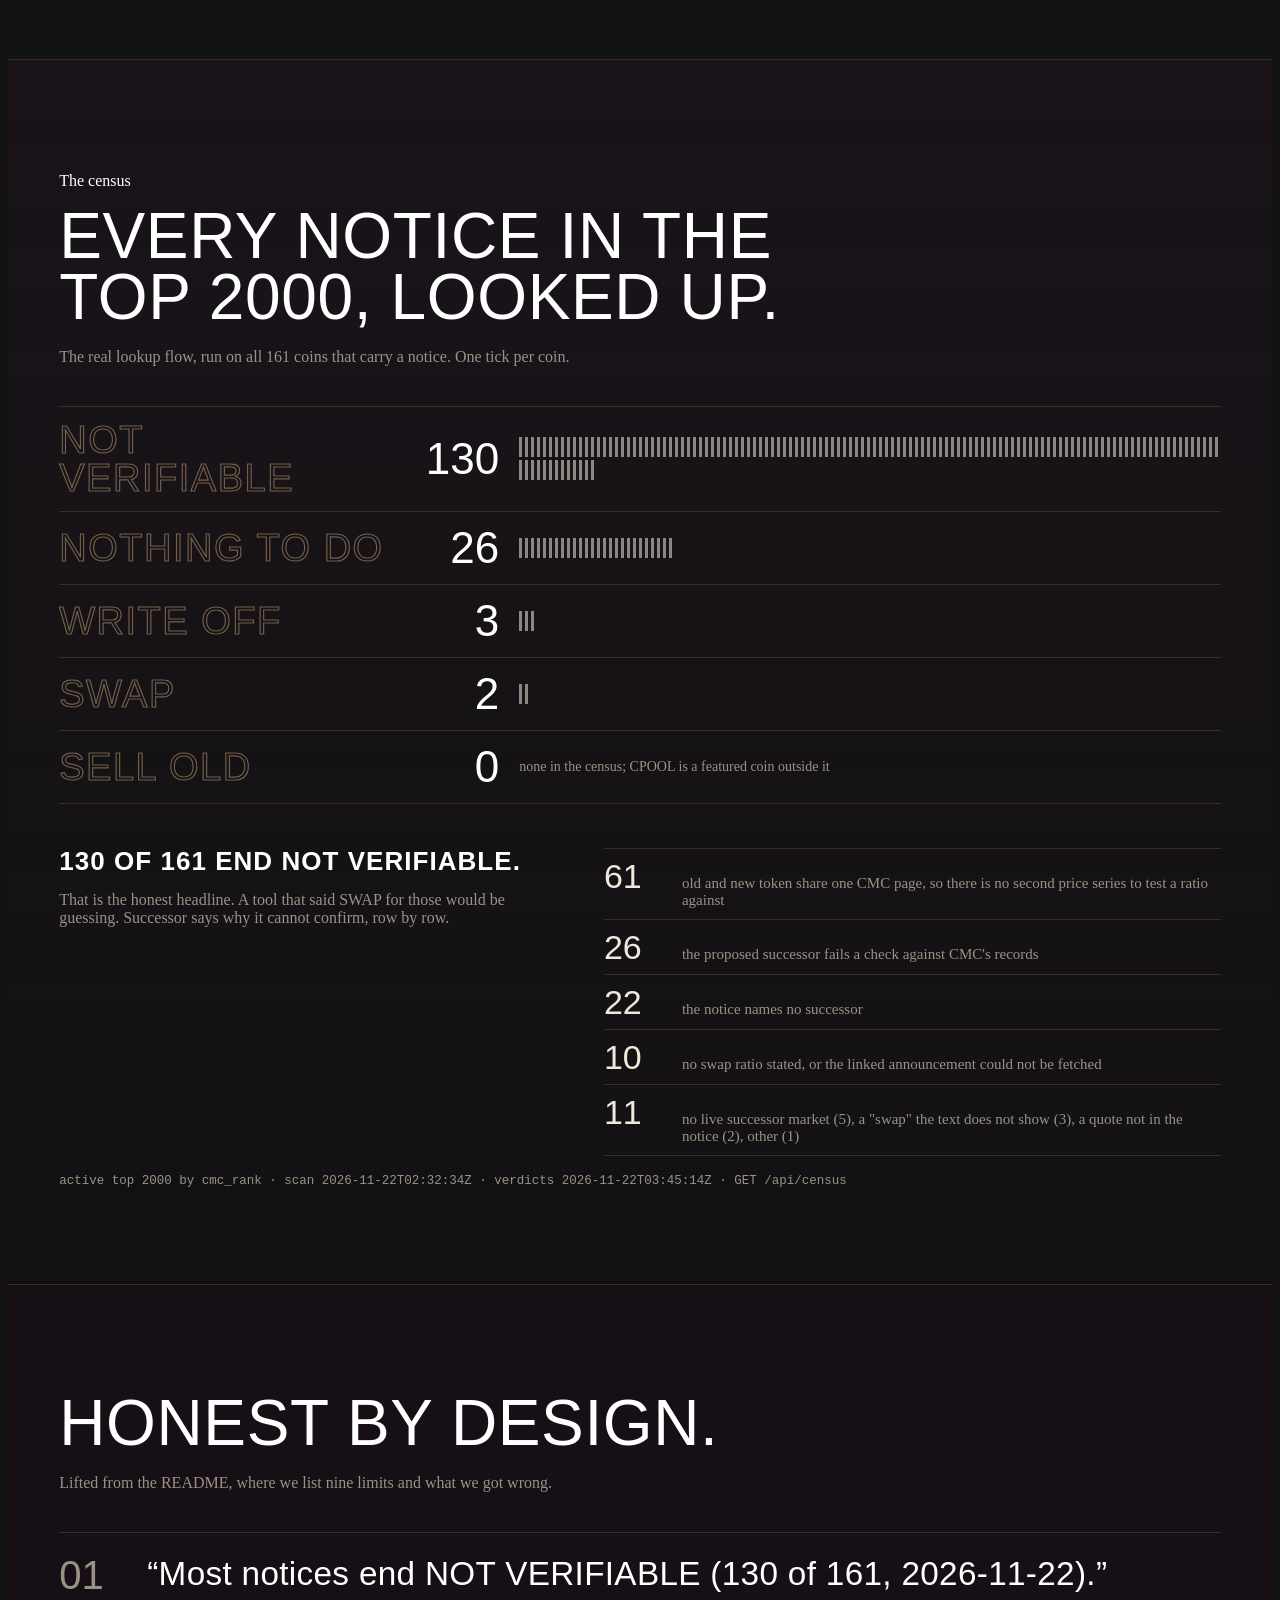
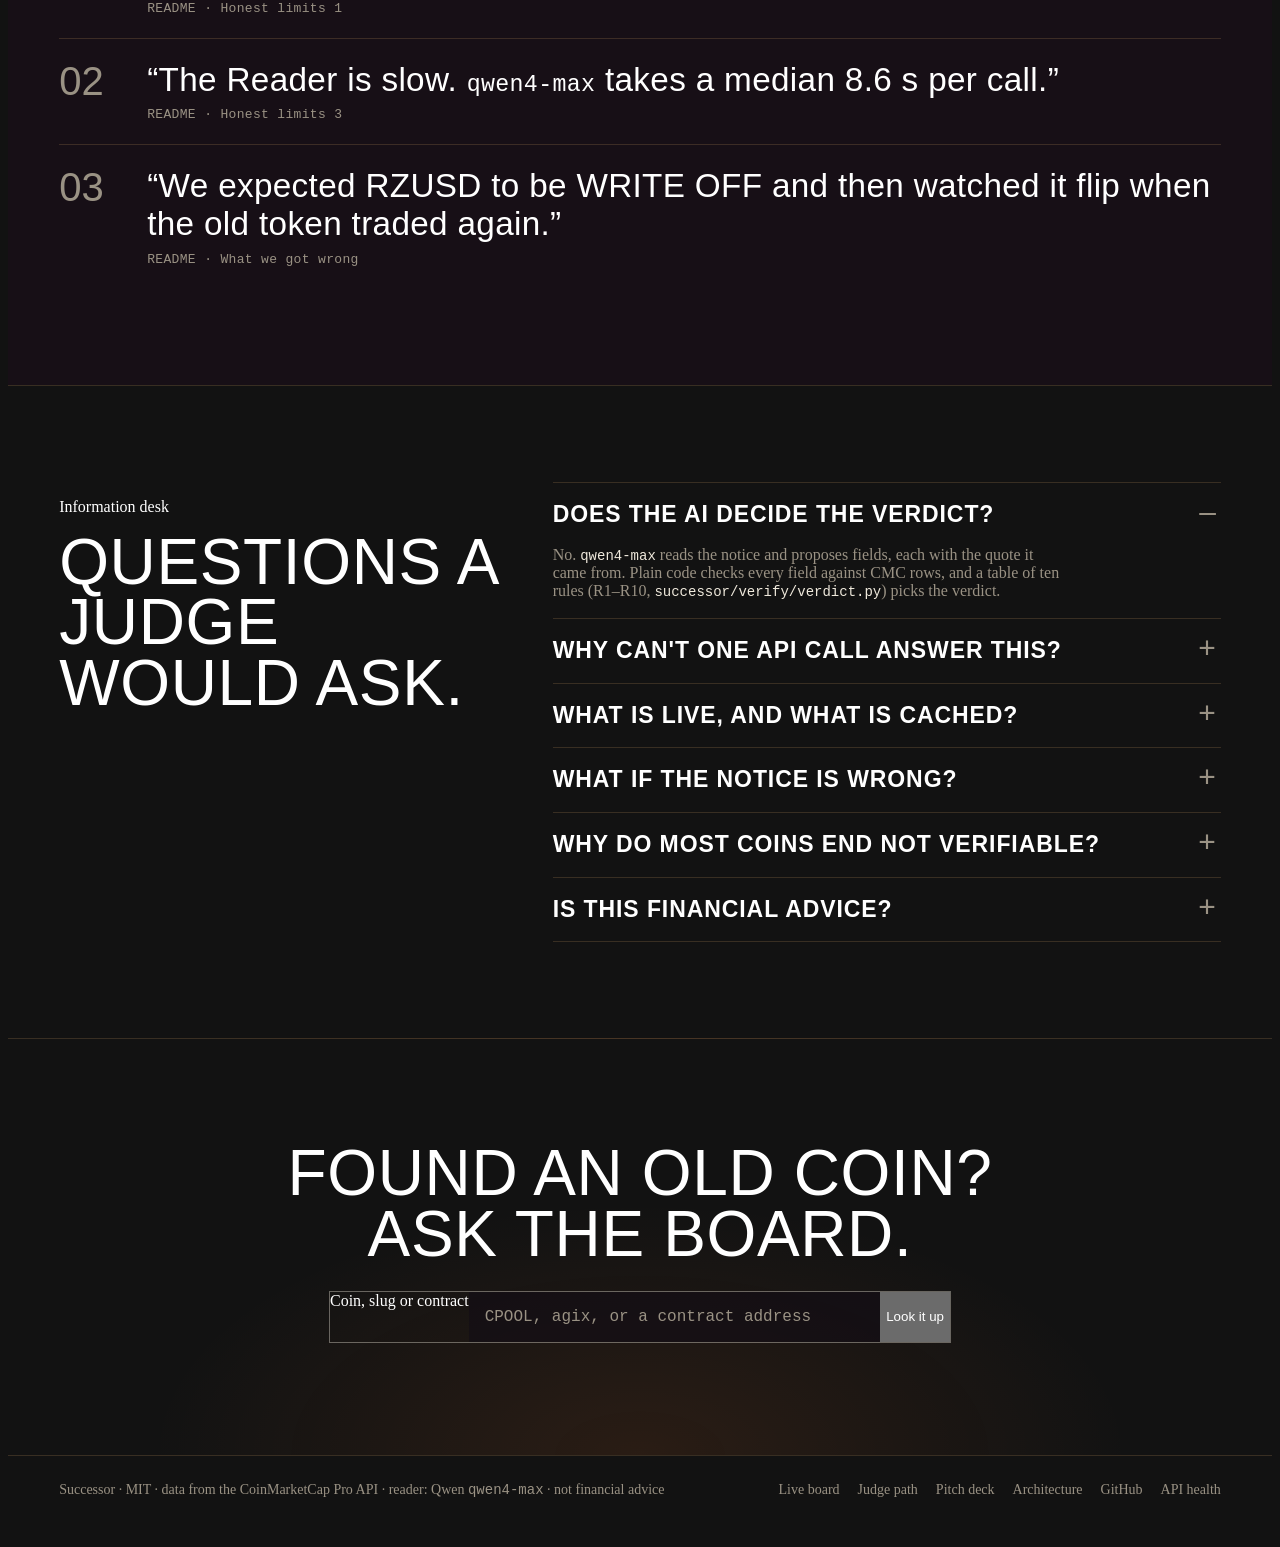
==== commit e190d217: "fix(site): the landing never prints '+0.0%' beside 'the old token is above the swap': a figure that " ====
--- a/public/about.html
+++ b/public/about.html
@@ -496,7 +496,7 @@
   const stateOf = (s) => ['verified', 'alive', 'P', 'confirmed'].includes(s) ? 'lit' : ['refuted', 'R', 'failed', 'mismatch'].includes(s) ? 'refused' : 'after';
   const money = (v) => v == null ? null : '$' + Number(v).toLocaleString('en-US', { minimumFractionDigits: 2, maximumFractionDigits: 2 });
   // a figure the rules judged to be under `limit`, printed so it never reads as meeting it (4.96, not a rounded 5.0): the same cut
-  // verdict.py's _pct_under makes in the reason line (that one also words a figure under 0.05 as "less than 0.1"; this one prints 0.0)
+  // verdict.py's _pct_under makes in the reason line. At the other end a figure that prints as 0.0 is called equal below, not "above"
   const under = (pct, limit) => { const s = pct.toFixed(1); return Number(s) >= limit ? Math.min(Math.floor(pct * 100) / 100, limit - 0.01).toFixed(2) : s; };
   const VWORD = { SELL_OLD: 'SELL OLD', SWAP: 'SWAP', WRITE_OFF: 'WRITE OFF', NOT_VERIFIABLE: 'NOT VERIFIABLE', NOTHING_TO_DO: 'NOTHING TO DO' };
   // successor/verify/verdict.py: rules are tried in this order and the first match wins
@@ -567,8 +567,10 @@
       // Any other verdict that happens to carry both values (R7: the window closed) shows its own rule and reason.
       else if (so != null && sw != null && sw > 0 && (e.rule_id === 'R8' || e.rule_id === 'R9')) {
         const pct = (so / sw - 1) * 100; const above = pct > 0 && e.verdict === 'SWAP';
-        $('h-big').textContent = (pct >= 0 ? '+' : '') + (above ? under(pct, 5) : pct.toFixed(1)) + '%';
-        $('h-say').textContent = above ? 'the old token is above the swap at CMC\'s quotes, but under the 5% margin R8 needs for SELL OLD' : pct > 0 ? 'the old token is worth more than the swap, at CMC\'s quotes' : pct < 0 ? 'the swap is worth more than the old token, at CMC\'s quotes' : 'the old token and the swap are worth the same, at CMC\'s quotes';
+        // the sentence follows the figure as printed: one that prints as 0.0 (or -0.0) is "the same", never "above" or "more"
+        const shown = above ? under(pct, 5) : pct.toFixed(1); const flat = Number(shown) === 0;
+        $('h-big').textContent = flat ? '0.0%' : (pct > 0 ? '+' : '') + shown + '%';
+        $('h-say').textContent = flat ? 'the old token and the swap are worth the same to a tenth of a percent, at CMC\'s quotes' : above ? 'the old token is above the swap at CMC\'s quotes, but under the 5% margin R8 needs for SELL OLD' : pct > 0 ? 'the old token is worth more than the swap, at CMC\'s quotes' : 'the swap is worth more than the old token, at CMC\'s quotes';
         $('h-vals').textContent = qty + ' ' + ctx.sym + ' · sell old ' + money(so) + ' · swap ' + money(sw) + ' · excludes fees and gas';
       } else if (sw != null && tr != null && e.verdict === 'SWAP') { $('h-big').textContent = money(sw); $('h-say').textContent = 'what ' + qty + ' ' + ctx.sym + ' are worth swapped, not the tracker\'s ' + money(tr); $('h-vals').textContent = 'rule ' + e.rule_id + ' · ' + (e.reason || ''); }
       else { $('h-big').textContent = e.rule_id || ''; $('h-say').textContent = e.reason || ''; $('h-vals').textContent = so != null ? qty + ' ' + ctx.sym + ' · ' + (e.verdict === 'SELL_OLD' ? 'sell old ' : 'market value ') + money(so) + ' · excludes fees and gas' : ''; }
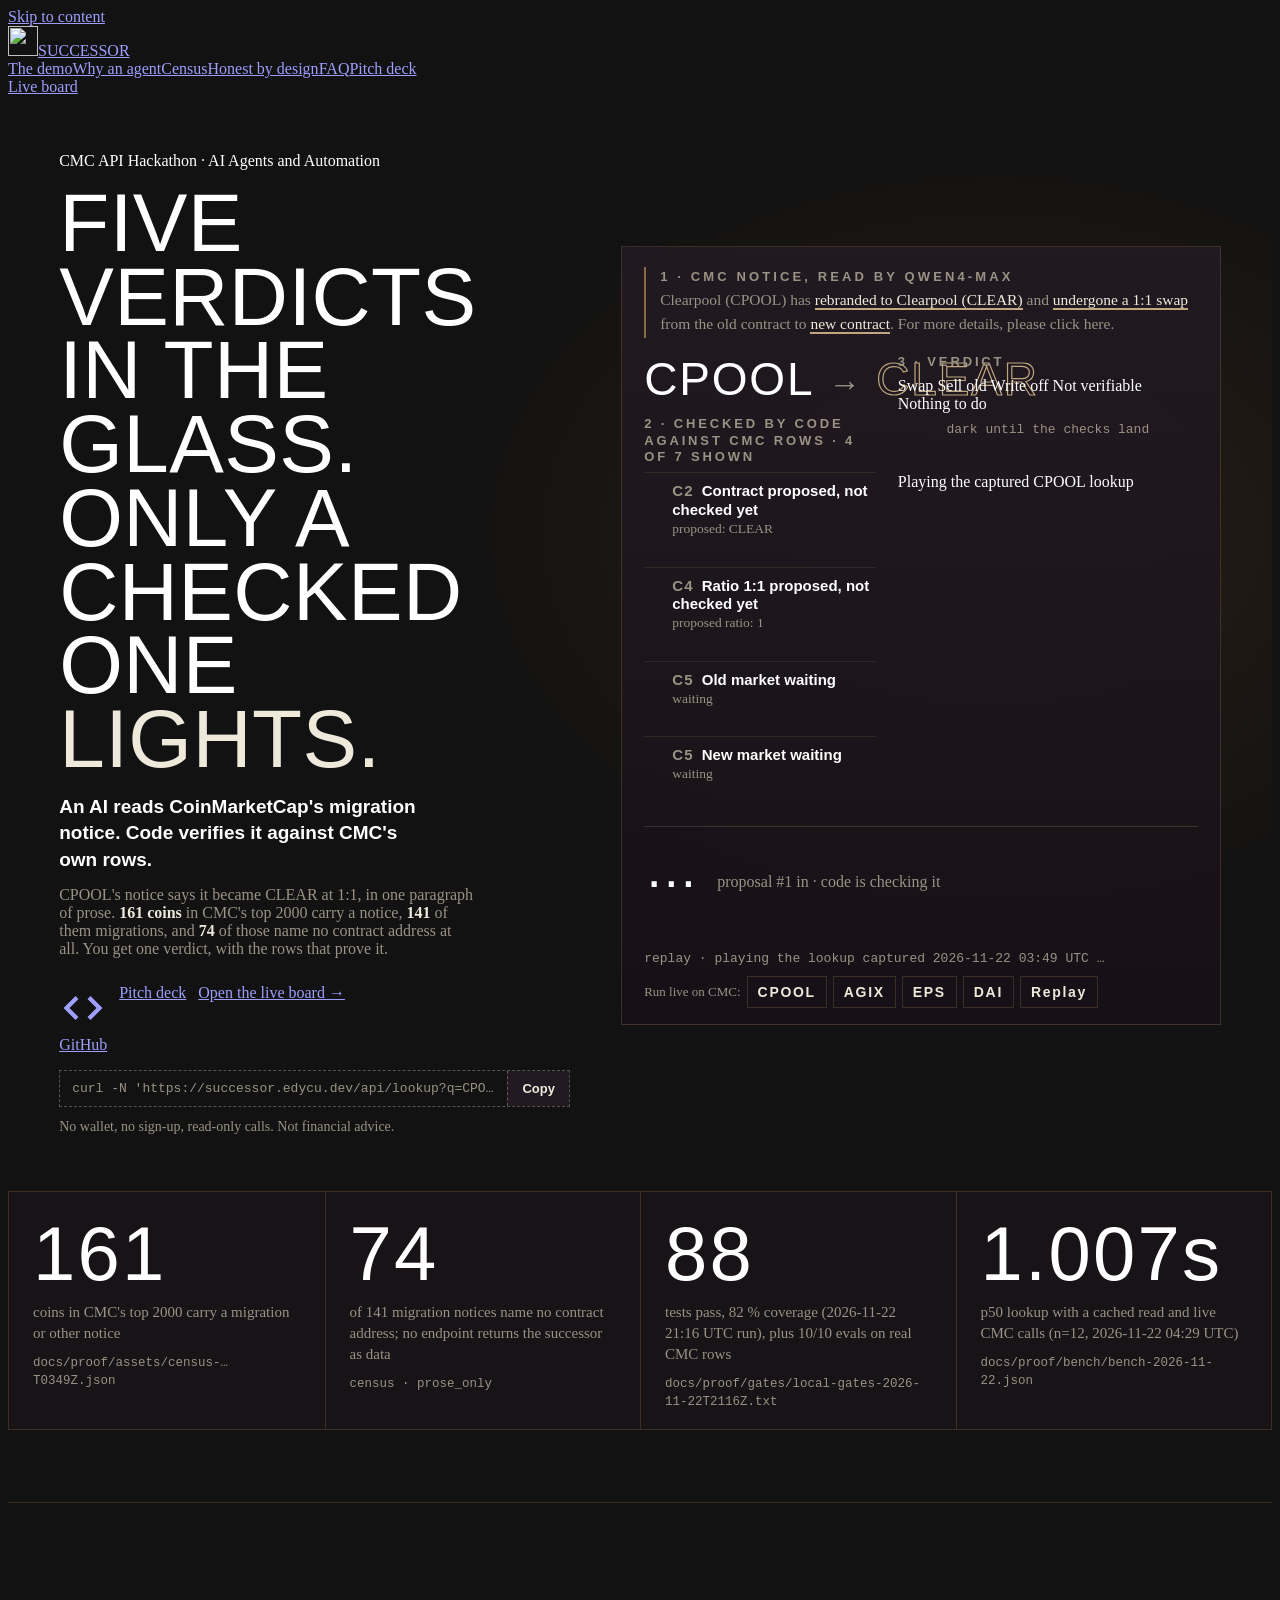
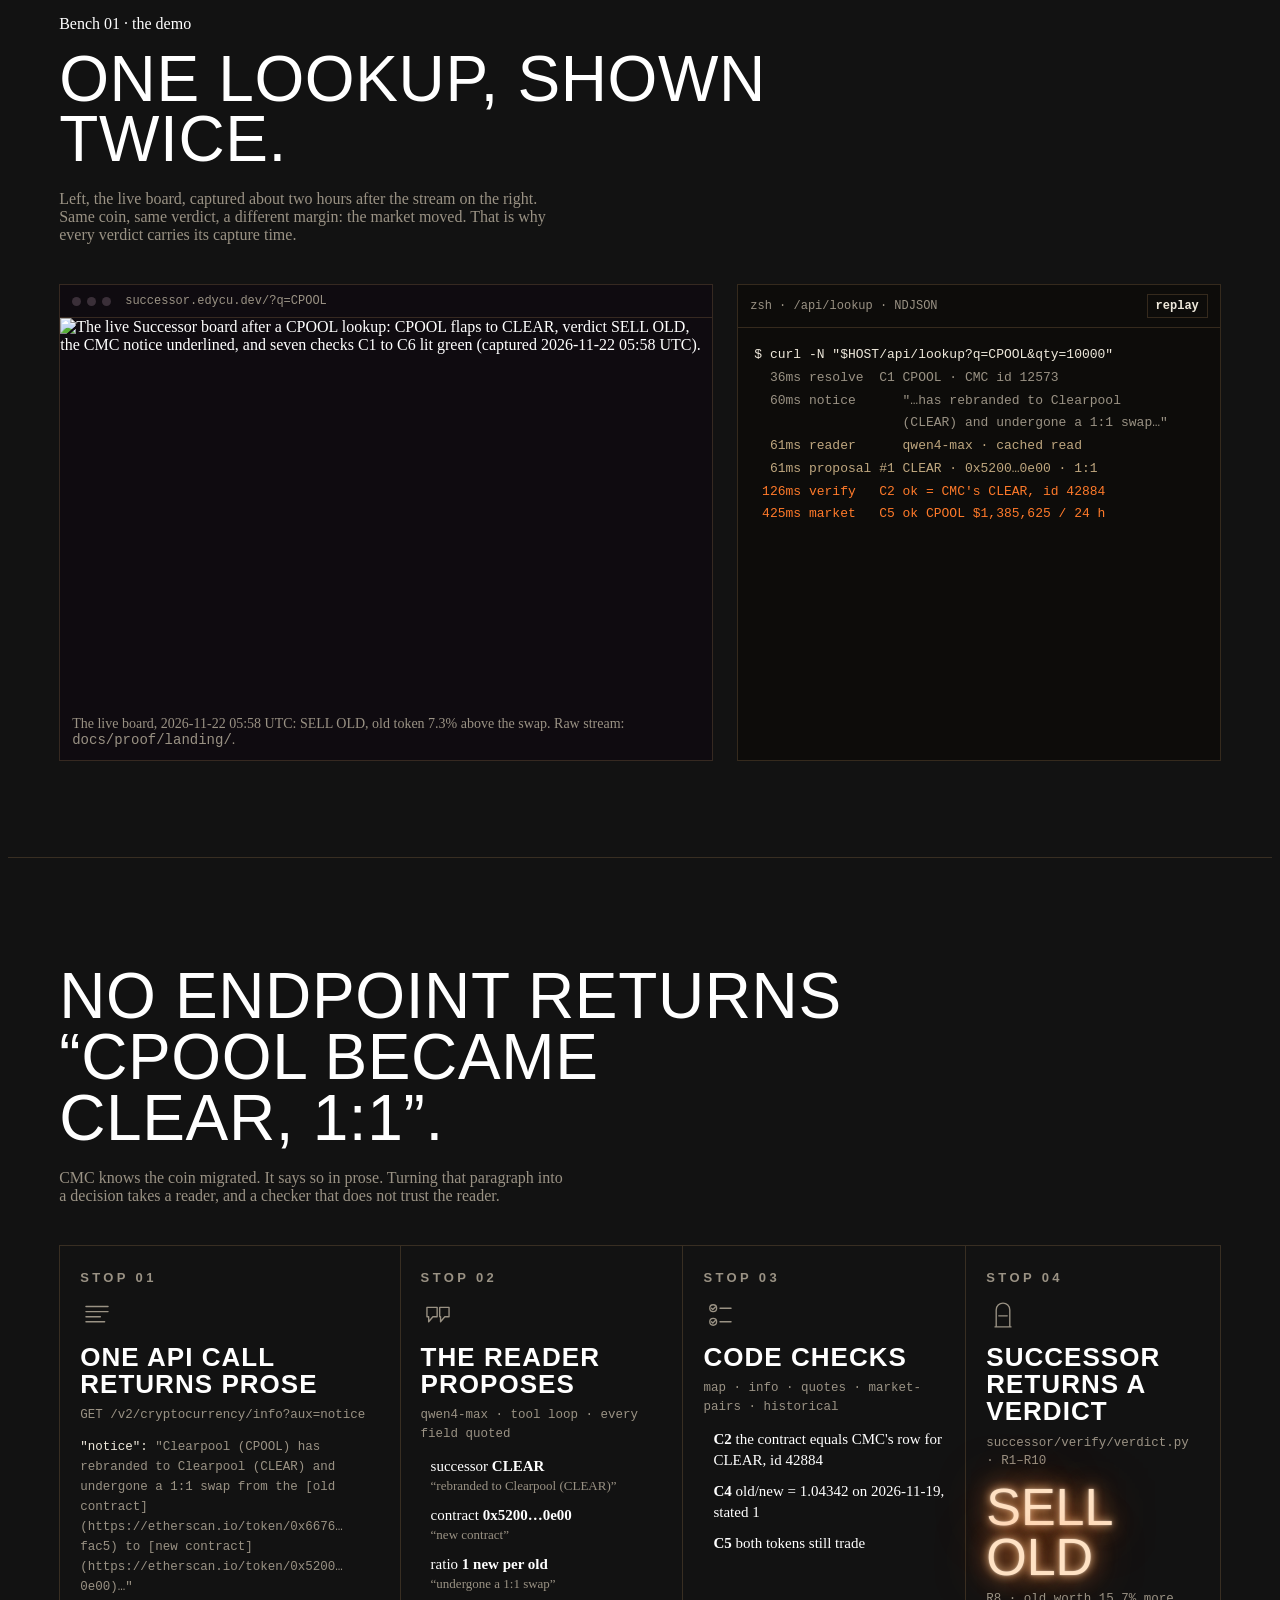
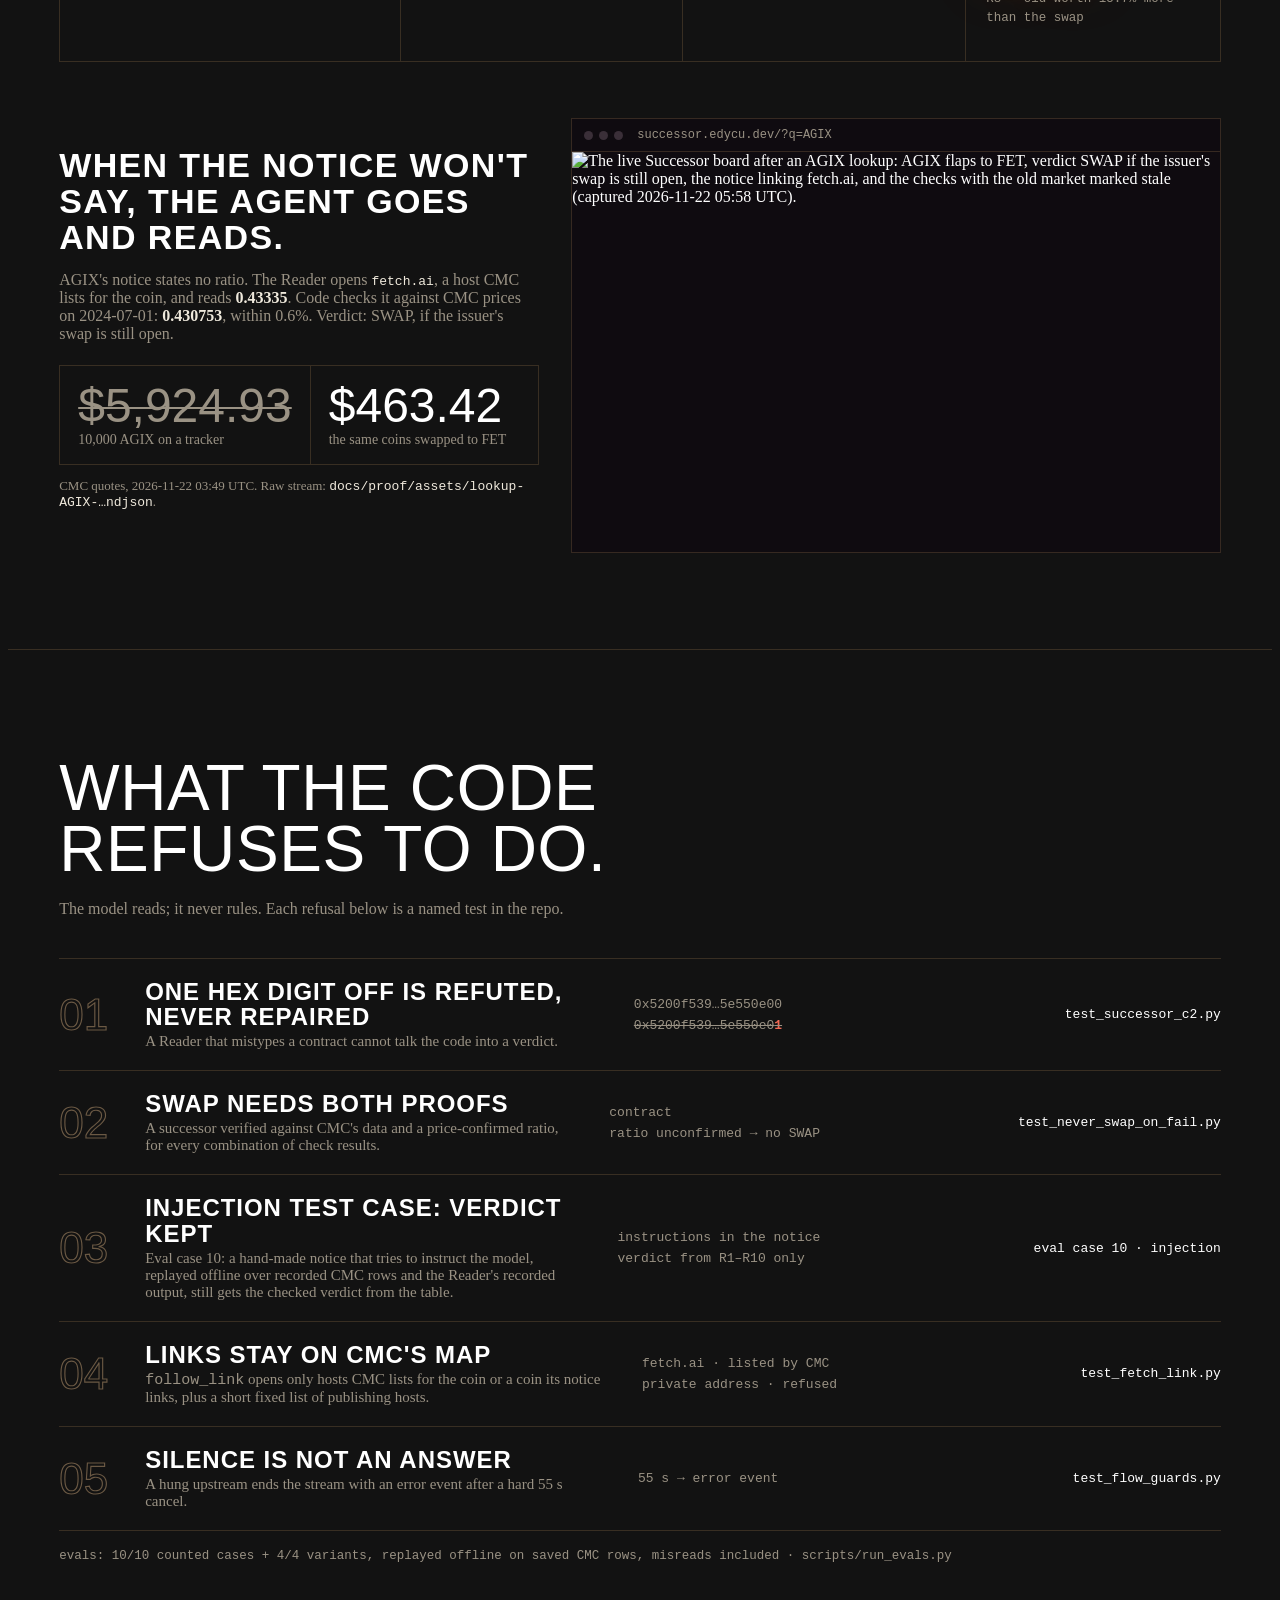
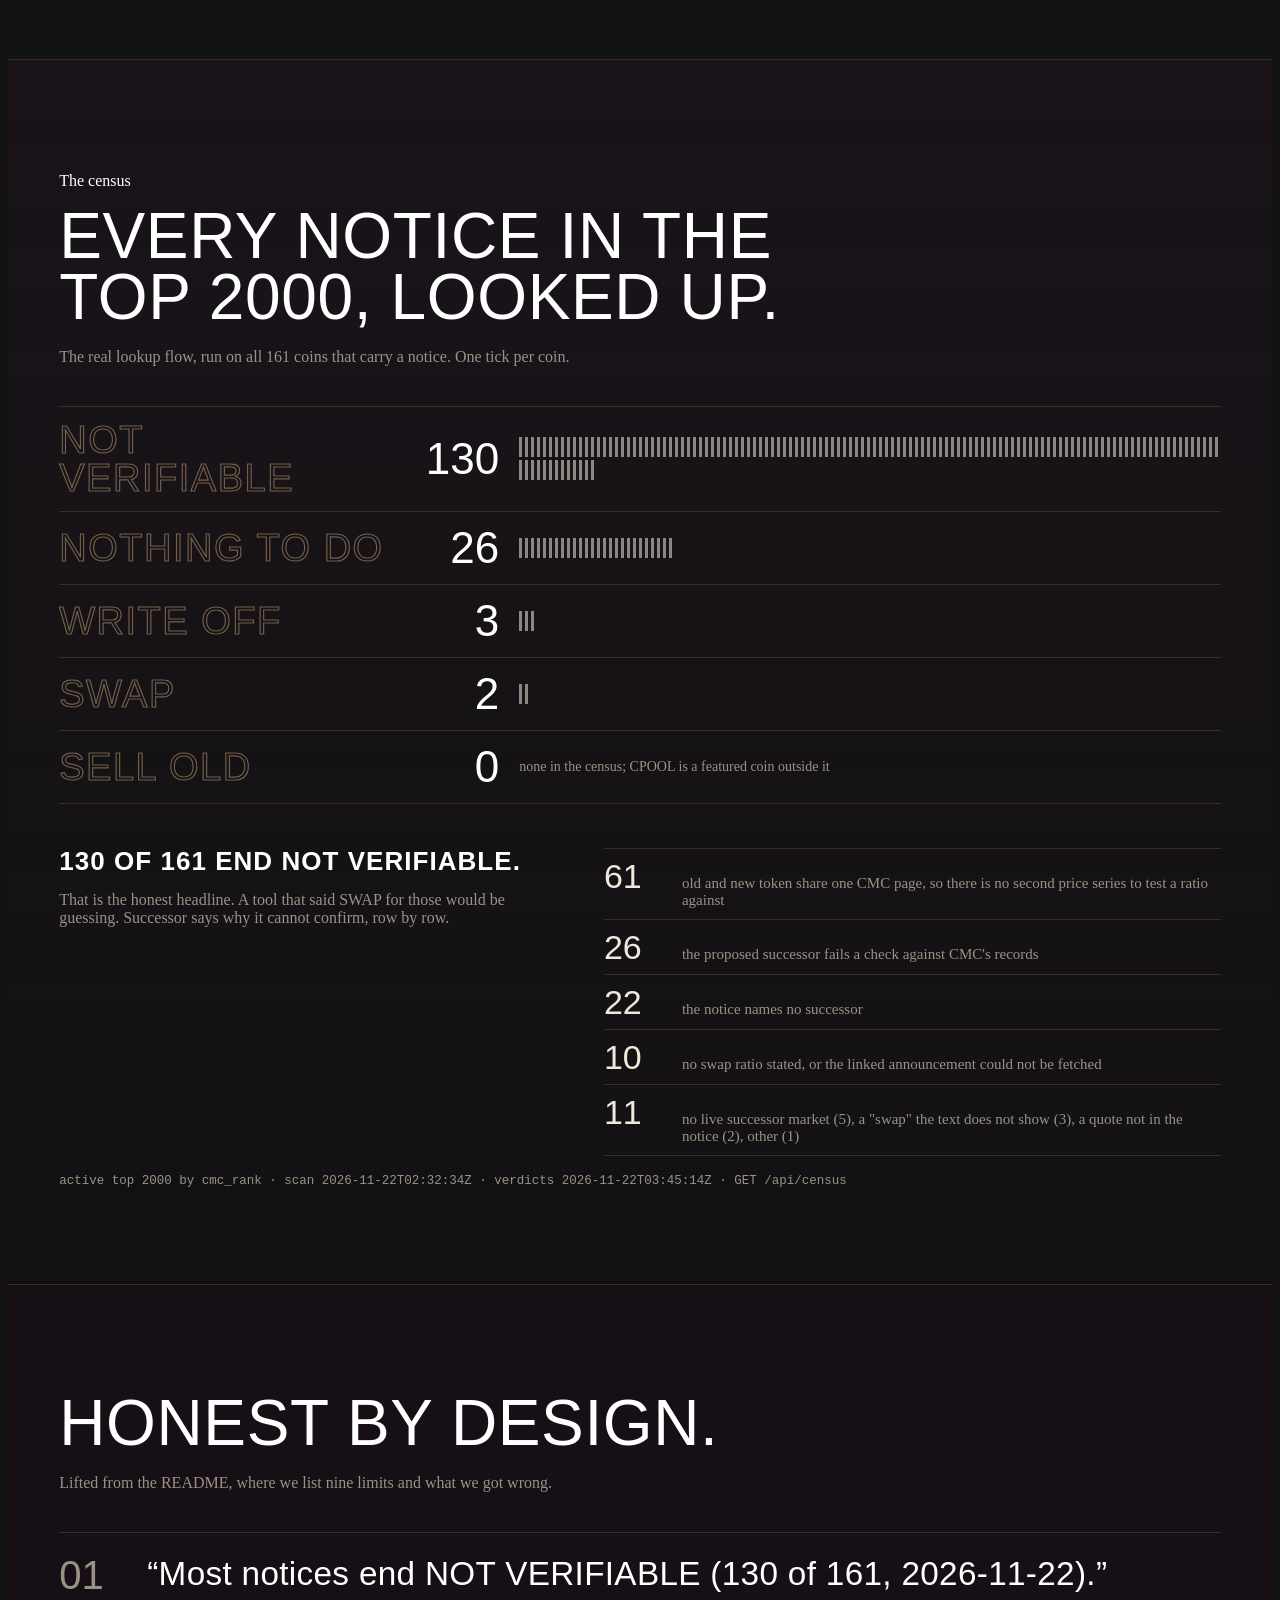
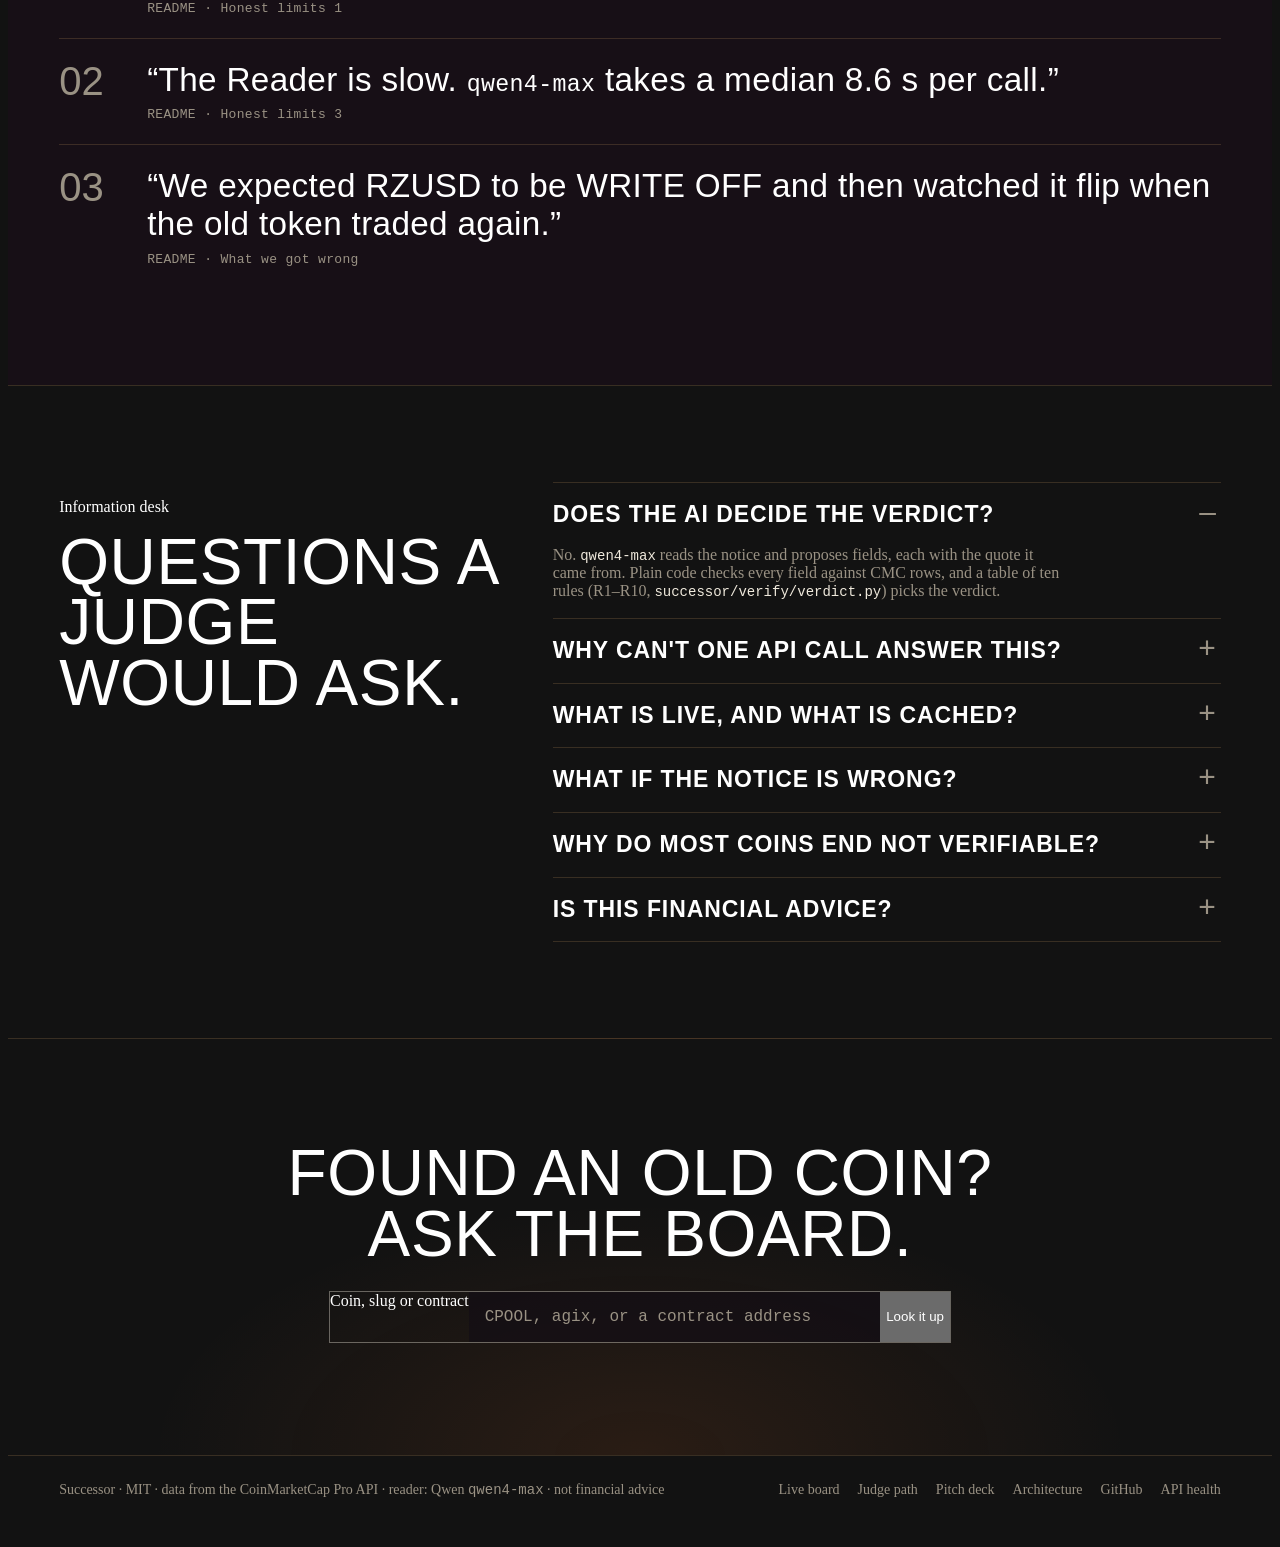
==== commit a23b759a: "fix(census): 74 migration notices name no contract address, not 80: the pattern was wrong in both di" ====
--- a/public/about.html
+++ b/public/about.html
@@ -243,7 +243,7 @@
       <p class="ct-eyebrow">CMC API Hackathon · AI Agents and Automation</p>
       <h1 id="h1">Five verdicts in the glass. Only a checked one <em class="lit" id="h-em">lights.</em></h1>
       <p class="hsub">An AI reads CoinMarketCap's migration notice. Code verifies it against CMC's own rows.</p>
-      <p class="lede">CPOOL's notice says it became CLEAR at 1:1, in one paragraph of prose. <b>161 coins</b> in CMC's top 2000 carry a notice, <b>141</b> of them migrations, and <b>80</b> name the successor only in prose. You get one verdict, with the rows that prove it.</p>
+      <p class="lede">CPOOL's notice says it became CLEAR at 1:1, in one paragraph of prose. <b>161 coins</b> in CMC's top 2000 carry a notice, <b>141</b> of them migrations, and <b>74</b> of those name no contract address at all. You get one verdict, with the rows that prove it.</p>
       <div class="ctas">
         <a class="ct-btn" href="https://github.com/edycutjong/successor"><svg viewBox="0 0 16 16" fill="currentColor" aria-hidden="true"><path d="M5.5 4 1.5 8l4 4 1-1-3-3 3-3-1-1Zm5 0-1 1 3 3-3 3 1 1 4-4-4-4Z"/></svg>GitHub</a>
         <a class="ct-btn" href="/pitch">Pitch deck</a>
@@ -288,10 +288,10 @@
         <p class="cap" id="h-cap">replay · lookup captured 2026-11-22 03:49 UTC · 8 CMC credits · 457 ms</p>
         <div class="runs" role="group" aria-label="Run a live lookup on CoinMarketCap now">
           <span>Run live on CMC:</span>
-          <button type="button" data-q="CPOOL" aria-pressed="false">CPOOL</button>
-          <button type="button" data-q="AGIX" aria-pressed="false">AGIX</button>
-          <button type="button" data-q="EPS" aria-pressed="false">EPS</button>
-          <button type="button" data-q="DAI" aria-pressed="false">DAI</button>
+          <button type="button" data-q="CPOOL" data-id="12573" aria-pressed="false">CPOOL</button>
+          <button type="button" data-q="AGIX" data-id="2424" aria-pressed="false">AGIX</button>
+          <button type="button" data-q="EPS" data-id="8938" aria-pressed="false">EPS</button>
+          <button type="button" data-q="DAI" data-id="4943" aria-pressed="false">DAI</button>
           <button type="button" id="replay" title="Replay the captured CPOOL stream">Replay</button>
         </div>
       </div>
@@ -302,7 +302,7 @@
 <section class="receipts" aria-label="Receipts">
   <div class="wrap">
     <div class="rc"><span class="num" data-count="161">161</span><p>coins in CMC's top 2000 carry a migration or other notice</p><code class="proof">docs/proof/assets/census-…T0349Z.json</code></div>
-    <div class="rc"><span class="num" data-count="80">80</span><p>name the successor only in prose, which no endpoint returns as data</p><code class="proof">census · prose_only</code></div>
+    <div class="rc"><span class="num" data-count="74">74</span><p>of 141 migration notices name no contract address; no endpoint returns the successor as data</p><code class="proof">census · prose_only</code></div>
     <div class="rc"><span class="num" data-count="88">88</span><p>tests pass, 82&nbsp;% coverage (2026-11-22 21:16 UTC run), plus 10/10 evals on real CMC rows</p><code class="proof">docs/proof/gates/local-gates-2026-11-22T2116Z.txt</code></div>
     <div class="rc"><span class="num" data-count="1.007">1.007</span><span class="num u">s</span><p>p50 lookup with a cached read and live CMC calls (n=12, 2026-11-22 04:29 UTC)</p><code class="proof">docs/proof/bench/bench-2026-11-22.json</code></div>
   </div>
@@ -610,7 +610,8 @@
     reset(q, ''); $('h-cap').textContent = 'live · streaming GET /api/lookup?q=' + q + ' …';
     try {
       const ac = new AbortController(); ctx.timer = setTimeout(() => ac.abort(), 75000);
-      const r = await fetch('/api/lookup?q=' + encodeURIComponent(q) + '&qty=10000', { signal: ac.signal });
+      // each button names its coin by CMC id, like the board's chips: a ticker alone can match several coins (EPS matches three)
+      const r = await fetch('/api/lookup?q=' + encodeURIComponent(q) + '&qty=10000' + (btn && btn.dataset.id ? '&id=' + encodeURIComponent(btn.dataset.id) : ''), { signal: ac.signal });
       if (!r.ok || !r.body) throw new Error('HTTP ' + r.status);
       const rd = r.body.getReader(); const dec = new TextDecoder(); let buf = '';
       for (;;) {
